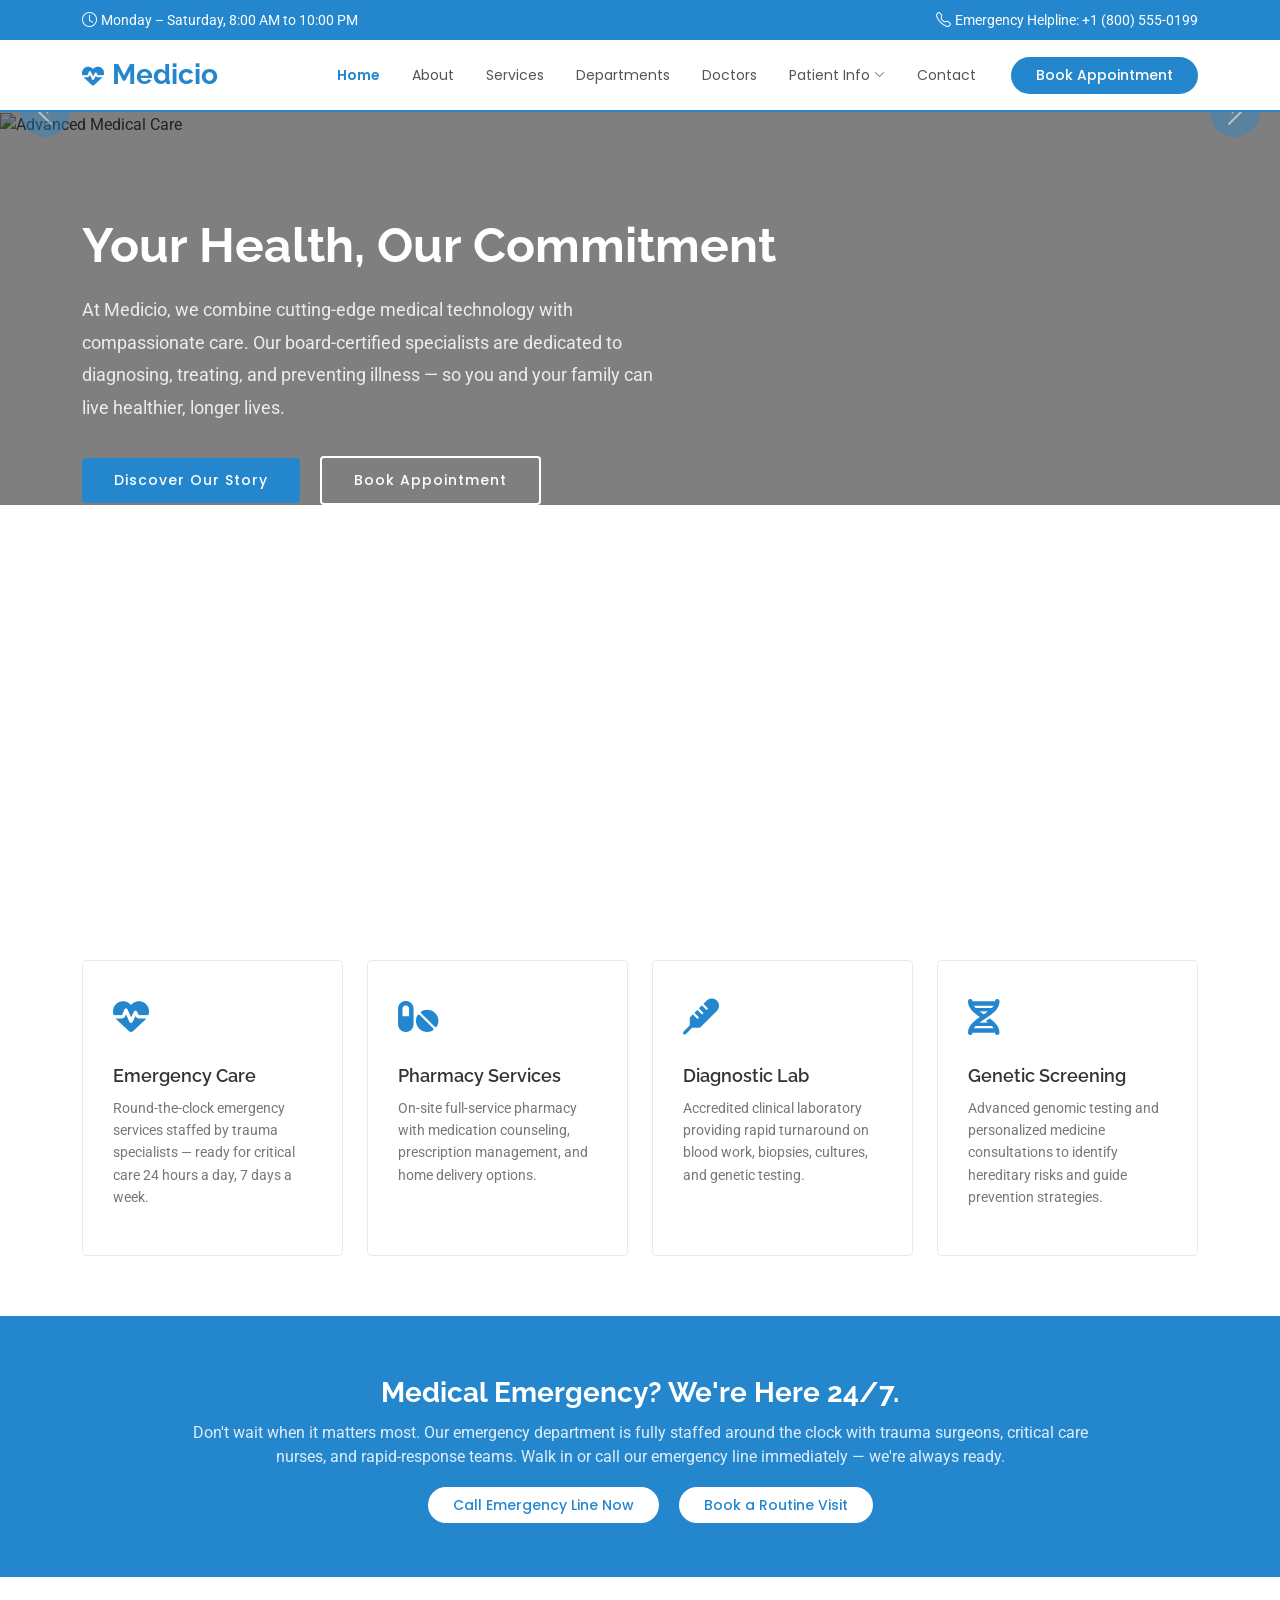
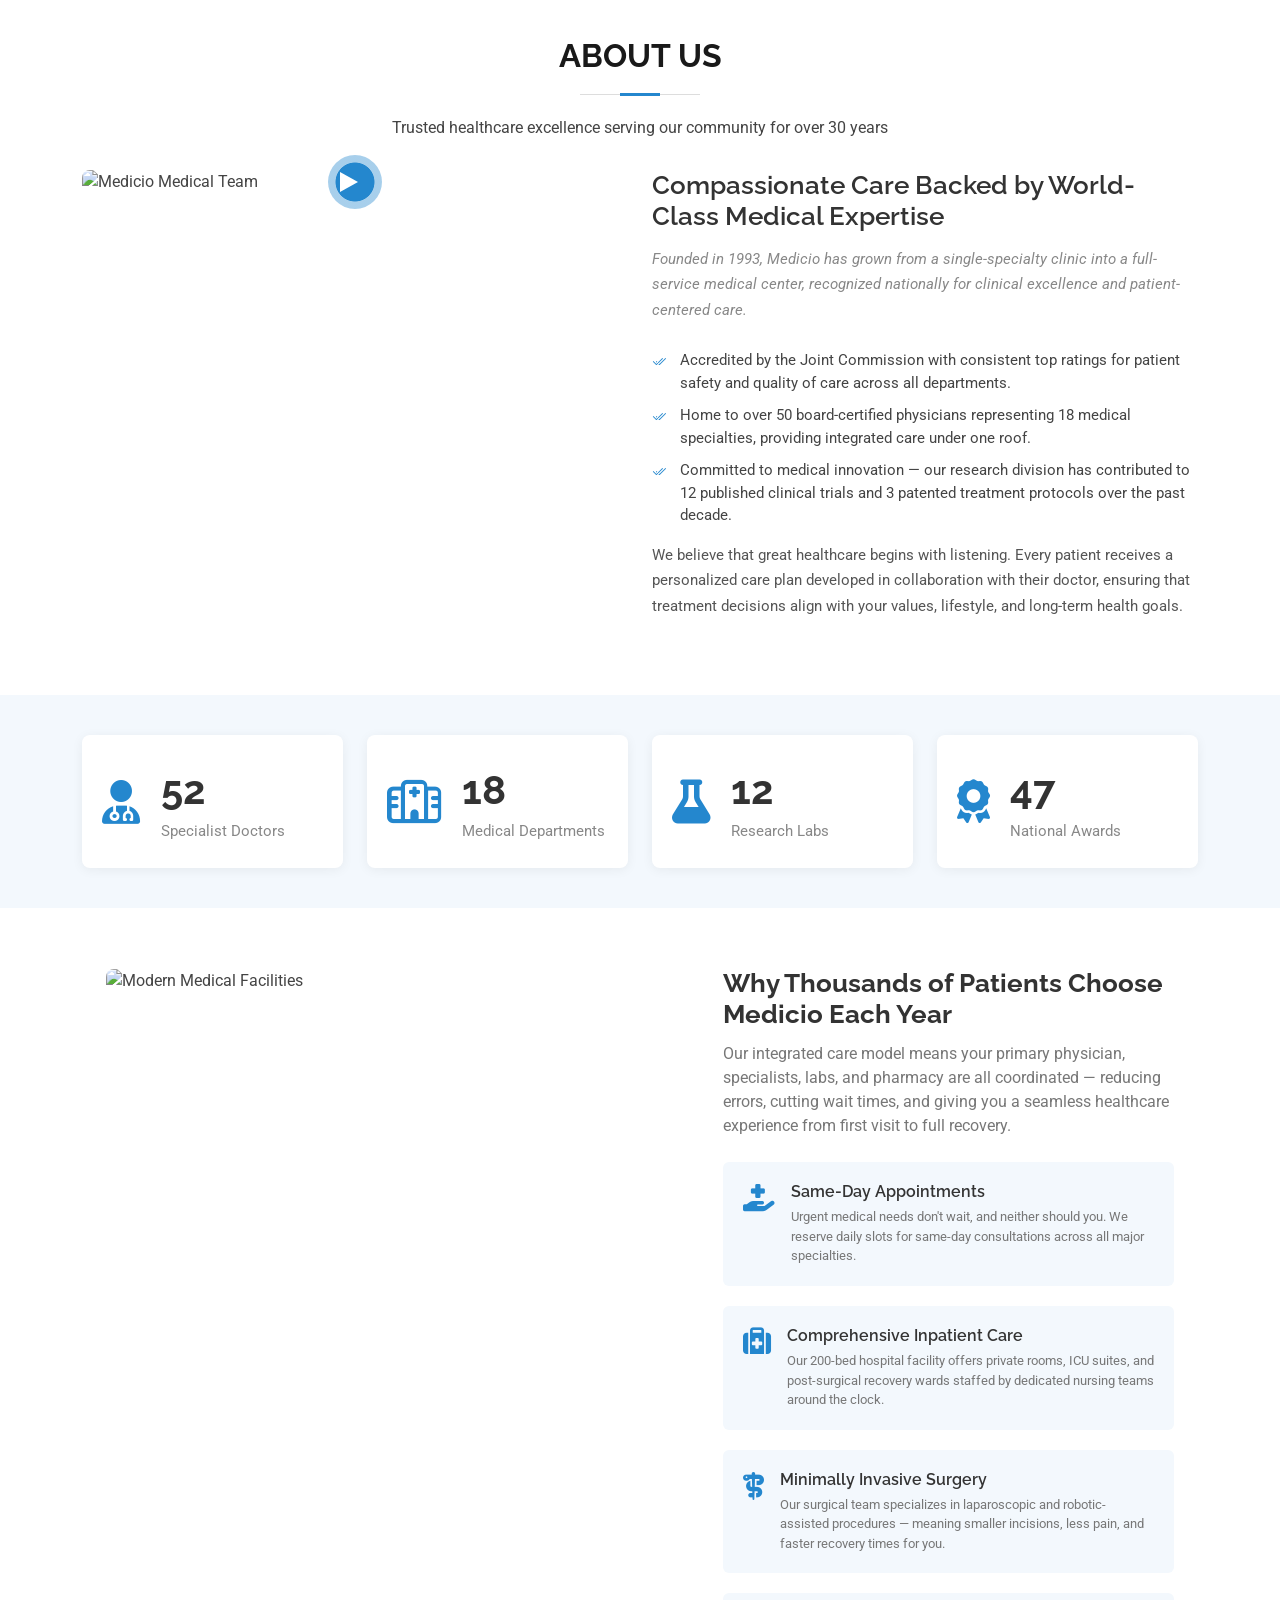
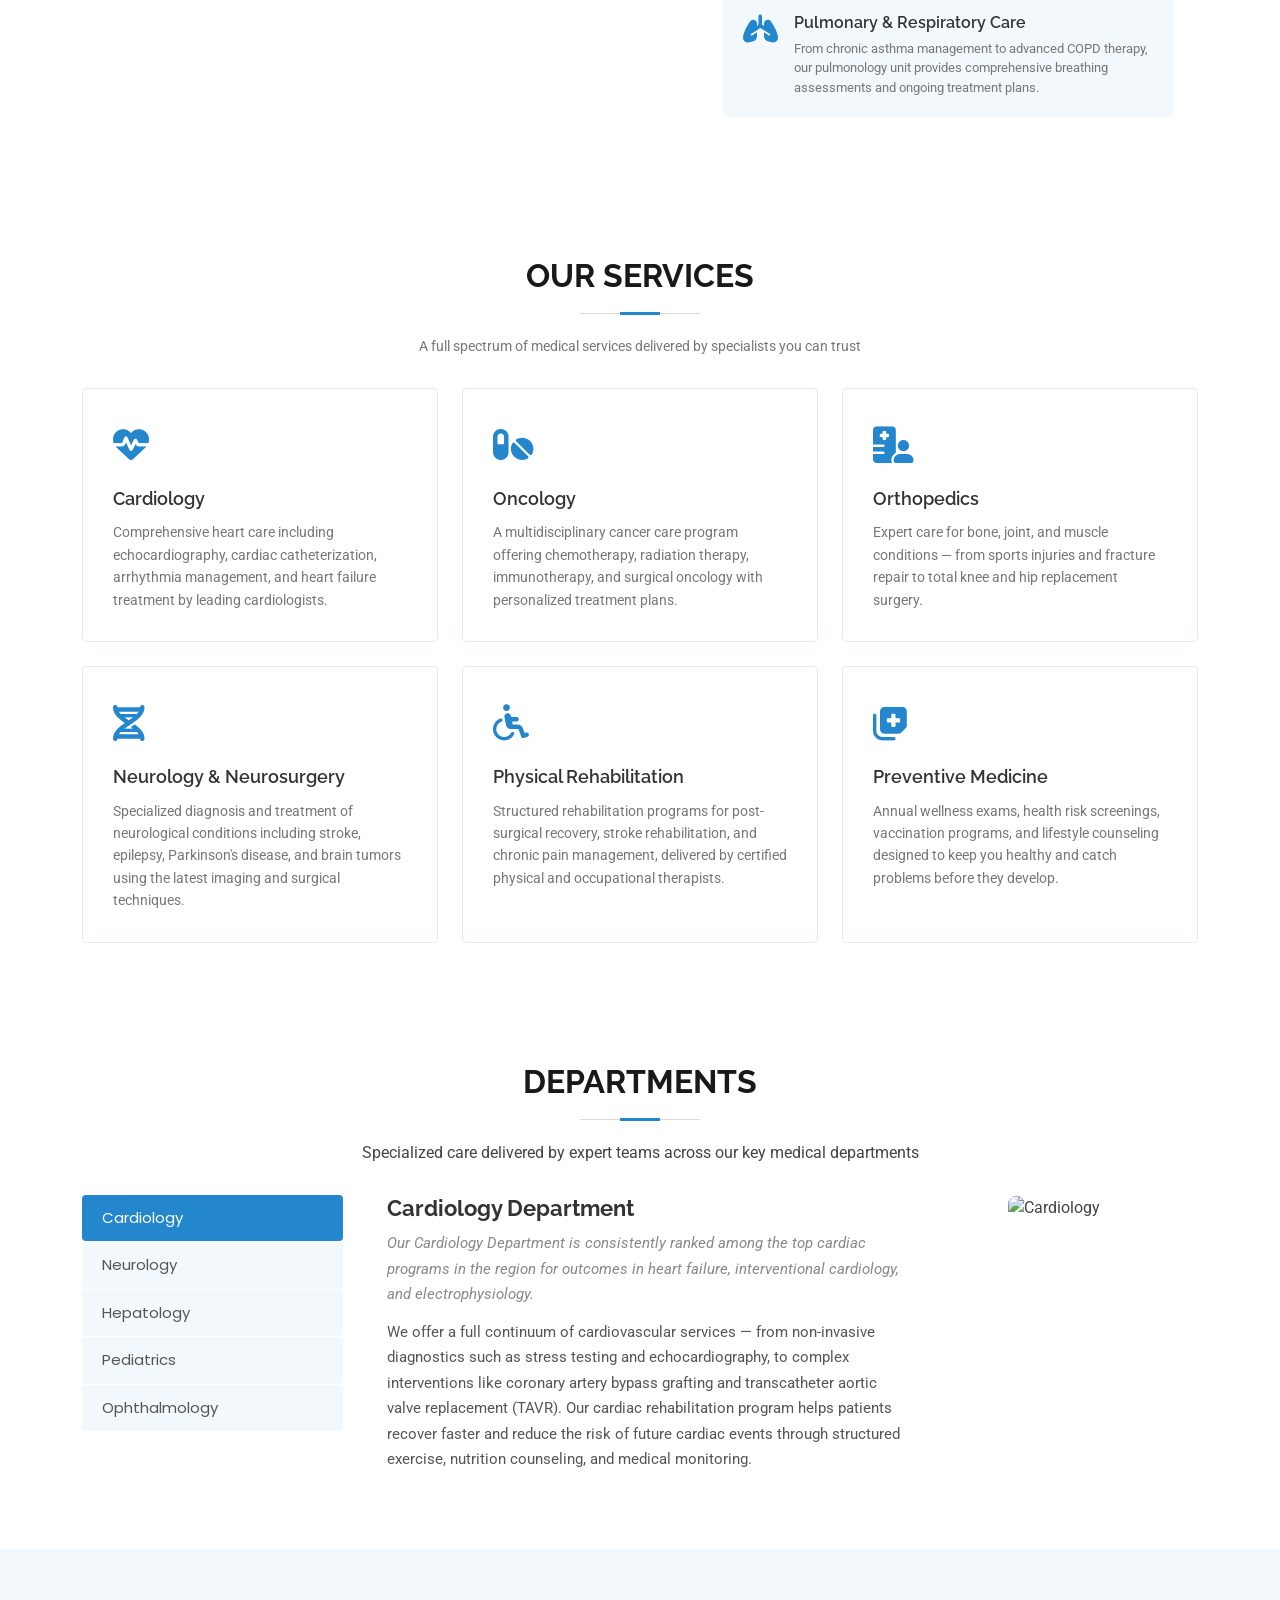
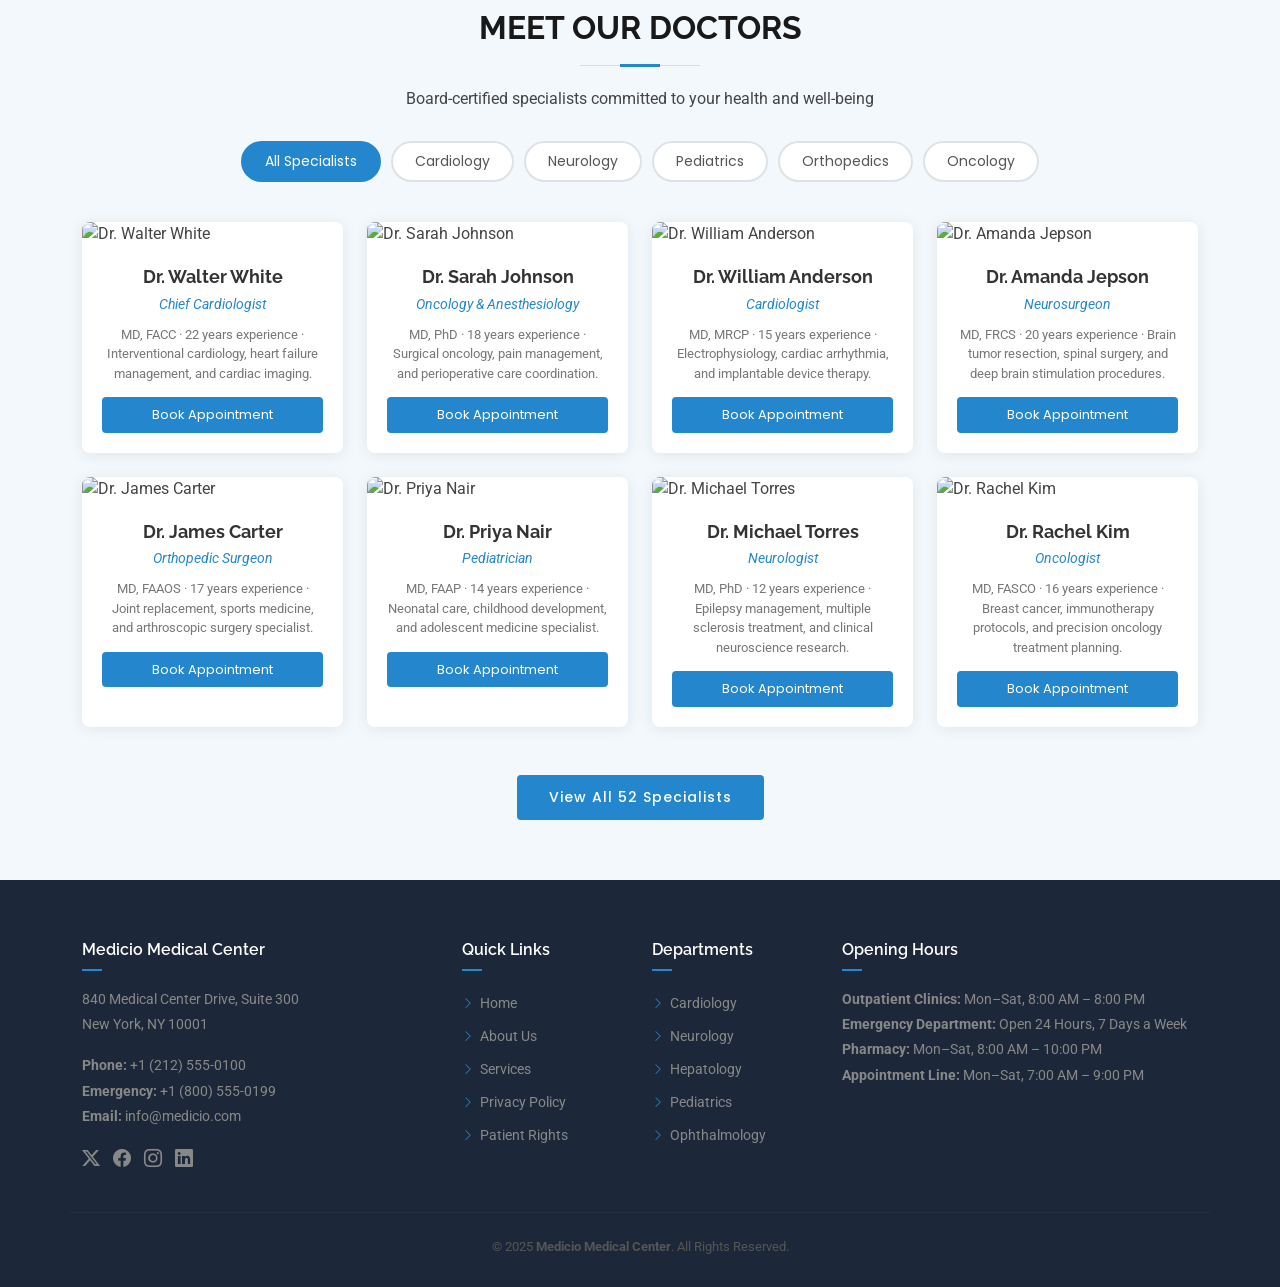
==== index .html @ 5a31c4e4 "Add files via upload" ====
<!DOCTYPE html>
<html lang="en">
<head>
  <meta charset="utf-8">
  <meta content="width=device-width, initial-scale=1.0" name="viewport">
  <title>Medicio - Advanced Healthcare & Medical Services</title>
  <meta name="description" content="Medicio provides world-class healthcare with expert doctors across Cardiology, Neurology, Pediatrics, and more. Book your appointment today.">

  <!-- Fonts -->
  <link href="https://fonts.googleapis.com/css2?family=Roboto:wght@300;400;500;700&family=Poppins:wght@300;400;500;600;700&family=Raleway:wght@400;500;600;700;800&display=swap" rel="stylesheet">

  <!-- Vendor CSS -->
  <link href="https://cdn.jsdelivr.net/npm/bootstrap@5.3.3/dist/css/bootstrap.min.css" rel="stylesheet">
  <link href="https://cdn.jsdelivr.net/npm/bootstrap-icons@1.11.3/font/bootstrap-icons.css" rel="stylesheet">
  <link href="https://cdn.jsdelivr.net/npm/aos@2.3.4/dist/aos.css" rel="stylesheet">
  <link href="https://cdn.jsdelivr.net/npm/swiper@11/swiper-bundle.min.css" rel="stylesheet">
  <link href="https://cdnjs.cloudflare.com/ajax/libs/glightbox/3.3.0/css/glightbox.min.css" rel="stylesheet">
  <link href="https://cdnjs.cloudflare.com/ajax/libs/font-awesome/6.5.0/css/all.min.css" rel="stylesheet">

  <!-- Main CSS -->
  <link href="style.css" rel="stylesheet">
</head>
<body class="index-page">

<!-- ===== HEADER ===== -->
<header id="header" class="header sticky-top">
  <div class="topbar d-flex align-items-center">
    <div class="container d-flex justify-content-center justify-content-md-between">
      <div class="d-none d-md-flex align-items-center">
        <i class="bi bi-clock me-1"></i> Monday – Saturday, 8:00 AM to 10:00 PM
      </div>
      <div class="d-flex align-items-center">
        <i class="bi bi-telephone me-1"></i> Emergency Helpline: +1 (800) 555-0199
      </div>
    </div>
  </div>

  <div class="branding d-flex align-items-center">
    <div class="container position-relative d-flex align-items-center justify-content-end">
      <a href="index.html" class="logo d-flex align-items-center me-auto">
        <h1 class="sitename" style="font-size:28px;font-weight:700;color:#2487ce;font-family:'Raleway',sans-serif;margin:0;">
          <i class="fas fa-heartbeat me-2" style="font-size:22px;"></i>Medicio
        </h1>
      </a>

      <nav id="navmenu" class="navmenu">
        <ul>
          <li><a href="#hero" class="active">Home</a></li>
          <li><a href="#about">About</a></li>
          <li><a href="#services">Services</a></li>
          <li><a href="#tabs">Departments</a></li>
          <li><a href="#doctors">Doctors</a></li>
          <li class="dropdown">
            <a href="#"><span>Patient Info</span> <i class="bi bi-chevron-down toggle-dropdown"></i></a>
            <ul>
              <li><a href="#">Insurance & Billing</a></li>
              <li class="dropdown">
                <a href="#"><span>Resources</span> <i class="bi bi-chevron-down toggle-dropdown"></i></a>
                <ul>
                  <li><a href="#">Patient Portal</a></li>
                  <li><a href="#">Medical Records</a></li>
                  <li><a href="#">Lab Results</a></li>
                  <li><a href="#">Prescription Refills</a></li>
                  <li><a href="#">Health Library</a></li>
                </ul>
              </li>
              <li><a href="#">Visiting Hours</a></li>
              <li><a href="#">Parking & Directions</a></li>
              <li><a href="#">FAQs</a></li>
            </ul>
          </li>
          <li><a href="#contact">Contact</a></li>
        </ul>
        <i class="mobile-nav-toggle d-xl-none bi bi-list"></i>
      </nav>

      <a class="cta-btn" href="#appointment">Book Appointment</a>
    </div>
  </div>
</header>

<main class="main">

  <!-- ===== HERO ===== -->
  <section id="hero" class="hero section">
    <div id="hero-carousel" class="carousel slide carousel-fade" data-bs-ride="carousel" data-bs-interval="5500">

      <div class="carousel-item active">
        <img src="https://images.unsplash.com/photo-1587351021759-3e566b6af7cc?w=1600&q=80&auto=format&fit=crop" alt="Advanced Medical Care">
        <div class="container">
          <h2>Your Health, Our Commitment</h2>
          <p>At Medicio, we combine cutting-edge medical technology with compassionate care. Our board-certified specialists are dedicated to diagnosing, treating, and preventing illness — so you and your family can live healthier, longer lives.</p>
          <a href="#about" class="btn-get-started">Discover Our Story</a>
          <a href="#appointment" class="btn-get-started ms-3" style="background:transparent;border:2px solid #fff;">Book Appointment</a>
        </div>
      </div>

      <div class="carousel-item">
        <img src="https://images.unsplash.com/photo-1551076805-e1869033e561?w=1600&q=80&auto=format&fit=crop" alt="Expert Specialist Team">
        <div class="container">
          <h2>Expert Specialists, Exceptional Results</h2>
          <p>From cardiology to neurosurgery, our multidisciplinary team of over 50 specialists brings decades of experience to every patient interaction. We use evidence-based protocols to deliver the highest standard of medical care available.</p>
          <a href="#doctors" class="btn-get-started">Meet Our Doctors</a>
        </div>
      </div>

      <div class="carousel-item">
        <img src="https://images.unsplash.com/photo-1519494026892-80bbd2d6fd0d?w=1600&q=80&auto=format&fit=crop" alt="State-of-the-Art Facilities">
        <div class="container">
          <h2>State-of-the-Art Medical Facilities</h2>
          <p>Our hospital features the latest diagnostic imaging, robotic-assisted surgery suites, and a fully equipped intensive care unit — all designed to give you the best possible outcome from the moment you arrive through your full recovery.</p>
          <a href="#services" class="btn-get-started">Explore Our Services</a>
        </div>
      </div>

      <a class="carousel-control-prev" href="#hero-carousel" role="button" data-bs-slide="prev">
        <span class="carousel-control-prev-icon bi bi-chevron-left" aria-hidden="true"></span>
      </a>
      <a class="carousel-control-next" href="#hero-carousel" role="button" data-bs-slide="next">
        <span class="carousel-control-next-icon bi bi-chevron-right" aria-hidden="true"></span>
      </a>
      <ol class="carousel-indicators"></ol>
    </div>
  </section>

  <!-- ===== FEATURED SERVICES ===== -->
  <section id="featured-services" class="featured-services section">
    <div class="container">
      <div class="row gy-4">

        <div class="col-xl-3 col-md-6 d-flex" data-aos="fade-up" data-aos-delay="100">
          <div class="service-item position-relative">
            <div class="icon"><i class="fas fa-heartbeat icon"></i></div>
            <h4><a href="#services" class="stretched-link">Emergency Care</a></h4>
            <p>Round-the-clock emergency services staffed by trauma specialists — ready for critical care 24 hours a day, 7 days a week.</p>
          </div>
        </div>

        <div class="col-xl-3 col-md-6 d-flex" data-aos="fade-up" data-aos-delay="200">
          <div class="service-item position-relative">
            <div class="icon"><i class="fas fa-pills icon"></i></div>
            <h4><a href="#services" class="stretched-link">Pharmacy Services</a></h4>
            <p>On-site full-service pharmacy with medication counseling, prescription management, and home delivery options.</p>
          </div>
        </div>

        <div class="col-xl-3 col-md-6 d-flex" data-aos="fade-up" data-aos-delay="300">
          <div class="service-item position-relative">
            <div class="icon"><i class="fas fa-thermometer icon"></i></div>
            <h4><a href="#services" class="stretched-link">Diagnostic Lab</a></h4>
            <p>Accredited clinical laboratory providing rapid turnaround on blood work, biopsies, cultures, and genetic testing.</p>
          </div>
        </div>

        <div class="col-xl-3 col-md-6 d-flex" data-aos="fade-up" data-aos-delay="400">
          <div class="service-item position-relative">
            <div class="icon"><i class="fas fa-dna icon"></i></div>
            <h4><a href="#services" class="stretched-link">Genetic Screening</a></h4>
            <p>Advanced genomic testing and personalized medicine consultations to identify hereditary risks and guide prevention strategies.</p>
          </div>
        </div>

      </div>
    </div>
  </section>

  <!-- ===== CALL TO ACTION ===== -->
  <section id="call-to-action" class="call-to-action section accent-background">
    <div class="container">
      <div class="row justify-content-center" data-aos="zoom-in" data-aos-delay="100">
        <div class="col-xl-10">
          <div class="text-center">
            <h3>Medical Emergency? We're Here 24/7.</h3>
            <p>Don't wait when it matters most. Our emergency department is fully staffed around the clock with trauma surgeons, critical care nurses, and rapid-response teams. Walk in or call our emergency line immediately — we're always ready.</p>
            <a class="cta-btn" href="tel:+18005550199">Call Emergency Line Now</a>
            <a class="cta-btn ms-3" href="#appointment" style="background:#fff;color:#2487ce;">Book a Routine Visit</a>
          </div>
        </div>
      </div>
    </div>
  </section>

  <!-- ===== ABOUT ===== -->
  <section id="about" class="about section">
    <div class="container section-title" data-aos="fade-up">
      <h2>About Us</h2>
      <p>Trusted healthcare excellence serving our community for over 30 years</p>
    </div>

    <div class="container">
      <div class="row gy-4">
        <div class="col-lg-6 position-relative align-self-start" data-aos="fade-up" data-aos-delay="100">
          <img src="https://images.unsplash.com/photo-1612349317150-e413f6a5b16d?w=800&q=80&auto=format&fit=crop" class="img-fluid" alt="Medicio Medical Team" style="border-radius:8px;width:100%;">
          <a href="https://www.youtube.com/watch?v=Y7f98aduVJ8" class="glightbox pulsating-play-btn"></a>
        </div>
        <div class="col-lg-6 content" data-aos="fade-up" data-aos-delay="200">
          <h3>Compassionate Care Backed by World-Class Medical Expertise</h3>
          <p class="fst-italic">Founded in 1993, Medicio has grown from a single-specialty clinic into a full-service medical center, recognized nationally for clinical excellence and patient-centered care.</p>
          <ul>
            <li><i class="bi bi-check2-all"></i> <span>Accredited by the Joint Commission with consistent top ratings for patient safety and quality of care across all departments.</span></li>
            <li><i class="bi bi-check2-all"></i> <span>Home to over 50 board-certified physicians representing 18 medical specialties, providing integrated care under one roof.</span></li>
            <li><i class="bi bi-check2-all"></i> <span>Committed to medical innovation — our research division has contributed to 12 published clinical trials and 3 patented treatment protocols over the past decade.</span></li>
          </ul>
          <p>We believe that great healthcare begins with listening. Every patient receives a personalized care plan developed in collaboration with their doctor, ensuring that treatment decisions align with your values, lifestyle, and long-term health goals.</p>
        </div>
      </div>
    </div>
  </section>

  <!-- ===== STATS ===== -->
  <section id="stats" class="stats section">
    <div class="container" data-aos="fade-up" data-aos-delay="100">
      <div class="row gy-4">

        <div class="col-lg-3 col-md-6">
          <div class="stats-item d-flex align-items-center w-100 h-100">
            <i class="fas fa-user-md flex-shrink-0"></i>
            <div>
              <span data-purecounter-start="0" data-purecounter-end="52" data-purecounter-duration="1" class="purecounter">52</span>
              <p>Specialist Doctors</p>
            </div>
          </div>
        </div>

        <div class="col-lg-3 col-md-6">
          <div class="stats-item d-flex align-items-center w-100 h-100">
            <i class="far fa-hospital flex-shrink-0"></i>
            <div>
              <span data-purecounter-start="0" data-purecounter-end="18" data-purecounter-duration="1" class="purecounter">18</span>
              <p>Medical Departments</p>
            </div>
          </div>
        </div>

        <div class="col-lg-3 col-md-6">
          <div class="stats-item d-flex align-items-center w-100 h-100">
            <i class="fas fa-flask flex-shrink-0"></i>
            <div>
              <span data-purecounter-start="0" data-purecounter-end="12" data-purecounter-duration="1" class="purecounter">12</span>
              <p>Research Labs</p>
            </div>
          </div>
        </div>

        <div class="col-lg-3 col-md-6">
          <div class="stats-item d-flex align-items-center w-100 h-100">
            <i class="fas fa-award flex-shrink-0"></i>
            <div>
              <span data-purecounter-start="0" data-purecounter-end="47" data-purecounter-duration="1" class="purecounter">47</span>
              <p>National Awards</p>
            </div>
          </div>
        </div>

      </div>
    </div>
  </section>

  <!-- ===== FEATURES ===== -->
  <section id="features" class="features section">
    <div class="container">
      <div class="row justify-content-around gy-4">
        <div class="features-image col-lg-6" data-aos="fade-up" data-aos-delay="100">
          <img src="https://images.unsplash.com/photo-1516549655169-df83a0774514?w=800&q=80&auto=format&fit=crop" alt="Modern Medical Facilities" style="border-radius:8px;width:100%;max-height:500px;object-fit:cover;">
        </div>
        <div class="col-lg-5 d-flex flex-column justify-content-center" data-aos="fade-up" data-aos-delay="200">
          <h3>Why Thousands of Patients Choose Medicio Each Year</h3>
          <p>Our integrated care model means your primary physician, specialists, labs, and pharmacy are all coordinated — reducing errors, cutting wait times, and giving you a seamless healthcare experience from first visit to full recovery.</p>

          <div class="icon-box d-flex position-relative" data-aos="fade-up" data-aos-delay="300">
            <i class="fa-solid fa-hand-holding-medical flex-shrink-0"></i>
            <div>
              <h4><a href="#appointment" class="stretched-link">Same-Day Appointments</a></h4>
              <p>Urgent medical needs don't wait, and neither should you. We reserve daily slots for same-day consultations across all major specialties.</p>
            </div>
          </div>

          <div class="icon-box d-flex position-relative" data-aos="fade-up" data-aos-delay="400">
            <i class="fa-solid fa-suitcase-medical flex-shrink-0"></i>
            <div>
              <h4><a href="#services" class="stretched-link">Comprehensive Inpatient Care</a></h4>
              <p>Our 200-bed hospital facility offers private rooms, ICU suites, and post-surgical recovery wards staffed by dedicated nursing teams around the clock.</p>
            </div>
          </div>

          <div class="icon-box d-flex position-relative" data-aos="fade-up" data-aos-delay="500">
            <i class="fa-solid fa-staff-snake flex-shrink-0"></i>
            <div>
              <h4><a href="#services" class="stretched-link">Minimally Invasive Surgery</a></h4>
              <p>Our surgical team specializes in laparoscopic and robotic-assisted procedures — meaning smaller incisions, less pain, and faster recovery times for you.</p>
            </div>
          </div>

          <div class="icon-box d-flex position-relative" data-aos="fade-up" data-aos-delay="600">
            <i class="fa-solid fa-lungs flex-shrink-0"></i>
            <div>
              <h4><a href="#services" class="stretched-link">Pulmonary & Respiratory Care</a></h4>
              <p>From chronic asthma management to advanced COPD therapy, our pulmonology unit provides comprehensive breathing assessments and ongoing treatment plans.</p>
            </div>
          </div>

        </div>
      </div>
    </div>
  </section>

  <!-- ===== SERVICES ===== -->
  <section id="services" class="services section">
    <div class="container section-title" data-aos="fade-up">
      <h2>Our Services</h2>
      <p>A full spectrum of medical services delivered by specialists you can trust</p>
    </div>

    <div class="container">
      <div class="row gy-4">

        <div class="col-lg-4 col-md-6" data-aos="fade-up" data-aos-delay="100">
          <div class="service-item position-relative">
            <div class="icon"><i class="fas fa-heartbeat"></i></div>
            <a href="#" class="stretched-link"><h3>Cardiology</h3></a>
            <p>Comprehensive heart care including echocardiography, cardiac catheterization, arrhythmia management, and heart failure treatment by leading cardiologists.</p>
          </div>
        </div>

        <div class="col-lg-4 col-md-6" data-aos="fade-up" data-aos-delay="200">
          <div class="service-item position-relative">
            <div class="icon"><i class="fas fa-pills"></i></div>
            <a href="#" class="stretched-link"><h3>Oncology</h3></a>
            <p>A multidisciplinary cancer care program offering chemotherapy, radiation therapy, immunotherapy, and surgical oncology with personalized treatment plans.</p>
          </div>
        </div>

        <div class="col-lg-4 col-md-6" data-aos="fade-up" data-aos-delay="300">
          <div class="service-item position-relative">
            <div class="icon"><i class="fas fa-hospital-user"></i></div>
            <a href="#" class="stretched-link"><h3>Orthopedics</h3></a>
            <p>Expert care for bone, joint, and muscle conditions — from sports injuries and fracture repair to total knee and hip replacement surgery.</p>
          </div>
        </div>

        <div class="col-lg-4 col-md-6" data-aos="fade-up" data-aos-delay="400">
          <div class="service-item position-relative">
            <div class="icon"><i class="fas fa-dna"></i></div>
            <a href="#" class="stretched-link"><h3>Neurology & Neurosurgery</h3></a>
            <p>Specialized diagnosis and treatment of neurological conditions including stroke, epilepsy, Parkinson's disease, and brain tumors using the latest imaging and surgical techniques.</p>
          </div>
        </div>

        <div class="col-lg-4 col-md-6" data-aos="fade-up" data-aos-delay="500">
          <div class="service-item position-relative">
            <div class="icon"><i class="fas fa-wheelchair"></i></div>
            <a href="#" class="stretched-link"><h3>Physical Rehabilitation</h3></a>
            <p>Structured rehabilitation programs for post-surgical recovery, stroke rehabilitation, and chronic pain management, delivered by certified physical and occupational therapists.</p>
          </div>
        </div>

        <div class="col-lg-4 col-md-6" data-aos="fade-up" data-aos-delay="600">
          <div class="service-item position-relative">
            <div class="icon"><i class="fas fa-notes-medical"></i></div>
            <a href="#" class="stretched-link"><h3>Preventive Medicine</h3></a>
            <p>Annual wellness exams, health risk screenings, vaccination programs, and lifestyle counseling designed to keep you healthy and catch problems before they develop.</p>
          </div>
        </div>

      </div>
    </div>
  </section>

  <!-- ===== APPOINTMENT ===== -->
  <!-- <section id="appointment" class="appointment section light-background">
    <div class="container section-title" data-aos="fade-up">
      <h2>Book an Appointment</h2>
      <p>Schedule a visit with one of our specialists — we'll confirm your appointment within 2 hours</p>
    </div>

    <div class="container" data-aos="fade-up" data-aos-delay="100">
      <form id="appointmentForm" role="form" class="php-email-form">
        <div class="row">
          <div class="col-md-4 form-group">
            <input type="text" name="name" class="form-control" placeholder="Full Name" required>
          </div>
          <div class="col-md-4 form-group mt-3 mt-md-0">
            <input type="email" class="form-control" name="email" placeholder="Email Address" required>
          </div>
          <div class="col-md-4 form-group mt-3 mt-md-0">
            <input type="tel" class="form-control" name="phone" placeholder="Phone Number" required>
          </div>
        </div>
        <div class="row mt-3">
          <div class="col-md-4 form-group">
            <input type="datetime-local" name="date" class="form-control" required>
          </div>
          <div class="col-md-4 form-group mt-3 mt-md-0">
            <select name="department" class="form-select" required>
              <option value="">Select Department</option>
              <option>Cardiology</option>
              <option>Neurology & Neurosurgery</option>
              <option>Hepatology & Gastroenterology</option>
              <option>Pediatrics</option>
              <option>Ophthalmology</option>
              <option>Orthopedics</option>
              <option>Oncology</option>
              <option>Physical Rehabilitation</option>
            </select>
          </div>
          <div class="col-md-4 form-group mt-3 mt-md-0">
            <select name="doctor" class="form-select">
              <option value="">Select Doctor (Optional)</option>
              <option>Dr. Walter White – Cardiology</option>
              <option>Dr. Sarah Johnson – Anesthesiology</option>
              <option>Dr. William Anderson – Cardiology</option>
              <option>Dr. Amanda Jepson – Neurosurgery</option>
              <option>Dr. James Carter – Orthopedics</option>
              <option>Dr. Priya Nair – Pediatrics</option>
            </select>
          </div>
        </div>
        <div class="form-group mt-3">
          <textarea class="form-control" name="message" rows="5" placeholder="Briefly describe your symptoms or reason for visit (optional)"></textarea>
        </div>
        <div class="mt-3 text-center">
          <div class="sent-message" style="display:none;color:#2487ce;font-weight:500;margin-bottom:10px;">Your appointment request has been received. Our team will contact you within 2 hours to confirm. Thank you!</div>
          <button type="submit">Confirm Appointment</button>
        </div>
      </form>
    </div>
  </section> -->

  <!-- ===== DEPARTMENTS (TABS) ===== -->
  <section id="tabs" class="tabs section">
    <div class="container section-title" data-aos="fade-up">
      <h2>Departments</h2>
      <p>Specialized care delivered by expert teams across our key medical departments</p>
    </div>

    <div class="container" data-aos="fade-up" data-aos-delay="100">
      <div class="row">
        <div class="col-lg-3">
          <ul class="nav nav-tabs flex-column">
            <li class="nav-item"><a class="nav-link active show" data-bs-toggle="tab" href="#tabs-tab-1">Cardiology</a></li>
            <li class="nav-item"><a class="nav-link" data-bs-toggle="tab" href="#tabs-tab-2">Neurology</a></li>
            <li class="nav-item"><a class="nav-link" data-bs-toggle="tab" href="#tabs-tab-3">Hepatology</a></li>
            <li class="nav-item"><a class="nav-link" data-bs-toggle="tab" href="#tabs-tab-4">Pediatrics</a></li>
            <li class="nav-item"><a class="nav-link" data-bs-toggle="tab" href="#tabs-tab-5">Ophthalmology</a></li>
          </ul>
        </div>
        <div class="col-lg-9 mt-4 mt-lg-0">
          <div class="tab-content">

            <div class="tab-pane active show" id="tabs-tab-1">
              <div class="row">
                <div class="col-lg-8 details order-2 order-lg-1">
                  <h3>Cardiology Department</h3>
                  <p class="fst-italic">Our Cardiology Department is consistently ranked among the top cardiac programs in the region for outcomes in heart failure, interventional cardiology, and electrophysiology.</p>
                  <p>We offer a full continuum of cardiovascular services — from non-invasive diagnostics such as stress testing and echocardiography, to complex interventions like coronary artery bypass grafting and transcatheter aortic valve replacement (TAVR). Our cardiac rehabilitation program helps patients recover faster and reduce the risk of future cardiac events through structured exercise, nutrition counseling, and medical monitoring.</p>
                </div>
                <div class="col-lg-4 text-center order-1 order-lg-2">
                  <img src="https://images.unsplash.com/photo-1628348068343-c6a848d2b6dd?w=400&q=80&auto=format&fit=crop" alt="Cardiology" class="img-fluid" style="border-radius:8px;">
                </div>
              </div>
            </div>

            <div class="tab-pane" id="tabs-tab-2">
              <div class="row">
                <div class="col-lg-8 details order-2 order-lg-1">
                  <h3>Neurology Department</h3>
                  <p class="fst-italic">Our neurology team specializes in the diagnosis and management of disorders affecting the brain, spinal cord, and peripheral nervous system.</p>
                  <p>Conditions treated include stroke, multiple sclerosis, epilepsy, Parkinson's disease, dementia, and neuropathies. We operate a 24/7 stroke response protocol with a dedicated stroke unit, ensuring rapid intervention to minimize neurological damage. Our neurosurgery division handles brain tumors, spinal disc herniation, and deep brain stimulation procedures using state-of-the-art intraoperative imaging and neuronavigation systems.</p>
                </div>
                <div class="col-lg-4 text-center order-1 order-lg-2">
                  <img src="https://images.unsplash.com/photo-1559757148-5c350d0d3c56?w=400&q=80&auto=format&fit=crop" alt="Neurology" class="img-fluid" style="border-radius:8px;">
                </div>
              </div>
            </div>

            <div class="tab-pane" id="tabs-tab-3">
              <div class="row">
                <div class="col-lg-8 details order-2 order-lg-1">
                  <h3>Hepatology & Gastroenterology</h3>
                  <p class="fst-italic">Our hepatology and gastroenterology unit provides expert care for liver disease, digestive disorders, and gastrointestinal cancers.</p>
                  <p>Services include advanced endoscopy, colonoscopy, liver biopsy, ERCP, and management of conditions such as cirrhosis, hepatitis B and C, inflammatory bowel disease, and pancreatic disorders. Our liver transplant coordination team works closely with regional transplant centers to evaluate and manage patients awaiting or recovering from liver transplantation, providing continuous specialist support throughout the process.</p>
                </div>
                <div class="col-lg-4 text-center order-1 order-lg-2">
                  <img src="https://images.unsplash.com/photo-1576091160550-2173dba999ef?w=400&q=80&auto=format&fit=crop" alt="Hepatology" class="img-fluid" style="border-radius:8px;">
                </div>
              </div>
            </div>

            <div class="tab-pane" id="tabs-tab-4">
              <div class="row">
                <div class="col-lg-8 details order-2 order-lg-1">
                  <h3>Pediatrics Department</h3>
                  <p class="fst-italic">Our child-friendly Pediatrics Department provides compassionate, family-centered care for infants, children, and adolescents from birth through age 18.</p>
                  <p>Our team of board-certified pediatricians and pediatric subspecialists covers general pediatric medicine, neonatology, pediatric cardiology, developmental pediatrics, and adolescent medicine. The department features a dedicated pediatric ward designed to be welcoming and non-intimidating for young patients, with play areas, colorful decor, and family accommodations — because we know a calm child heals faster.</p>
                </div>
                <div class="col-lg-4 text-center order-1 order-lg-2">
                  <img src="https://images.unsplash.com/photo-1576765608535-5f04d1e3f289?w=400&q=80&auto=format&fit=crop" alt="Pediatrics" class="img-fluid" style="border-radius:8px;">
                </div>
              </div>
            </div>

            <div class="tab-pane" id="tabs-tab-5">
              <div class="row">
                <div class="col-lg-8 details order-2 order-lg-1">
                  <h3>Ophthalmology Department</h3>
                  <p class="fst-italic">Our ophthalmology team delivers comprehensive eye care — from routine vision testing to complex surgical interventions — using the most advanced ophthalmic technology available.</p>
                  <p>We offer cataract surgery, LASIK and LASEK refractive procedures, glaucoma management, retinal laser therapy, and treatment for conditions including macular degeneration, diabetic retinopathy, and corneal disease. Our optical center provides prescription lenses and contact fittings, and our low vision clinic supports patients with significant vision impairment through assistive devices and lifestyle adaptation programs.</p>
                </div>
                <div class="col-lg-4 text-center order-1 order-lg-2">
                  <img src="https://images.unsplash.com/photo-1518085250887-2f903c200fee?w=400&q=80&auto=format&fit=crop" alt="Ophthalmology" class="img-fluid" style="border-radius:8px;">
                </div>
              </div>
            </div>

          </div>
        </div>
      </div>
    </div>
  </section>

  <!-- ===== TESTIMONIALS ===== -->
  <!-- <section id="testimonials" class="testimonials section">
    <div class="container section-title" data-aos="fade-up">
      <h2>Patient Testimonials</h2>
      <p>Hear what our patients say about their experience at Medicio</p>
    </div>

    <div class="container" data-aos="fade-up" data-aos-delay="100">
      <div class="swiper init-swiper">
        <script type="application/json" class="swiper-config">
        {
          "loop": true,
          "speed": 600,
          "autoplay": { "delay": 5000 },
          "slidesPerView": "auto",
          "pagination": { "el": ".swiper-pagination", "type": "bullets", "clickable": true },
          "breakpoints": {
            "320": { "slidesPerView": 1, "spaceBetween": 40 },
            "1200": { "slidesPerView": 3, "spaceBetween": 20 }
          }
        }
        </script>
        <div class="swiper-wrapper">

          <div class="swiper-slide">
            <div class="testimonial-item">
              <p><i class="bi bi-quote quote-icon-left"></i><span>Dr. White and his cardiology team were absolutely exceptional. After my stent procedure, the care and follow-up I received was second to none. I felt informed and supported every step of the way.</span><i class="bi bi-quote quote-icon-right"></i></p>
              <img src="https://i.pravatar.cc/60?img=11" class="testimonial-img" alt="">
              <h3>Robert Daniels</h3>
              <h4>Cardiac Patient</h4>
            </div>
          </div>

          <div class="swiper-slide">
            <div class="testimonial-item">
              <p><i class="bi bi-quote quote-icon-left"></i><span>Bringing my daughter here for her pediatric check-ups has been a wonderful experience. The staff are warm, patient, and genuinely love what they do. She actually looks forward to her visits now!</span><i class="bi bi-quote quote-icon-right"></i></p>
              <img src="https://i.pravatar.cc/60?img=5" class="testimonial-img" alt="">
              <h3>Melissa Torres</h3>
              <h4>Parent of Patient</h4>
            </div>
          </div>

          <div class="swiper-slide">
            <div class="testimonial-item">
              <p><i class="bi bi-quote quote-icon-left"></i><span>I had my knee replacement done here and the orthopedic team was brilliant. The physiotherapy follow-up was structured and effective — I was walking without assistance in just 6 weeks.</span><i class="bi bi-quote quote-icon-right"></i></p>
              <img src="https://i.pravatar.cc/60?img=9" class="testimonial-img" alt="">
              <h3>David Kim</h3>
              <h4>Orthopedic Surgery Patient</h4>
            </div>
          </div>

          <div class="swiper-slide">
            <div class="testimonial-item">
              <p><i class="bi bi-quote quote-icon-left"></i><span>The neurology department here diagnosed my condition after months of uncertainty elsewhere. Dr. Jepson took time to truly understand my symptoms. I finally have answers and a clear treatment plan.</span><i class="bi bi-quote quote-icon-right"></i></p>
              <img src="https://i.pravatar.cc/60?img=15" class="testimonial-img" alt="">
              <h3>Angela Reeves</h3>
              <h4>Neurology Patient</h4>
            </div>
          </div>

          <div class="swiper-slide">
            <div class="testimonial-item">
              <p><i class="bi bi-quote quote-icon-left"></i><span>From check-in to discharge, every single staff member made me feel like a priority. The facility is spotless, modern, and the online appointment booking made everything so convenient.</span><i class="bi bi-quote quote-icon-right"></i></p>
              <img src="https://i.pravatar.cc/60?img=22" class="testimonial-img" alt="">
              <h3>Thomas Nguyen</h3>
              <h4>General Patient</h4>
            </div>
          </div>

        </div>
        <div class="swiper-pagination"></div>
      </div>
    </div>
  </section> -->

  <!-- ===== DOCTORS ===== -->
  <section id="doctors" class="doctors section light-background">
    <div class="container section-title" data-aos="fade-up">
      <h2>Meet Our Doctors</h2>
      <p>Board-certified specialists committed to your health and well-being</p>
    </div>

    <!-- Department Filter -->
    <div class="container mb-4" data-aos="fade-up" data-aos-delay="50">
      <div class="doctors-filter text-center">
        <button class="active" data-filter="all">All Specialists</button>
        <button data-filter="cardiology">Cardiology</button>
        <button data-filter="neurology">Neurology</button>
        <button data-filter="pediatrics">Pediatrics</button>
        <button data-filter="orthopedics">Orthopedics</button>
        <button data-filter="oncology">Oncology</button>
      </div>
    </div>

    <div class="container">
      <div class="row gy-4">

        <!-- Doctor 1 -->
        <div class="col-lg-3 col-md-6 d-flex align-items-stretch" data-aos="fade-up" data-aos-delay="100" data-dept="cardiology">
          <div class="team-member w-100">
            <div class="member-img">
              <img src="https://images.unsplash.com/photo-1537368910025-700350fe46c7?w=400&h=400&q=80&auto=format&fit=crop&crop=face" class="img-fluid" alt="Dr. Walter White">
              <div class="social">
                <a href="#" aria-label="Twitter"><i class="bi bi-twitter-x"></i></a>
                <a href="#" aria-label="Facebook"><i class="bi bi-facebook"></i></a>
                <a href="#" aria-label="Instagram"><i class="bi bi-instagram"></i></a>
                <a href="#" aria-label="LinkedIn"><i class="bi bi-linkedin"></i></a>
              </div>
            </div>
            <div class="member-info">
              <h4>Dr. Walter White</h4>
              <span>Chief Cardiologist</span>
              <p class="doctor-bio">MD, FACC · 22 years experience · Interventional cardiology, heart failure management, and cardiac imaging.</p>
              <a href="#appointment" class="doctor-book-btn">Book Appointment</a>
            </div>
          </div>
        </div>

        <!-- Doctor 2 -->
        <div class="col-lg-3 col-md-6 d-flex align-items-stretch" data-aos="fade-up" data-aos-delay="200" data-dept="oncology">
          <div class="team-member w-100">
            <div class="member-img">
              <img src="https://images.unsplash.com/photo-1559839734-2b71ea197ec2?w=400&h=400&q=80&auto=format&fit=crop&crop=face" class="img-fluid" alt="Dr. Sarah Johnson">
              <div class="social">
                <a href="#" aria-label="Twitter"><i class="bi bi-twitter-x"></i></a>
                <a href="#" aria-label="Facebook"><i class="bi bi-facebook"></i></a>
                <a href="#" aria-label="Instagram"><i class="bi bi-instagram"></i></a>
                <a href="#" aria-label="LinkedIn"><i class="bi bi-linkedin"></i></a>
              </div>
            </div>
            <div class="member-info">
              <h4>Dr. Sarah Johnson</h4>
              <span>Oncology & Anesthesiology</span>
              <p class="doctor-bio">MD, PhD · 18 years experience · Surgical oncology, pain management, and perioperative care coordination.</p>
              <a href="#appointment" class="doctor-book-btn">Book Appointment</a>
            </div>
          </div>
        </div>

        <!-- Doctor 3 -->
        <div class="col-lg-3 col-md-6 d-flex align-items-stretch" data-aos="fade-up" data-aos-delay="300" data-dept="cardiology">
          <div class="team-member w-100">
            <div class="member-img">
              <img src="https://images.unsplash.com/photo-1612349317150-e413f6a5b16d?w=400&h=400&q=80&auto=format&fit=crop&crop=face" class="img-fluid" alt="Dr. William Anderson">
              <div class="social">
                <a href="#" aria-label="Twitter"><i class="bi bi-twitter-x"></i></a>
                <a href="#" aria-label="Facebook"><i class="bi bi-facebook"></i></a>
                <a href="#" aria-label="Instagram"><i class="bi bi-instagram"></i></a>
                <a href="#" aria-label="LinkedIn"><i class="bi bi-linkedin"></i></a>
              </div>
            </div>
            <div class="member-info">
              <h4>Dr. William Anderson</h4>
              <span>Cardiologist</span>
              <p class="doctor-bio">MD, MRCP · 15 years experience · Electrophysiology, cardiac arrhythmia, and implantable device therapy.</p>
              <a href="#appointment" class="doctor-book-btn">Book Appointment</a>
            </div>
          </div>
        </div>

        <!-- Doctor 4 -->
        <div class="col-lg-3 col-md-6 d-flex align-items-stretch" data-aos="fade-up" data-aos-delay="400" data-dept="neurology">
          <div class="team-member w-100">
            <div class="member-img">
              <img src="https://images.unsplash.com/photo-1594824476967-48c8b964273f?w=400&h=400&q=80&auto=format&fit=crop&crop=face" class="img-fluid" alt="Dr. Amanda Jepson">
              <div class="social">
                <a href="#" aria-label="Twitter"><i class="bi bi-twitter-x"></i></a>
                <a href="#" aria-label="Facebook"><i class="bi bi-facebook"></i></a>
                <a href="#" aria-label="Instagram"><i class="bi bi-instagram"></i></a>
                <a href="#" aria-label="LinkedIn"><i class="bi bi-linkedin"></i></a>
              </div>
            </div>
            <div class="member-info">
              <h4>Dr. Amanda Jepson</h4>
              <span>Neurosurgeon</span>
              <p class="doctor-bio">MD, FRCS · 20 years experience · Brain tumor resection, spinal surgery, and deep brain stimulation procedures.</p>
              <a href="#appointment" class="doctor-book-btn">Book Appointment</a>
            </div>
          </div>
        </div>

        <!-- Doctor 5 -->
        <div class="col-lg-3 col-md-6 d-flex align-items-stretch" data-aos="fade-up" data-aos-delay="100" data-dept="orthopedics">
          <div class="team-member w-100">
            <div class="member-img">
              <img src="https://images.unsplash.com/photo-1622253692010-333f2da6031d?w=400&h=400&q=80&auto=format&fit=crop&crop=face" class="img-fluid" alt="Dr. James Carter">
              <div class="social">
                <a href="#" aria-label="Twitter"><i class="bi bi-twitter-x"></i></a>
                <a href="#" aria-label="Facebook"><i class="bi bi-facebook"></i></a>
                <a href="#" aria-label="Instagram"><i class="bi bi-instagram"></i></a>
                <a href="#" aria-label="LinkedIn"><i class="bi bi-linkedin"></i></a>
              </div>
            </div>
            <div class="member-info">
              <h4>Dr. James Carter</h4>
              <span>Orthopedic Surgeon</span>
              <p class="doctor-bio">MD, FAAOS · 17 years experience · Joint replacement, sports medicine, and arthroscopic surgery specialist.</p>
              <a href="#appointment" class="doctor-book-btn">Book Appointment</a>
            </div>
          </div>
        </div>

        <!-- Doctor 6 -->
        <div class="col-lg-3 col-md-6 d-flex align-items-stretch" data-aos="fade-up" data-aos-delay="200" data-dept="pediatrics">
          <div class="team-member w-100">
            <div class="member-img">
              <img src="https://images.unsplash.com/photo-1651008376811-b90baee60c1f?w=400&h=400&q=80&auto=format&fit=crop&crop=face" class="img-fluid" alt="Dr. Priya Nair">
              <div class="social">
                <a href="#" aria-label="Twitter"><i class="bi bi-twitter-x"></i></a>
                <a href="#" aria-label="Facebook"><i class="bi bi-facebook"></i></a>
                <a href="#" aria-label="Instagram"><i class="bi bi-instagram"></i></a>
                <a href="#" aria-label="LinkedIn"><i class="bi bi-linkedin"></i></a>
              </div>
            </div>
            <div class="member-info">
              <h4>Dr. Priya Nair</h4>
              <span>Pediatrician</span>
              <p class="doctor-bio">MD, FAAP · 14 years experience · Neonatal care, childhood development, and adolescent medicine specialist.</p>
              <a href="#appointment" class="doctor-book-btn">Book Appointment</a>
            </div>
          </div>
        </div>

        <!-- Doctor 7 -->
        <div class="col-lg-3 col-md-6 d-flex align-items-stretch" data-aos="fade-up" data-aos-delay="300" data-dept="neurology">
          <div class="team-member w-100">
            <div class="member-img">
              <img src="https://images.unsplash.com/photo-1582750433449-648ed127bb54?w=400&h=400&q=80&auto=format&fit=crop&crop=face" class="img-fluid" alt="Dr. Michael Torres">
              <div class="social">
                <a href="#" aria-label="Twitter"><i class="bi bi-twitter-x"></i></a>
                <a href="#" aria-label="Facebook"><i class="bi bi-facebook"></i></a>
                <a href="#" aria-label="Instagram"><i class="bi bi-instagram"></i></a>
                <a href="#" aria-label="LinkedIn"><i class="bi bi-linkedin"></i></a>
              </div>
            </div>
            <div class="member-info">
              <h4>Dr. Michael Torres</h4>
              <span>Neurologist</span>
              <p class="doctor-bio">MD, PhD · 12 years experience · Epilepsy management, multiple sclerosis treatment, and clinical neuroscience research.</p>
              <a href="#appointment" class="doctor-book-btn">Book Appointment</a>
            </div>
          </div>
        </div>

        <!-- Doctor 8 -->
        <div class="col-lg-3 col-md-6 d-flex align-items-stretch" data-aos="fade-up" data-aos-delay="400" data-dept="oncology">
          <div class="team-member w-100">
            <div class="member-img">
              <img src="https://images.unsplash.com/photo-1559757175-5700dde675bc?w=400&h=400&q=80&auto=format&fit=crop&crop=face" class="img-fluid" alt="Dr. Rachel Kim">
              <div class="social">
                <a href="#" aria-label="Twitter"><i class="bi bi-twitter-x"></i></a>
                <a href="#" aria-label="Facebook"><i class="bi bi-facebook"></i></a>
                <a href="#" aria-label="Instagram"><i class="bi bi-instagram"></i></a>
                <a href="#" aria-label="LinkedIn"><i class="bi bi-linkedin"></i></a>
              </div>
            </div>
            <div class="member-info">
              <h4>Dr. Rachel Kim</h4>
              <span>Oncologist</span>
              <p class="doctor-bio">MD, FASCO · 16 years experience · Breast cancer, immunotherapy protocols, and precision oncology treatment planning.</p>
              <a href="#appointment" class="doctor-book-btn">Book Appointment</a>
            </div>
          </div>
        </div>

      </div>

      <div class="text-center mt-5">
        <a href="doctors.html" class="btn-get-started">View All 52 Specialists</a>
      </div>
    </div>
  </section>

  <!-- ===== CONTACT ===== -->
  <!-- <section id="contact" class="contact section">
    <div class="container section-title" data-aos="fade-up">
      <h2>Contact Us</h2>
      <p>Our patient services team is available Monday through Saturday, 8 AM – 10 PM</p>
    </div>

    <div class="container" data-aos="fade-up" data-aos-delay="100">
      <div class="row gy-4">

        <div class="col-lg-4">
          <div class="contact-info">
            <h3>Get in Touch</h3>
            <div class="info-item">
              <i class="bi bi-geo-alt"></i>
              <div><h4>Address</h4><p>840 Medical Center Drive, Suite 300<br>New York, NY 10001</p></div>
            </div>
            <div class="info-item">
              <i class="bi bi-telephone"></i>
              <div><h4>Call Us</h4><p>Main: +1 (212) 555-0100<br>Emergency: +1 (800) 555-0199</p></div>
            </div>
            <div class="info-item">
              <i class="bi bi-envelope"></i>
              <div><h4>Email Us</h4><p>appointments@medicio.com<br>info@medicio.com</p></div>
            </div>
          </div>
        </div>

        <div class="col-lg-8">
          <form id="contactForm" class="php-email-form">
            <div class="row gy-4">
              <div class="col-md-6"><input type="text" name="name" class="form-control" placeholder="Your Name" required></div>
              <div class="col-md-6"><input type="email" name="email" class="form-control" placeholder="Your Email" required></div>
              <div class="col-12"><input type="text" name="subject" class="form-control" placeholder="Subject" required></div>
              <div class="col-12"><textarea name="message" class="form-control" rows="6" placeholder="How can we help you?" required></textarea></div>
              <div class="col-12 text-center">
                <div class="sent-message" style="display:none;color:#2487ce;font-weight:500;margin-bottom:10px;">Thank you for reaching out! A member of our patient services team will respond within one business day.</div>
                <button type="submit">Send Message</button>
              </div>
            </div>
          </form>
        </div>

      </div>
    </div>
  </section>

</main> -->

<!-- ===== FOOTER ===== -->
<footer id="footer">
  <div class="container footer-top">
    <div class="row gy-4">

      <div class="col-lg-4 col-md-6">
        <h4>Medicio Medical Center</h4>
        <p>840 Medical Center Drive, Suite 300<br>New York, NY 10001</p>
        <p><strong>Phone:</strong> +1 (212) 555-0100<br><strong>Emergency:</strong> +1 (800) 555-0199<br><strong>Email:</strong> info@medicio.com</p>
        <div class="social-links mt-3">
          <a href="#" aria-label="Twitter"><i class="bi bi-twitter-x"></i></a>
          <a href="#" aria-label="Facebook"><i class="bi bi-facebook"></i></a>
          <a href="#" aria-label="Instagram"><i class="bi bi-instagram"></i></a>
          <a href="#" aria-label="LinkedIn"><i class="bi bi-linkedin"></i></a>
        </div>
      </div>

      <div class="col-lg-2 col-md-3 footer-links">
        <h4>Quick Links</h4>
        <ul>
          <li><i class="bi bi-chevron-right"></i><a href="#hero">Home</a></li>
          <li><i class="bi bi-chevron-right"></i><a href="#about">About Us</a></li>
          <li><i class="bi bi-chevron-right"></i><a href="#services">Services</a></li>
          <li><i class="bi bi-chevron-right"></i><a href="#">Privacy Policy</a></li>
          <li><i class="bi bi-chevron-right"></i><a href="#">Patient Rights</a></li>
        </ul>
      </div>

      <div class="col-lg-2 col-md-3 footer-links">
        <h4>Departments</h4>
        <ul>
          <li><i class="bi bi-chevron-right"></i><a href="#tabs">Cardiology</a></li>
          <li><i class="bi bi-chevron-right"></i><a href="#tabs">Neurology</a></li>
          <li><i class="bi bi-chevron-right"></i><a href="#tabs">Hepatology</a></li>
          <li><i class="bi bi-chevron-right"></i><a href="#tabs">Pediatrics</a></li>
          <li><i class="bi bi-chevron-right"></i><a href="#tabs">Ophthalmology</a></li>
        </ul>
      </div>

      <div class="col-lg-4 col-md-12">
        <h4>Opening Hours</h4>
        <p>
          <strong>Outpatient Clinics:</strong> Mon–Sat, 8:00 AM – 8:00 PM<br>
          <strong>Emergency Department:</strong> Open 24 Hours, 7 Days a Week<br>
          <strong>Pharmacy:</strong> Mon–Sat, 8:00 AM – 10:00 PM<br>
          <strong>Appointment Line:</strong> Mon–Sat, 7:00 AM – 9:00 PM
        </p>
      </div>

    </div>
  </div>

  <div class="container">
    <div class="credits">
      &copy; 2025 <strong>Medicio Medical Center</strong>. All Rights Reserved.
    </div>
  </div>
</footer>

<!-- Vendor JS -->
<script src="https://cdn.jsdelivr.net/npm/bootstrap@5.3.3/dist/js/bootstrap.bundle.min.js"></script>
<script src="https://cdn.jsdelivr.net/npm/aos@2.3.4/dist/aos.js"></script>
<script src="https://cdn.jsdelivr.net/npm/swiper@11/swiper-bundle.min.js"></script>
<script src="https://cdnjs.cloudflare.com/ajax/libs/glightbox/3.3.0/js/glightbox.min.js"></script>
<script src="https://cdn.jsdelivr.net/npm/@srexi/purecounterjs/dist/purecounter_vanilla.js"></script>
<script src="main.js"></script>
</body>
</html>
---- style.css ----
:root {
  --color-default: #364d59;
  --color-primary: #2487ce;
  --color-secondary: #0d6efd;
  --font-default: "Open Sans", system-ui, -apple-system, sans-serif;
  --font-primary: "Raleway", sans-serif;
  --font-secondary: "Poppins", sans-serif;
}

/* General */
body { font-family: "Roboto", sans-serif; color: #444444; }
a { color: var(--color-primary); text-decoration: none; }
a:hover { color: #1a6fa8; text-decoration: none; }
h1,h2,h3,h4,h5,h6 { font-family: "Raleway", sans-serif; }

/* Section Titles */
.section-title { text-align: center; padding-bottom: 30px; }
.section-title h2 { font-size: 32px; font-weight: bold; text-transform: uppercase; margin-bottom: 20px; padding-bottom: 20px; position: relative; color: #191919; }
.section-title h2::before { content: ""; position: absolute; display: block; width: 120px; height: 1px; background: #ddd; bottom: 1px; left: calc(50% - 60px); }
.section-title h2::after { content: ""; position: absolute; display: block; width: 40px; height: 3px; background: var(--color-primary); bottom: 0; left: calc(50% - 20px); }
.section-title p { margin-bottom: 0; }

/* Light background sections */
.light-background { background-color: #f3f8fd; }
.accent-background { background-color: var(--color-primary); }

/* ---- TOPBAR ---- */
#header .topbar {
  background: #2487ce;
  height: 40px;
  font-size: 14px;
  color: #fff;
}
#header .topbar .bi { font-size: 15px; }

/* ---- HEADER / BRANDING ---- */
#header .branding {
  background: #fff;
  height: 72px;
  border-bottom: 2px solid #2487ce;
}
#header .logo img { max-height: 40px; }
#header .logo h1 { font-size: 28px; font-weight: 700; color: #2487ce; font-family: "Raleway", sans-serif; margin: 0; }

/* ---- NAVMENU ---- */
.navmenu { padding: 0; }
.navmenu ul { margin: 0; padding: 0; list-style: none; display: flex; align-items: center; gap: 2px; }
.navmenu a { display: flex; align-items: center; padding: 8px 15px; font-family: "Poppins", sans-serif; font-size: 14px; font-weight: 400; color: #555; white-space: nowrap; transition: 0.3s; border-radius: 4px; }
.navmenu a:hover, .navmenu .active { color: #2487ce; }
.navmenu .active { font-weight: 600; }

/* Dropdown */
.navmenu .dropdown ul { position: absolute; top: 100%; left: 0; background: #fff; box-shadow: 0 4px 20px rgba(0,0,0,0.1); border-radius: 4px; padding: 8px 0; min-width: 180px; display: none; flex-direction: column; z-index: 999; }
.navmenu .dropdown:hover > ul { display: flex; }
.navmenu .dropdown ul li a { padding: 8px 20px; font-size: 13px; color: #333; }
.navmenu .dropdown ul li a:hover { color: #2487ce; background: #f3f8fd; }
.navmenu .dropdown > a .bi { margin-left: 4px; font-size: 11px; }
.navmenu .dropdown .dropdown ul { top: 0; left: 100%; }

/* CTA Button */
.cta-btn {
  background: #2487ce;
  color: #fff;
  border-radius: 50px;
  padding: 8px 25px;
  margin-left: 20px;
  font-family: "Poppins", sans-serif;
  font-size: 14px;
  font-weight: 500;
  transition: 0.3s;
  white-space: nowrap;
}
.cta-btn:hover { background: #1a6fa8; color: #fff; }

/* Mobile nav toggle */
.mobile-nav-toggle {
  color: #2487ce;
  font-size: 28px;
  cursor: pointer;
  display: none;
  line-height: 0;
  transition: 0.5s;
  margin-right: 10px;
}
@media (max-width: 1199px) {
  .mobile-nav-toggle { display: block; }
  .navmenu ul { display: none; flex-direction: column; position: absolute; top: 100%; left: 0; right: 0; background: #fff; border-top: 1px solid #eee; padding: 16px; gap: 0; box-shadow: 0 4px 12px rgba(0,0,0,0.1); }
  .navmenu ul.mobile-open { display: flex; }
  .navmenu a { padding: 10px 15px; border-bottom: 1px solid #f0f0f0; width: 100%; }
  .navmenu .dropdown ul { position: static; box-shadow: none; padding-left: 16px; display: none; }
  .navmenu .dropdown ul.open { display: flex; }
  .cta-btn { display: none; }
}

/* ---- HERO SECTION ---- */
.hero { width: 100%; min-height: calc(100vh - 112px); position: relative; }
.hero .carousel-item img { width: 100%; height: calc(100vh - 112px); object-fit: cover; }
.hero .carousel-item::before {
  content: "";
  background: rgba(0,0,0,0.5);
  position: absolute; inset: 0;
}
.hero .carousel-item .container { position: relative; z-index: 2; text-align: left; padding-top: 80px; }
.hero h2 { color: #fff; margin-bottom: 20px; font-size: 48px; font-weight: 700; font-family: "Raleway", sans-serif; }
.hero p { color: rgba(255,255,255,0.85); font-size: 18px; max-width: 600px; margin-bottom: 32px; line-height: 1.8; }
.btn-get-started {
  font-family: "Poppins", sans-serif;
  font-weight: 500;
  font-size: 14px;
  letter-spacing: 1px;
  display: inline-block;
  padding: 12px 32px;
  border-radius: 4px;
  transition: 0.5s;
  color: #fff;
  background: #2487ce;
}
.btn-get-started:hover { background: #1a6fa8; color: #fff; }
.hero .carousel-control-prev, .hero .carousel-control-next {
  width: 50px; height: 50px;
  background: rgba(36,135,206,0.8);
  border-radius: 50%;
  top: 50%; transform: translateY(-50%);
  margin: 0 20px;
}
.hero .carousel-control-prev:hover, .hero .carousel-control-next:hover { background: #2487ce; }
.hero .carousel-indicators { bottom: 20px; }
.hero .carousel-indicators li,
.hero .carousel-indicators button {
  width: 12px; height: 12px;
  border-radius: 50%;
  background: rgba(255,255,255,0.5);
  border: none;
  cursor: pointer;
  margin: 0 4px;
}
.hero .carousel-indicators .active,
.hero .carousel-indicators button.active { background: #2487ce; }

/* ---- FEATURED SERVICES ---- */
.featured-services { padding: 60px 0; }
.featured-services .service-item {
  padding: 30px;
  background: #fff;
  border: 1px solid #e3ecf4;
  border-radius: 4px;
  transition: 0.3s;
  width: 100%;
}
.featured-services .service-item:hover { box-shadow: 0 5px 30px rgba(36,135,206,0.15); transform: translateY(-5px); }
.featured-services .icon { font-size: 36px; color: #2487ce; margin-bottom: 15px; }
.featured-services h4 { font-size: 18px; font-weight: 600; margin-bottom: 10px; }
.featured-services h4 a { color: #333; transition: 0.3s; }
.featured-services h4 a:hover { color: #2487ce; }
.featured-services p { color: #777; font-size: 14px; line-height: 1.6; }

/* ---- CALL TO ACTION ---- */
.call-to-action { padding: 60px 0; }
.call-to-action h3 { color: #fff; font-size: 28px; font-weight: 700; margin-bottom: 12px; }
.call-to-action p { color: rgba(255,255,255,0.85); margin-bottom: 24px; }
.call-to-action .cta-btn { background: #fff; color: #2487ce; }
.call-to-action .cta-btn:hover { background: #f0f0f0; }

/* ---- ABOUT ---- */
.about { padding: 60px 0; }
.about img { border-radius: 8px; }
.about .content h3 { font-size: 26px; font-weight: 600; color: #333; margin-bottom: 15px; }
.about .content .fst-italic { color: #888; }
.about .content ul { list-style: none; padding: 0; }
.about .content ul li { padding: 10px 0 0 28px; position: relative; font-size: 15px; }
.about .content ul li .bi { position: absolute; left: 0; top: 13px; color: #2487ce; font-size: 14px; }
.about .content p { font-size: 15px; line-height: 1.7; color: #555; }

/* Play button */
.pulsating-play-btn {
  position: absolute;
  left: calc(50% - 27px);
  top: calc(50% - 27px);
  width: 54px; height: 54px;
  background: radial-gradient(#2487ce 50%, rgba(36,135,206,0.4) 52%);
  border-radius: 50%;
  display: flex; align-items: center; justify-content: center;
  box-shadow: 0 0 0 0 rgba(36,135,206,0.6);
  animation: pulsate 2s ease-out infinite;
}
.pulsating-play-btn::before {
  content: "";
  border: solid transparent;
  border-width: 10px 18px;
  border-left-color: #fff;
  margin-left: 5px;
}
@keyframes pulsate {
  0% { box-shadow: 0 0 0 0 rgba(36,135,206,0.5); }
  100% { box-shadow: 0 0 0 40px transparent; }
}

/* ---- STATS ---- */
.stats { padding: 40px 0; background: #f3f8fd; }
.stats-item { background: #fff; border-radius: 8px; padding: 25px 20px; gap: 20px; box-shadow: 0 2px 12px rgba(0,0,0,0.06); }
.stats-item i { font-size: 44px; color: #2487ce; }
.stats-item span { font-size: 40px; font-weight: 700; color: #333; font-family: "Raleway", sans-serif; display: block; }
.stats-item p { margin: 0; color: #888; font-size: 15px; }

/* ---- FEATURES ---- */
.features { padding: 60px 0; }
.features .features-image img { border-radius: 8px; width: 100%; height: 100%; object-fit: cover; max-height: 500px; }
.features h3 { font-size: 26px; font-weight: 700; color: #333; margin-bottom: 12px; }
.features > .container > .row > div > p { color: #777; margin-bottom: 24px; }
.features .icon-box { padding: 20px; background: #f3f8fd; border-radius: 6px; gap: 16px; margin-bottom: 20px; }
.features .icon-box i { font-size: 28px; color: #2487ce; flex-shrink: 0; margin-top: 2px; }
.features .icon-box h4 { font-size: 16px; font-weight: 600; margin-bottom: 6px; }
.features .icon-box h4 a { color: #333; }
.features .icon-box h4 a:hover { color: #2487ce; }
.features .icon-box p { font-size: 13px; color: #777; margin: 0; }

/* ---- SERVICES ---- */
.services { padding: 60px 0; }
.services .service-item { padding: 30px; background: #fff; border: 1px solid #e3ecf4; border-radius: 4px; height: 100%; transition: 0.3s; }
.services .service-item:hover { box-shadow: 0 5px 30px rgba(36,135,206,0.15); transform: translateY(-3px); }
.services .icon { font-size: 36px; color: #2487ce; margin-bottom: 15px; }
.services h3 { font-size: 18px; font-weight: 600; color: #333; margin-bottom: 12px; }
.services .stretched-link { color: #333; transition: 0.3s; }
.services .stretched-link:hover { color: #2487ce; }
.services p { color: #777; font-size: 14px; line-height: 1.6; margin: 0; }

/* ---- APPOINTMENT ---- */
.appointment { padding: 60px 0; }
.php-email-form input, .php-email-form select, .php-email-form textarea {
  border-radius: 4px;
  box-shadow: none;
  font-size: 14px;
  border: 1px solid #ced4da;
  padding: 10px 16px;
  width: 100%;
  transition: border-color 0.3s;
}
.php-email-form input:focus, .php-email-form select:focus, .php-email-form textarea:focus { border-color: #2487ce; box-shadow: 0 0 0 3px rgba(36,135,206,0.1); outline: none; }
.php-email-form button[type="submit"] {
  background: #2487ce;
  border: 0;
  padding: 12px 40px;
  color: #fff;
  font-size: 15px;
  border-radius: 50px;
  cursor: pointer;
  transition: 0.4s;
  font-family: "Poppins", sans-serif;
}
.php-email-form button[type="submit"]:hover { background: #1a6fa8; }
.php-email-form .loading, .php-email-form .error-message, .php-email-form .sent-message { display: none; }

/* ---- TABS / DEPARTMENTS ---- */
.tabs { padding: 60px 0; }
.tabs .nav-tabs { border: none; flex-direction: column; gap: 2px; }
.tabs .nav-tabs .nav-link {
  border: none;
  padding: 12px 20px;
  color: #555;
  font-family: "Poppins", sans-serif;
  font-size: 15px;
  border-radius: 4px;
  cursor: pointer;
  transition: 0.3s;
  background: #f3f8fd;
}
.tabs .nav-tabs .nav-link.active, .tabs .nav-tabs .nav-link:hover { background: #2487ce; color: #fff; }
.tabs .tab-content { padding: 0 20px; }
.tabs .tab-pane h3 { font-size: 22px; font-weight: 700; color: #333; margin-bottom: 10px; }
.tabs .tab-pane .fst-italic { color: #888; font-size: 15px; margin-bottom: 12px; }
.tabs .tab-pane p { color: #555; font-size: 15px; line-height: 1.7; }
.tabs .tab-pane img { border-radius: 8px; width: 100%; }

/* ---- TESTIMONIALS ---- */
.testimonials { padding: 60px 0; }
.testimonial-item {
  background: #fff;
  border: 1px solid #e3ecf4;
  padding: 30px;
  border-radius: 8px;
  margin: 10px;
}
.testimonial-item p { font-style: italic; color: #555; margin-bottom: 20px; font-size: 15px; line-height: 1.8; }
.testimonial-item .testimonial-img { width: 60px; height: 60px; border-radius: 50%; border: 3px solid #2487ce; object-fit: cover; margin-right: 14px; float: left; }
.testimonial-item h3 { font-size: 18px; font-weight: bold; color: #111; margin: 0 0 4px 80px; }
.testimonial-item h4 { font-size: 14px; color: #2487ce; margin: 0 0 0 80px; font-style: italic; }
.testimonial-item::after { content: ""; display: block; clear: both; }
.bi-quote { color: #2487ce; font-size: 26px; opacity: 0.4; }
.quote-icon-left { margin-right: 6px; }
.quote-icon-right { margin-left: 6px; }

/* ---- DOCTORS ---- */
.doctors { padding: 60px 0; }
.team-member { background: #fff; border-radius: 8px; overflow: hidden; box-shadow: 0 2px 15px rgba(0,0,0,0.08); transition: 0.3s; height: 100%; }
.team-member:hover { transform: translateY(-5px); box-shadow: 0 8px 30px rgba(36,135,206,0.2); }
.team-member .member-img { position: relative; overflow: hidden; }
.team-member .member-img img { width: 100%; display: block; }
.team-member .social {
  position: absolute; bottom: -60px; left: 0; right: 0;
  display: flex; justify-content: center; gap: 10px;
  background: rgba(36,135,206,0.85);
  padding: 12px;
  transition: 0.4s;
}
.team-member:hover .social { bottom: 0; }
.team-member .social a { color: #fff; font-size: 18px; transition: 0.3s; width: 36px; height: 36px; border-radius: 50%; background: rgba(255,255,255,0.2); display: flex; align-items: center; justify-content: center; }
.team-member .social a:hover { background: #fff; color: #2487ce; }
.team-member .member-info { padding: 20px; text-align: center; }
.team-member h4 { font-size: 18px; font-weight: 700; color: #333; margin-bottom: 6px; }
.team-member span { font-size: 14px; color: #2487ce; font-style: italic; display: block; margin-bottom: 10px; }
.team-member .doctor-bio { font-size: 13px; color: #777; line-height: 1.5; margin-bottom: 14px; }
.team-member .doctor-book-btn {
  display: block;
  text-align: center;
  background: #2487ce;
  color: #fff;
  padding: 8px 0;
  border-radius: 4px;
  font-size: 13px;
  font-family: "Poppins", sans-serif;
  transition: 0.3s;
}
.team-member .doctor-book-btn:hover { background: #1a6fa8; color: #fff; }

/* ---- GALLERY ---- */
.gallery { padding: 60px 0; }
.gallery .swiper-slide a img { border-radius: 6px; }

/* ---- PRICING ---- */
.pricing { padding: 60px 0; }
.pricing-item {
  background: #fff;
  border: 2px solid #e3ecf4;
  border-radius: 8px;
  padding: 30px 25px;
  height: 100%;
  position: relative;
  transition: 0.3s;
}
.pricing-item:hover { border-color: #2487ce; box-shadow: 0 5px 30px rgba(36,135,206,0.1); }
.pricing-item.featured { border-color: #2487ce; box-shadow: 0 5px 30px rgba(36,135,206,0.15); }
.pricing-item h3 { font-size: 22px; font-weight: 700; color: #333; margin-bottom: 8px; }
.pricing-item h4 { font-size: 40px; font-weight: 700; color: #2487ce; margin-bottom: 20px; }
.pricing-item h4 sup { font-size: 22px; top: -12px; position: relative; }
.pricing-item h4 span { font-size: 16px; font-weight: 400; color: #888; }
.pricing-item ul { list-style: none; padding: 0; margin-bottom: 24px; }
.pricing-item ul li { padding: 8px 0; border-bottom: 1px solid #f0f0f0; font-size: 15px; color: #555; }
.pricing-item ul li.na { color: #ccc; text-decoration: line-through; }
.btn-buy { display: block; text-align: center; background: #2487ce; color: #fff; padding: 10px; border-radius: 50px; font-family: "Poppins", sans-serif; font-size: 14px; transition: 0.3s; }
.btn-buy:hover { background: #1a6fa8; color: #fff; }
.pricing-item .advanced { position: absolute; top: -14px; right: 20px; background: #2487ce; color: #fff; padding: 4px 14px; border-radius: 50px; font-size: 13px; }

/* ---- FAQ ---- */
.faq { padding: 60px 0; }
.faq-container { max-width: 800px; margin: 0 auto; }
.faq-item { background: #fff; border: 1px solid #e3ecf4; border-radius: 8px; padding: 20px 24px; margin-bottom: 12px; position: relative; cursor: pointer; transition: 0.3s; }
.faq-item:hover, .faq-item.faq-active { border-color: #2487ce; box-shadow: 0 3px 15px rgba(36,135,206,0.1); }
.faq-item h3 { font-size: 16px; font-weight: 600; color: #333; padding-right: 30px; margin: 0; }
.faq-item.faq-active h3 { color: #2487ce; }
.faq-content { display: none; padding-top: 12px; }
.faq-content p { font-size: 14px; color: #666; line-height: 1.7; margin: 0; }
.faq-item.faq-active .faq-content { display: block; }
.faq-toggle { position: absolute; right: 20px; top: 20px; color: #aaa; font-size: 16px; transition: 0.3s; }
.faq-item.faq-active .faq-toggle { color: #2487ce; transform: rotate(90deg); }

/* ---- CONTACT ---- */
.contact { padding: 60px 0; }
.contact-info { padding: 30px; background: #f3f8fd; border-radius: 8px; }
.contact-info h3 { font-size: 22px; font-weight: 700; color: #333; margin-bottom: 20px; }
.contact-info .info-item { display: flex; gap: 14px; margin-bottom: 20px; align-items: flex-start; }
.contact-info .info-item i { font-size: 20px; color: #2487ce; flex-shrink: 0; margin-top: 2px; }
.contact-info .info-item h4 { font-size: 14px; font-weight: 600; color: #555; margin: 0 0 4px; }
.contact-info .info-item p { font-size: 14px; color: #888; margin: 0; }
.contact iframe { width: 100%; height: 300px; border: none; border-radius: 8px; }
.php-email-form .form-control { margin-bottom: 0; }

/* ---- FOOTER ---- */
#footer { background: #1c2839; padding: 60px 0 30px; color: #bbb; font-size: 14px; }
#footer .footer-top { padding-bottom: 40px; border-bottom: 1px solid #262f3e; }
#footer h4 { font-size: 16px; font-weight: 600; color: #fff; position: relative; padding-bottom: 12px; margin-bottom: 16px; }
#footer h4::after { content: ""; position: absolute; display: block; width: 20px; height: 2px; background: #2487ce; bottom: 0; left: 0; }
#footer p { color: #888; line-height: 1.8; }
#footer .footer-links ul { list-style: none; padding: 0; }
#footer .footer-links ul li { padding: 6px 0; display: flex; align-items: center; gap: 6px; }
#footer .footer-links ul li a { color: #888; transition: 0.3s; }
#footer .footer-links ul li a:hover { color: #2487ce; }
#footer .footer-links ul li i { color: #2487ce; font-size: 12px; }
#footer .social-links a { font-size: 18px; color: #888; margin-right: 10px; transition: 0.3s; }
#footer .social-links a:hover { color: #2487ce; }
#footer .credits { text-align: center; color: #555; padding-top: 24px; font-size: 13px; }
#footer .credits a { color: #2487ce; }

/* ---- Doctors Page ---- */
.page-hero-section { background: linear-gradient(135deg, #1c4966, #2487ce); padding: 70px 0 50px; color: #fff; }
.page-hero-section h1 { font-size: 40px; font-weight: 700; margin-bottom: 10px; }
.page-hero-section p { opacity: 0.85; font-size: 16px; margin-bottom: 16px; }
.breadcrumb-custom { display: flex; align-items: center; gap: 8px; font-size: 14px; color: rgba(255,255,255,0.7); }
.breadcrumb-custom a { color: rgba(255,255,255,0.9); }
.breadcrumb-custom a:hover { color: #fff; }
.doctors-filter { display: flex; gap: 10px; flex-wrap: wrap; justify-content: center; margin-bottom: 40px; }
.doctors-filter button { padding: 8px 22px; border-radius: 50px; border: 2px solid #dee2e6; background: #fff; color: #555; font-size: 14px; cursor: pointer; transition: 0.3s; font-family: "Poppins", sans-serif; }
.doctors-filter button.active, .doctors-filter button:hover { border-color: #2487ce; background: #2487ce; color: #fff; }
.doctor-card-full { background: #fff; border-radius: 8px; overflow: hidden; box-shadow: 0 2px 15px rgba(0,0,0,0.08); transition: 0.3s; }
.doctor-card-full:hover { transform: translateY(-5px); box-shadow: 0 8px 30px rgba(36,135,206,0.2); }
.doctor-card-full .member-img { position: relative; overflow: hidden; }
.doctor-card-full .member-img .doctor-placeholder { width: 100%; aspect-ratio: 3/4; background: linear-gradient(135deg, #deeef8, #c0dff3); display: flex; align-items: center; justify-content: center; font-size: 90px; }
.doctor-card-full .social { position: absolute; bottom: -60px; left: 0; right: 0; display: flex; justify-content: center; gap: 10px; background: rgba(36,135,206,0.85); padding: 12px; transition: 0.4s; }
.doctor-card-full:hover .social { bottom: 0; }
.doctor-card-full .social a { color: #fff; font-size: 18px; width: 36px; height: 36px; border-radius: 50%; background: rgba(255,255,255,0.2); display: flex; align-items: center; justify-content: center; transition: 0.3s; }
.doctor-card-full .social a:hover { background: #fff; color: #2487ce; }
.doctor-card-full .member-info { padding: 20px; text-align: center; }
.doctor-card-full h4 { font-size: 18px; font-weight: 700; color: #333; margin-bottom: 6px; }
.doctor-card-full .specialty { font-size: 14px; color: #2487ce; font-style: italic; display: block; margin-bottom: 8px; }
.doctor-card-full .exp-badge { font-size: 12px; background: #f3f8fd; color: #666; padding: 3px 12px; border-radius: 50px; display: inline-block; margin-bottom: 10px; }
.doctor-card-full .stars { color: #f4c542; font-size: 13px; margin-bottom: 10px; }
.doctor-card-full .btn-book { background: #2487ce; color: #fff; border: none; padding: 8px 0; width: 100%; border-radius: 4px; font-size: 13px; cursor: pointer; font-family: "Poppins", sans-serif; transition: 0.3s; }
.doctor-card-full .btn-book:hover { background: #1a6fa8; }

/* Responsive tweaks */
@media (max-width: 768px) {
  .hero h2 { font-size: 30px; }
  .hero p { font-size: 15px; }
  .hero .carousel-item img { height: 60vh; }
  .hero .carousel-item .container { padding-top: 40px; }
  .tabs .nav-tabs { flex-direction: row; flex-wrap: wrap; }
  .tabs .nav-tabs .nav-link { flex: 1 1 auto; text-align: center; font-size: 13px; }
}
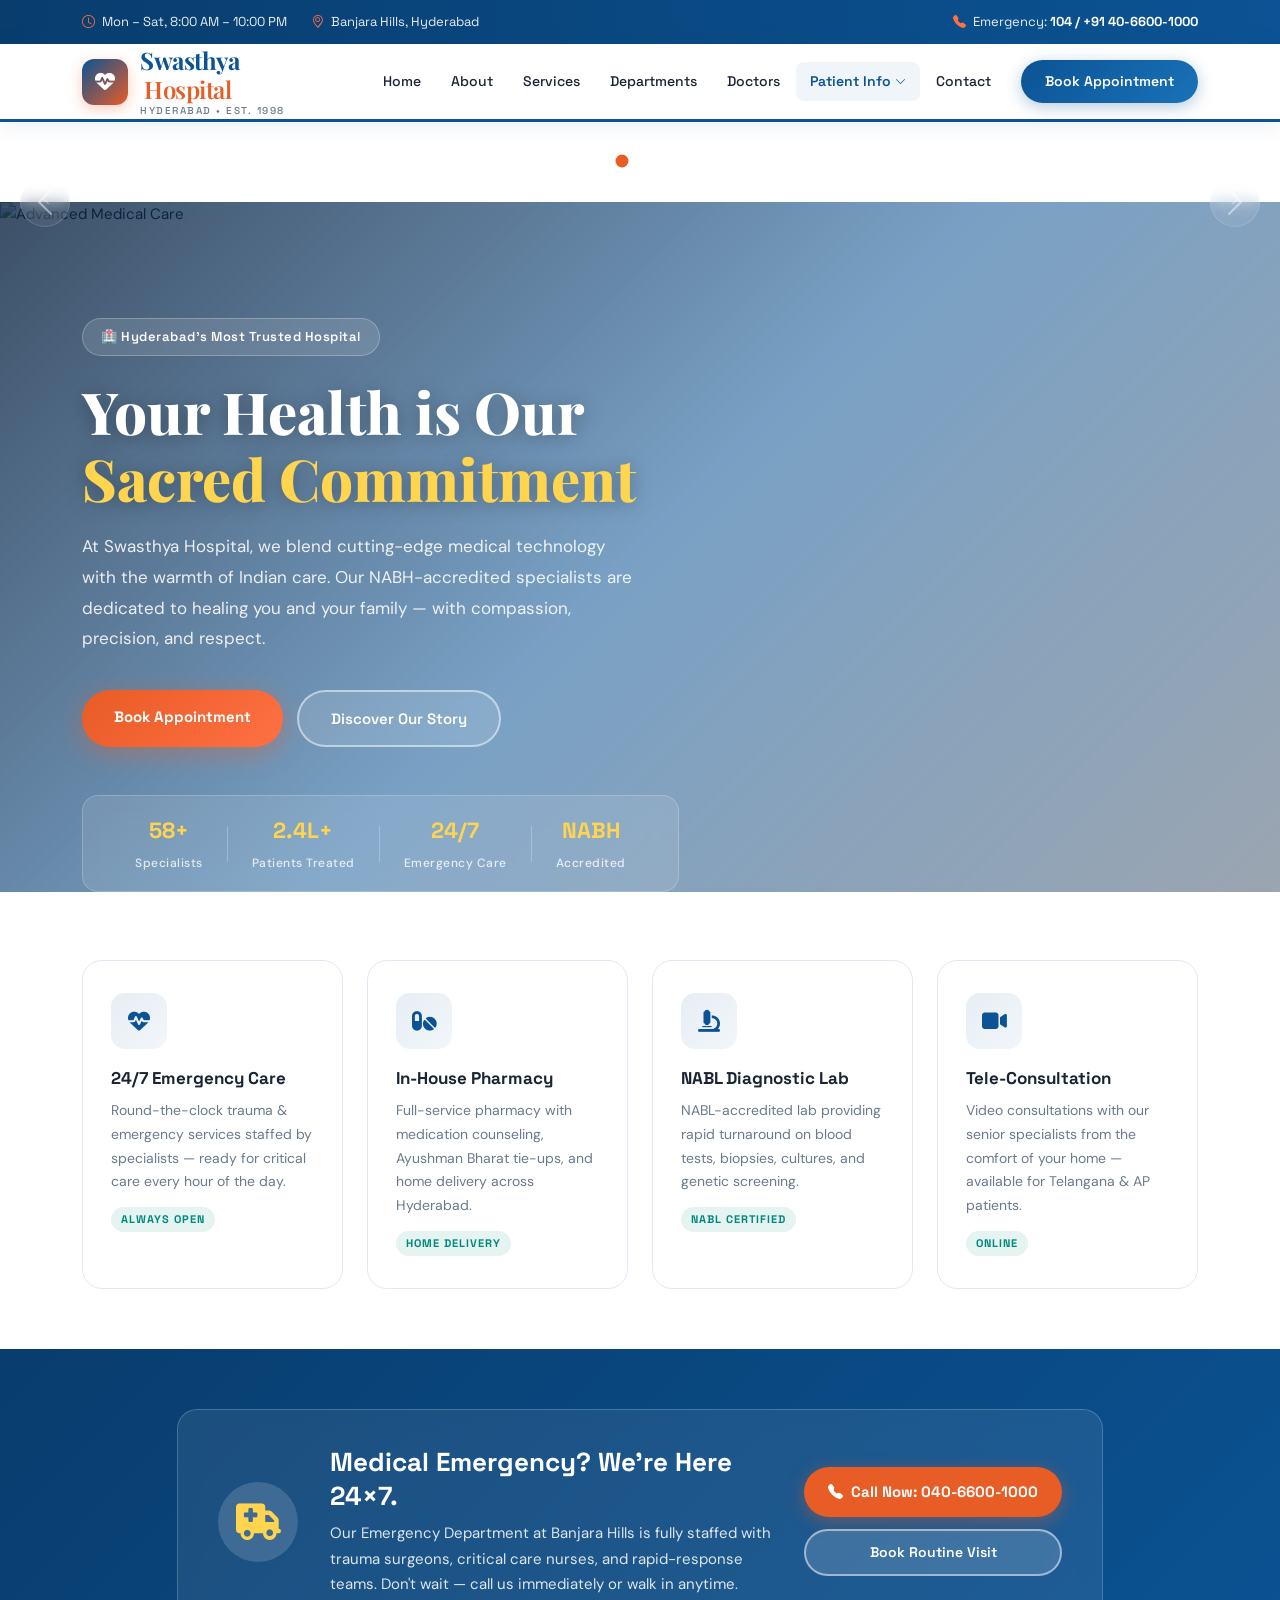
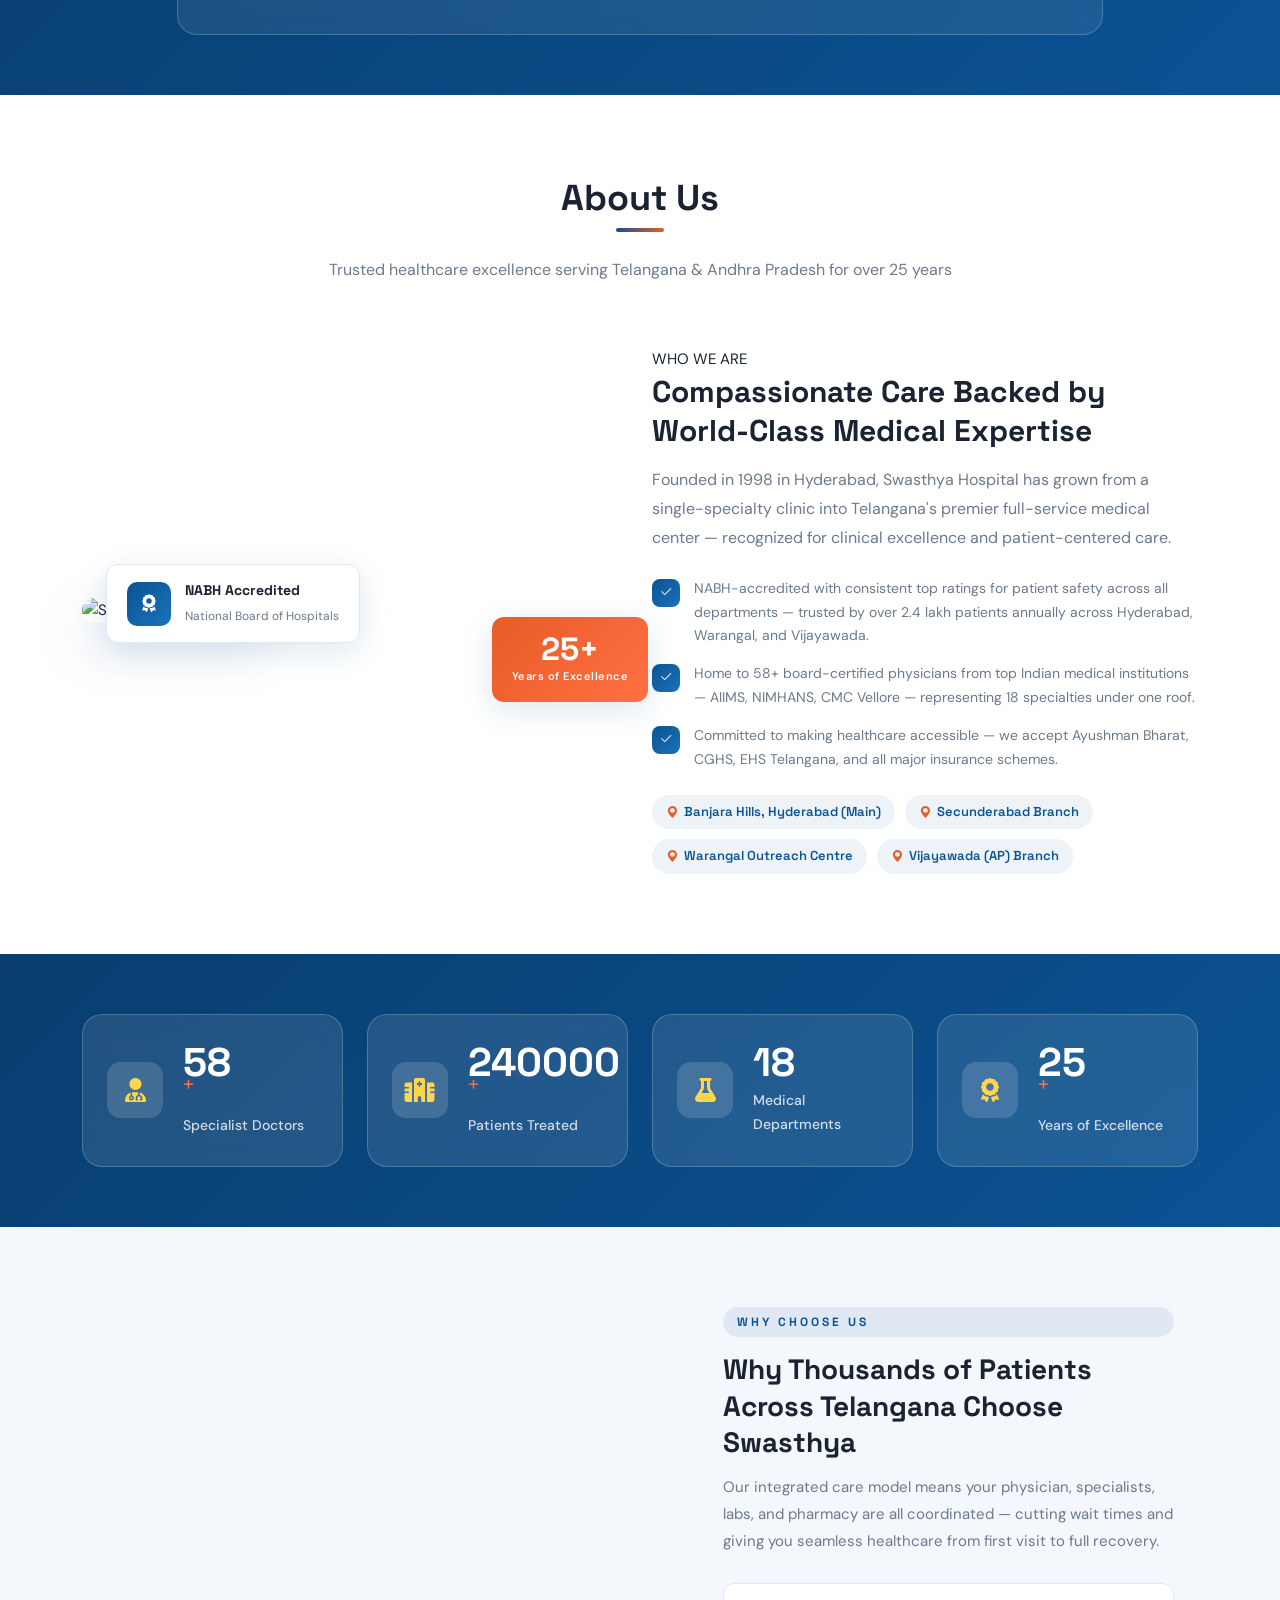
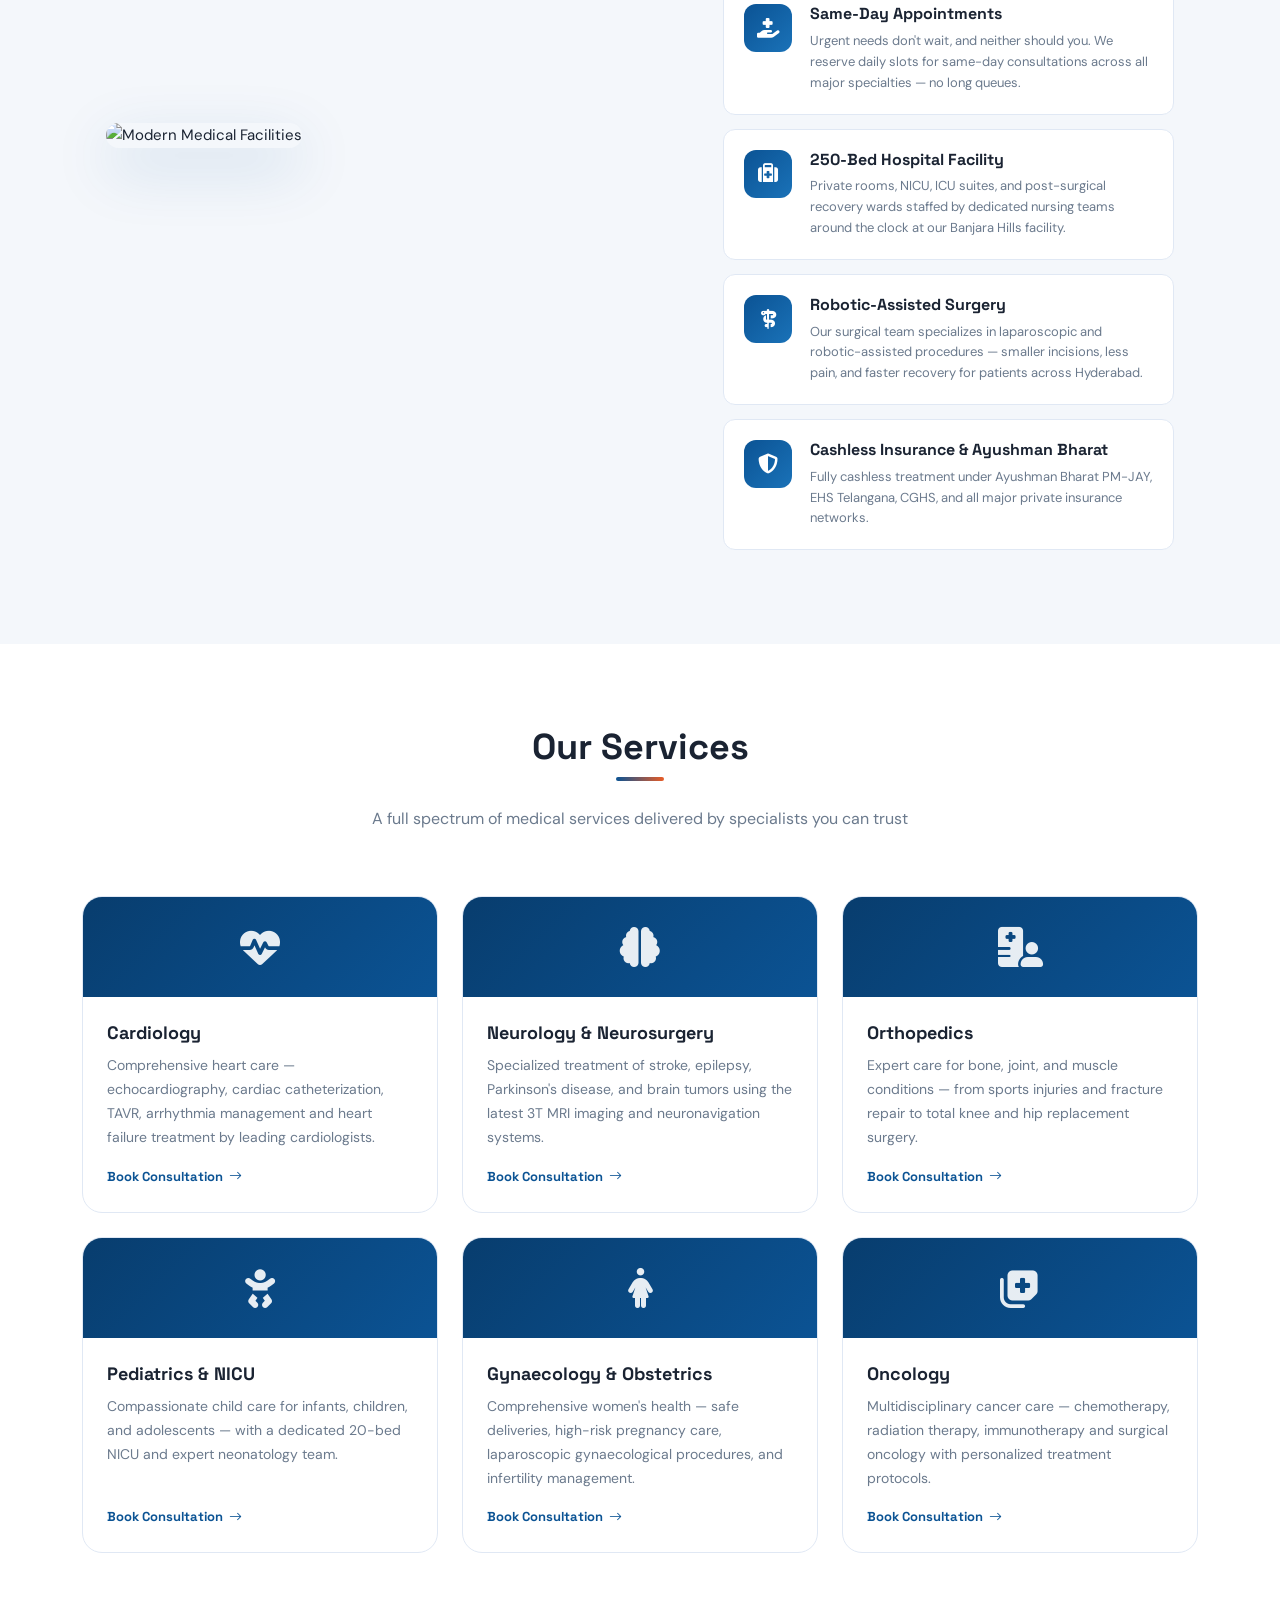
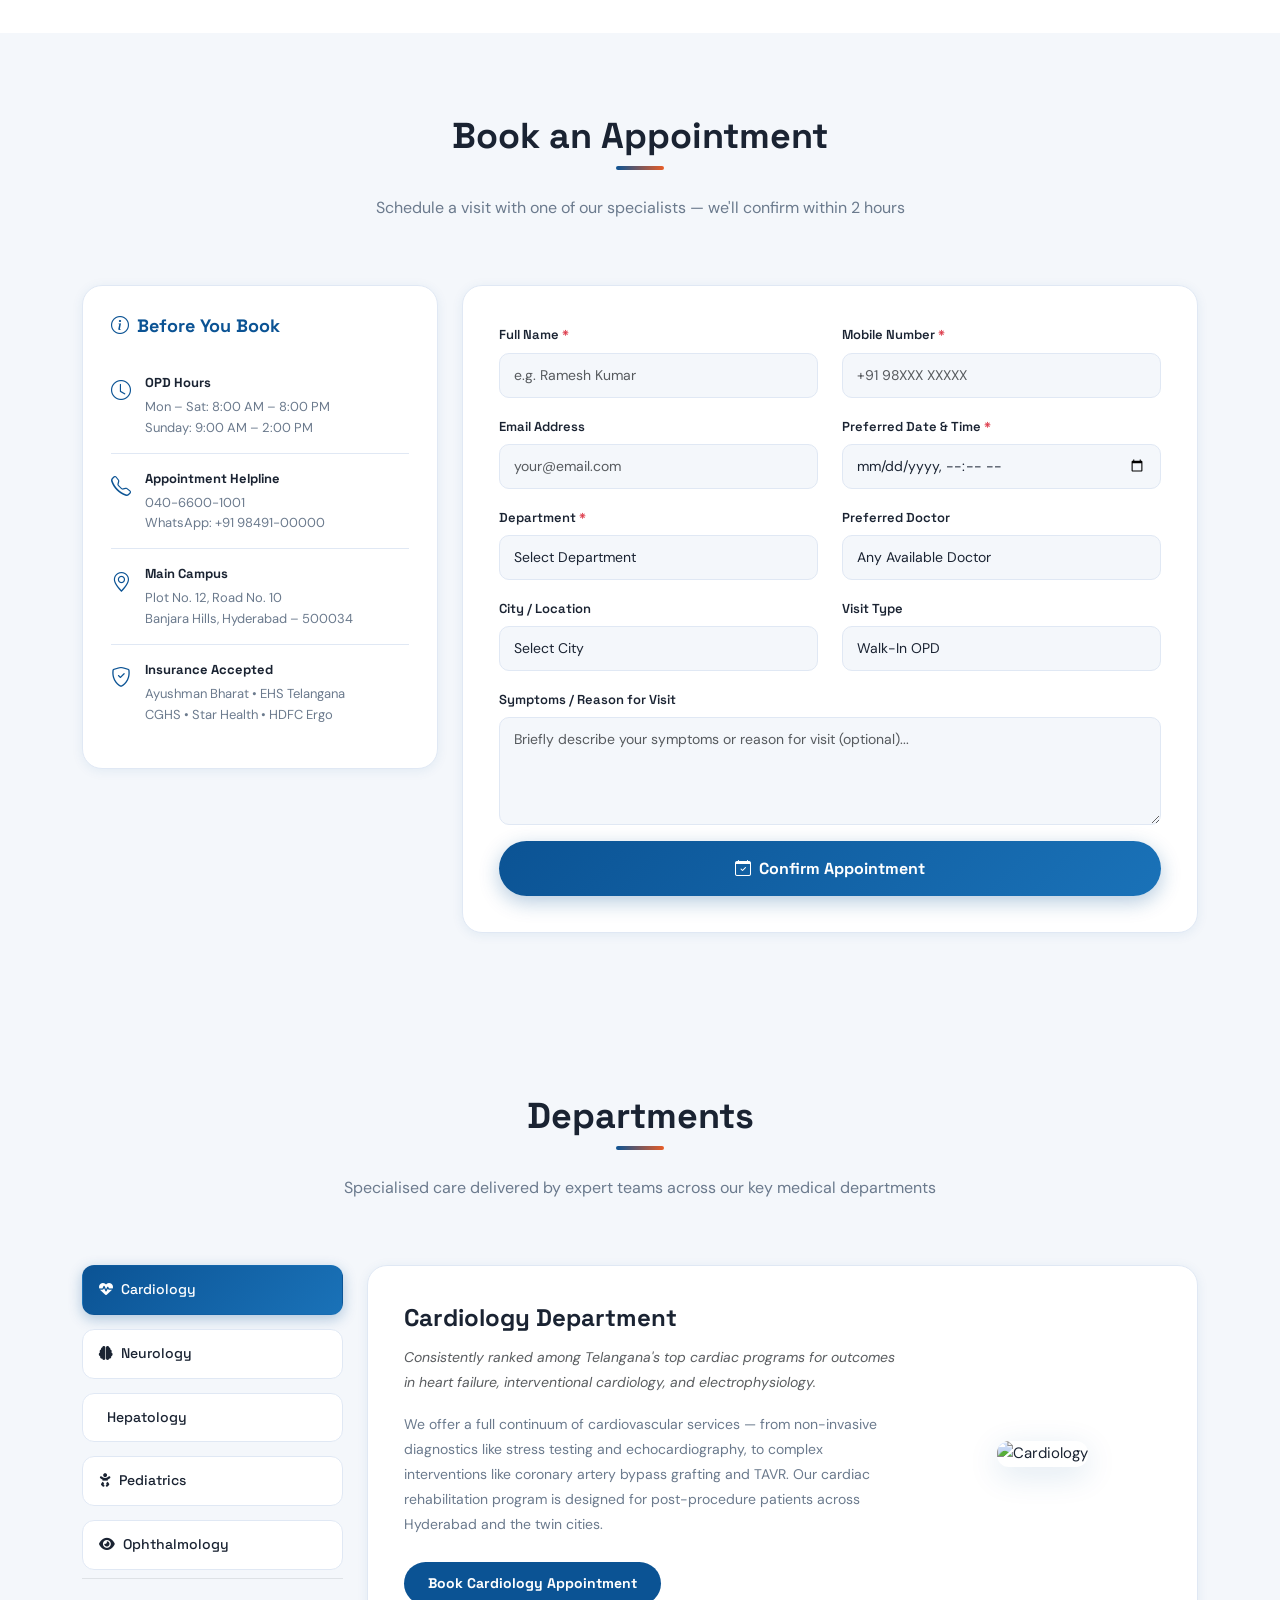
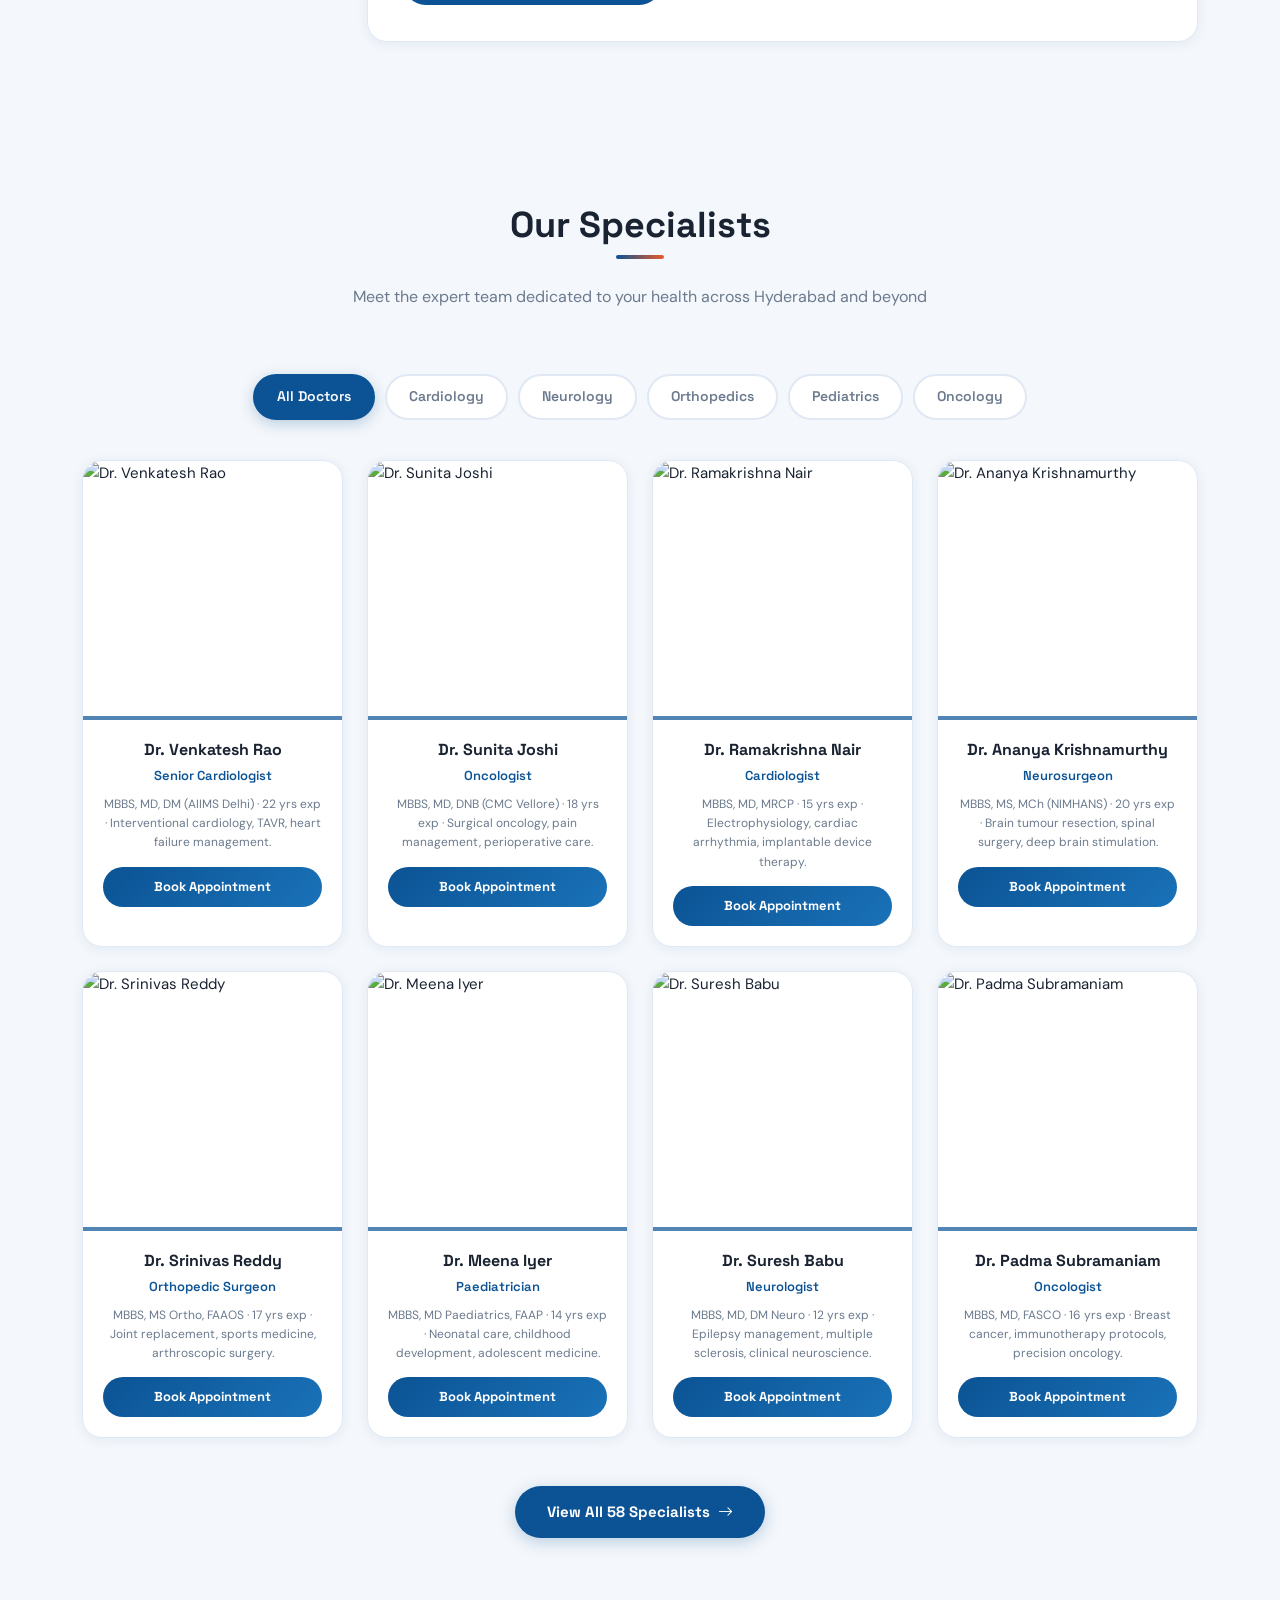
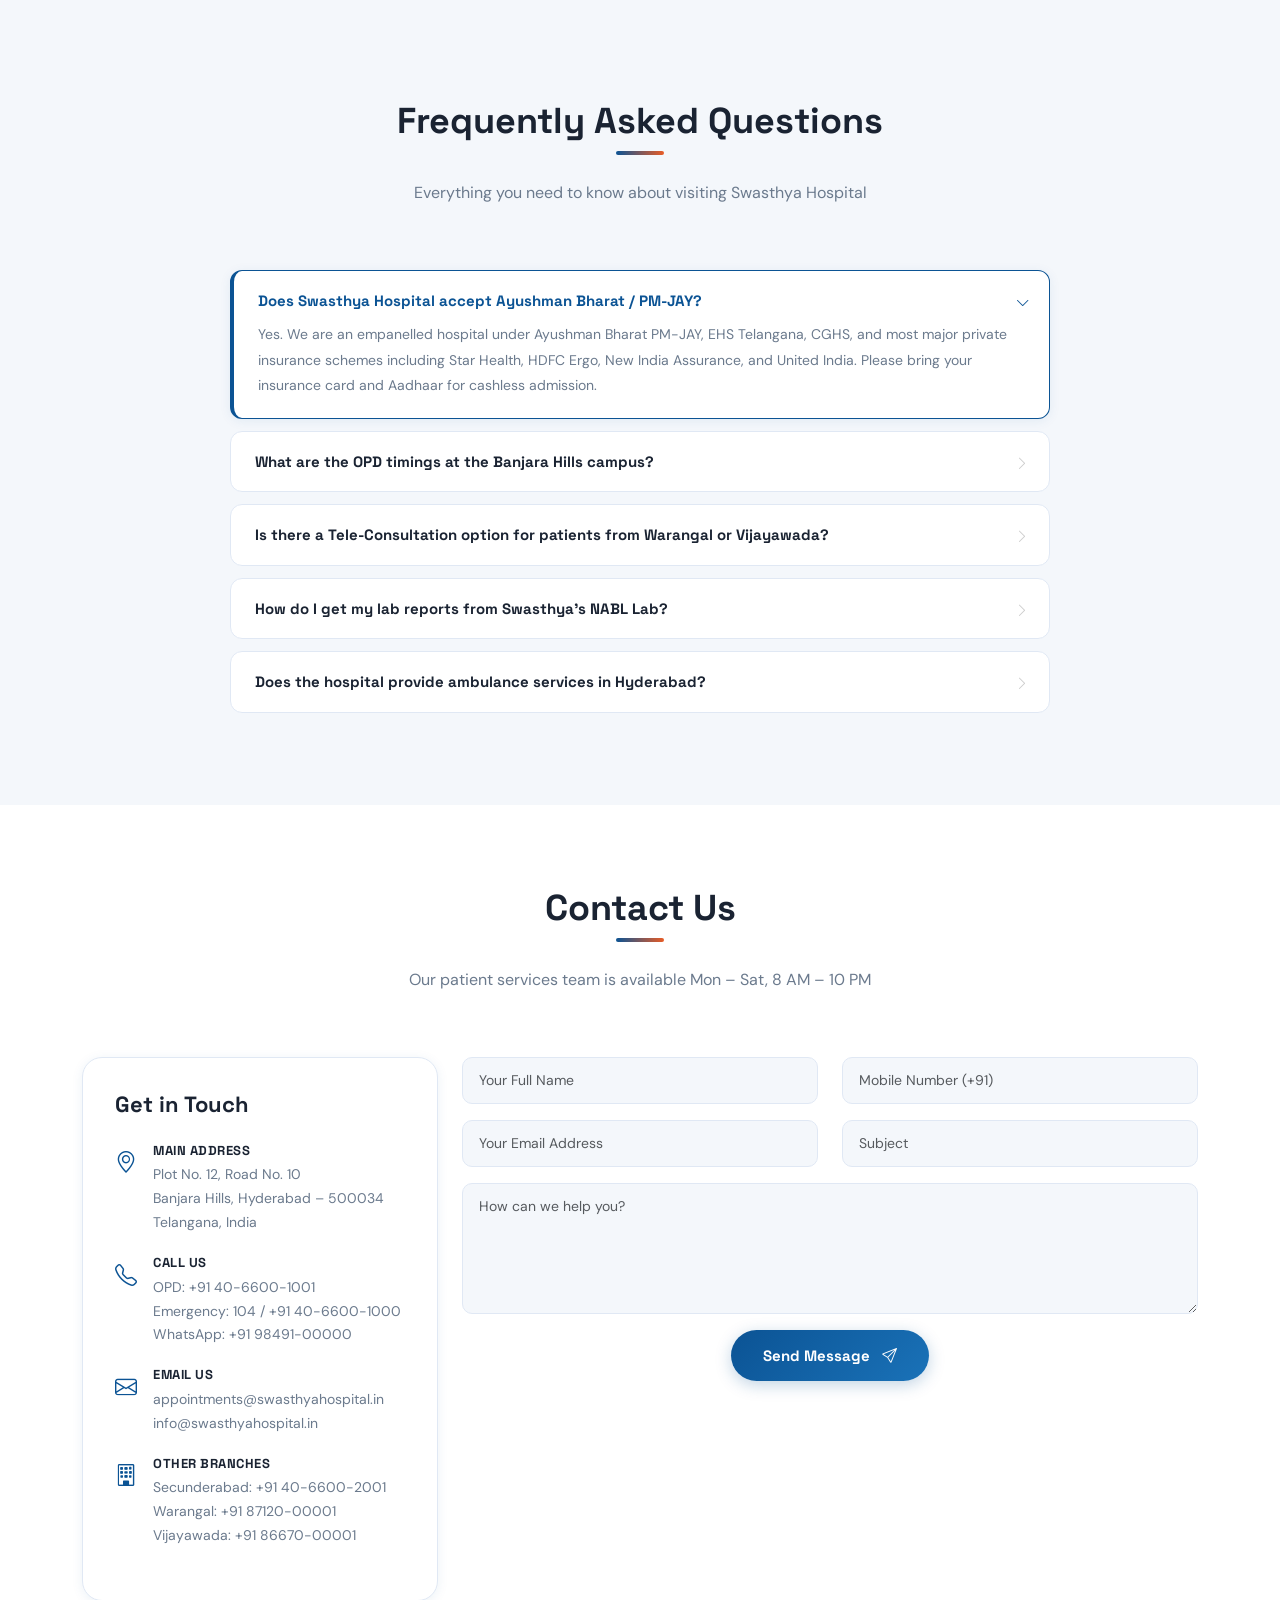
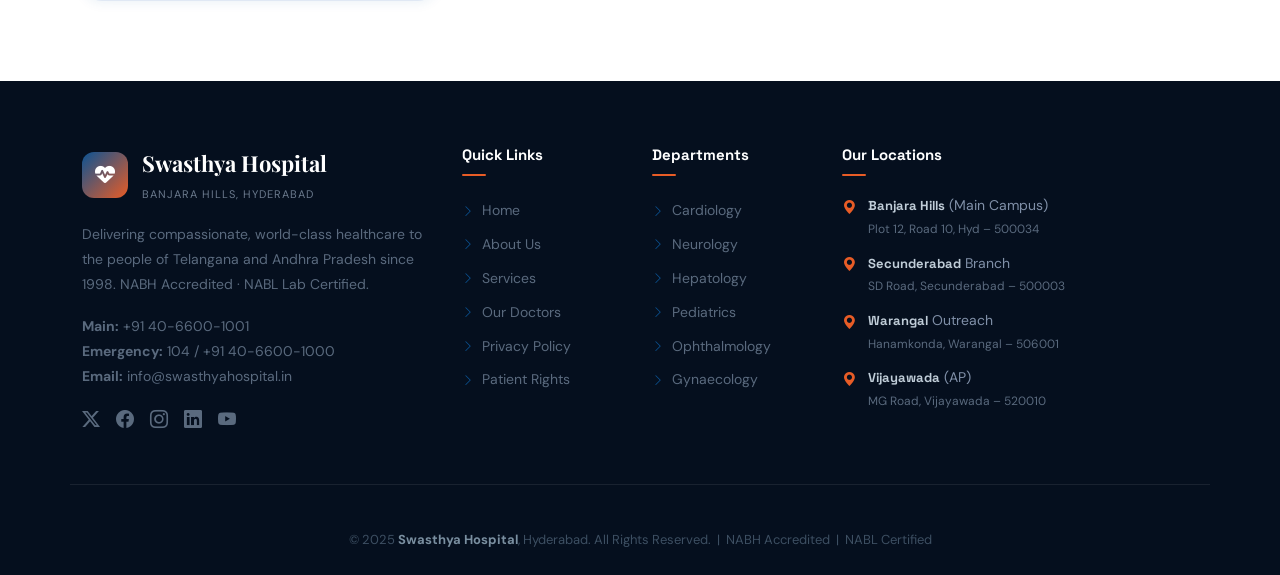
==== commit d9755691: "Initial commit" ====
--- a/index .html
+++ b/index .html
@@ -1,910 +1,1057 @@
-<!DOCTYPE html>
-<html lang="en">
-<head>
-  <meta charset="utf-8">
-  <meta content="width=device-width, initial-scale=1.0" name="viewport">
-  <title>Medicio - Advanced Healthcare & Medical Services</title>
-  <meta name="description" content="Medicio provides world-class healthcare with expert doctors across Cardiology, Neurology, Pediatrics, and more. Book your appointment today.">
-
-  <!-- Fonts -->
-  <link href="https://fonts.googleapis.com/css2?family=Roboto:wght@300;400;500;700&family=Poppins:wght@300;400;500;600;700&family=Raleway:wght@400;500;600;700;800&display=swap" rel="stylesheet">
-
-  <!-- Vendor CSS -->
-  <link href="https://cdn.jsdelivr.net/npm/bootstrap@5.3.3/dist/css/bootstrap.min.css" rel="stylesheet">
-  <link href="https://cdn.jsdelivr.net/npm/bootstrap-icons@1.11.3/font/bootstrap-icons.css" rel="stylesheet">
-  <link href="https://cdn.jsdelivr.net/npm/aos@2.3.4/dist/aos.css" rel="stylesheet">
-  <link href="https://cdn.jsdelivr.net/npm/swiper@11/swiper-bundle.min.css" rel="stylesheet">
-  <link href="https://cdnjs.cloudflare.com/ajax/libs/glightbox/3.3.0/css/glightbox.min.css" rel="stylesheet">
-  <link href="https://cdnjs.cloudflare.com/ajax/libs/font-awesome/6.5.0/css/all.min.css" rel="stylesheet">
-
-  <!-- Main CSS -->
-  <link href="style.css" rel="stylesheet">
-</head>
-<body class="index-page">
-
-<!-- ===== HEADER ===== -->
-<header id="header" class="header sticky-top">
-  <div class="topbar d-flex align-items-center">
-    <div class="container d-flex justify-content-center justify-content-md-between">
-      <div class="d-none d-md-flex align-items-center">
-        <i class="bi bi-clock me-1"></i> Monday – Saturday, 8:00 AM to 10:00 PM
-      </div>
-      <div class="d-flex align-items-center">
-        <i class="bi bi-telephone me-1"></i> Emergency Helpline: +1 (800) 555-0199
-      </div>
-    </div>
-  </div>
-
-  <div class="branding d-flex align-items-center">
-    <div class="container position-relative d-flex align-items-center justify-content-end">
-      <a href="index.html" class="logo d-flex align-items-center me-auto">
-        <h1 class="sitename" style="font-size:28px;font-weight:700;color:#2487ce;font-family:'Raleway',sans-serif;margin:0;">
-          <i class="fas fa-heartbeat me-2" style="font-size:22px;"></i>Medicio
-        </h1>
-      </a>
-
-      <nav id="navmenu" class="navmenu">
-        <ul>
-          <li><a href="#hero" class="active">Home</a></li>
-          <li><a href="#about">About</a></li>
-          <li><a href="#services">Services</a></li>
-          <li><a href="#tabs">Departments</a></li>
-          <li><a href="#doctors">Doctors</a></li>
-          <li class="dropdown">
-            <a href="#"><span>Patient Info</span> <i class="bi bi-chevron-down toggle-dropdown"></i></a>
-            <ul>
-              <li><a href="#">Insurance & Billing</a></li>
-              <li class="dropdown">
-                <a href="#"><span>Resources</span> <i class="bi bi-chevron-down toggle-dropdown"></i></a>
-                <ul>
-                  <li><a href="#">Patient Portal</a></li>
-                  <li><a href="#">Medical Records</a></li>
-                  <li><a href="#">Lab Results</a></li>
-                  <li><a href="#">Prescription Refills</a></li>
-                  <li><a href="#">Health Library</a></li>
-                </ul>
-              </li>
-              <li><a href="#">Visiting Hours</a></li>
-              <li><a href="#">Parking & Directions</a></li>
-              <li><a href="#">FAQs</a></li>
-            </ul>
-          </li>
-          <li><a href="#contact">Contact</a></li>
-        </ul>
-        <i class="mobile-nav-toggle d-xl-none bi bi-list"></i>
-      </nav>
-
-      <a class="cta-btn" href="#appointment">Book Appointment</a>
-    </div>
-  </div>
-</header>
-
-<main class="main">
-
-  <!-- ===== HERO ===== -->
-  <section id="hero" class="hero section">
-    <div id="hero-carousel" class="carousel slide carousel-fade" data-bs-ride="carousel" data-bs-interval="5500">
-
-      <div class="carousel-item active">
-        <img src="https://images.unsplash.com/photo-1587351021759-3e566b6af7cc?w=1600&q=80&auto=format&fit=crop" alt="Advanced Medical Care">
-        <div class="container">
-          <h2>Your Health, Our Commitment</h2>
-          <p>At Medicio, we combine cutting-edge medical technology with compassionate care. Our board-certified specialists are dedicated to diagnosing, treating, and preventing illness — so you and your family can live healthier, longer lives.</p>
-          <a href="#about" class="btn-get-started">Discover Our Story</a>
-          <a href="#appointment" class="btn-get-started ms-3" style="background:transparent;border:2px solid #fff;">Book Appointment</a>
-        </div>
-      </div>
-
-      <div class="carousel-item">
-        <img src="https://images.unsplash.com/photo-1551076805-e1869033e561?w=1600&q=80&auto=format&fit=crop" alt="Expert Specialist Team">
-        <div class="container">
-          <h2>Expert Specialists, Exceptional Results</h2>
-          <p>From cardiology to neurosurgery, our multidisciplinary team of over 50 specialists brings decades of experience to every patient interaction. We use evidence-based protocols to deliver the highest standard of medical care available.</p>
-          <a href="#doctors" class="btn-get-started">Meet Our Doctors</a>
-        </div>
-      </div>
-
-      <div class="carousel-item">
-        <img src="https://images.unsplash.com/photo-1519494026892-80bbd2d6fd0d?w=1600&q=80&auto=format&fit=crop" alt="State-of-the-Art Facilities">
-        <div class="container">
-          <h2>State-of-the-Art Medical Facilities</h2>
-          <p>Our hospital features the latest diagnostic imaging, robotic-assisted surgery suites, and a fully equipped intensive care unit — all designed to give you the best possible outcome from the moment you arrive through your full recovery.</p>
-          <a href="#services" class="btn-get-started">Explore Our Services</a>
-        </div>
-      </div>
-
-      <a class="carousel-control-prev" href="#hero-carousel" role="button" data-bs-slide="prev">
-        <span class="carousel-control-prev-icon bi bi-chevron-left" aria-hidden="true"></span>
-      </a>
-      <a class="carousel-control-next" href="#hero-carousel" role="button" data-bs-slide="next">
-        <span class="carousel-control-next-icon bi bi-chevron-right" aria-hidden="true"></span>
-      </a>
-      <ol class="carousel-indicators"></ol>
-    </div>
-  </section>
-
-  <!-- ===== FEATURED SERVICES ===== -->
-  <section id="featured-services" class="featured-services section">
-    <div class="container">
-      <div class="row gy-4">
-
-        <div class="col-xl-3 col-md-6 d-flex" data-aos="fade-up" data-aos-delay="100">
-          <div class="service-item position-relative">
-            <div class="icon"><i class="fas fa-heartbeat icon"></i></div>
-            <h4><a href="#services" class="stretched-link">Emergency Care</a></h4>
-            <p>Round-the-clock emergency services staffed by trauma specialists — ready for critical care 24 hours a day, 7 days a week.</p>
-          </div>
-        </div>
-
-        <div class="col-xl-3 col-md-6 d-flex" data-aos="fade-up" data-aos-delay="200">
-          <div class="service-item position-relative">
-            <div class="icon"><i class="fas fa-pills icon"></i></div>
-            <h4><a href="#services" class="stretched-link">Pharmacy Services</a></h4>
-            <p>On-site full-service pharmacy with medication counseling, prescription management, and home delivery options.</p>
-          </div>
-        </div>
-
-        <div class="col-xl-3 col-md-6 d-flex" data-aos="fade-up" data-aos-delay="300">
-          <div class="service-item position-relative">
-            <div class="icon"><i class="fas fa-thermometer icon"></i></div>
-            <h4><a href="#services" class="stretched-link">Diagnostic Lab</a></h4>
-            <p>Accredited clinical laboratory providing rapid turnaround on blood work, biopsies, cultures, and genetic testing.</p>
-          </div>
-        </div>
-
-        <div class="col-xl-3 col-md-6 d-flex" data-aos="fade-up" data-aos-delay="400">
-          <div class="service-item position-relative">
-            <div class="icon"><i class="fas fa-dna icon"></i></div>
-            <h4><a href="#services" class="stretched-link">Genetic Screening</a></h4>
-            <p>Advanced genomic testing and personalized medicine consultations to identify hereditary risks and guide prevention strategies.</p>
-          </div>
-        </div>
-
-      </div>
-    </div>
-  </section>
-
-  <!-- ===== CALL TO ACTION ===== -->
-  <section id="call-to-action" class="call-to-action section accent-background">
-    <div class="container">
-      <div class="row justify-content-center" data-aos="zoom-in" data-aos-delay="100">
-        <div class="col-xl-10">
-          <div class="text-center">
-            <h3>Medical Emergency? We're Here 24/7.</h3>
-            <p>Don't wait when it matters most. Our emergency department is fully staffed around the clock with trauma surgeons, critical care nurses, and rapid-response teams. Walk in or call our emergency line immediately — we're always ready.</p>
-            <a class="cta-btn" href="tel:+18005550199">Call Emergency Line Now</a>
-            <a class="cta-btn ms-3" href="#appointment" style="background:#fff;color:#2487ce;">Book a Routine Visit</a>
-          </div>
-        </div>
-      </div>
-    </div>
-  </section>
-
-  <!-- ===== ABOUT ===== -->
-  <section id="about" class="about section">
-    <div class="container section-title" data-aos="fade-up">
-      <h2>About Us</h2>
-      <p>Trusted healthcare excellence serving our community for over 30 years</p>
-    </div>
-
-    <div class="container">
-      <div class="row gy-4">
-        <div class="col-lg-6 position-relative align-self-start" data-aos="fade-up" data-aos-delay="100">
-          <img src="https://images.unsplash.com/photo-1612349317150-e413f6a5b16d?w=800&q=80&auto=format&fit=crop" class="img-fluid" alt="Medicio Medical Team" style="border-radius:8px;width:100%;">
-          <a href="https://www.youtube.com/watch?v=Y7f98aduVJ8" class="glightbox pulsating-play-btn"></a>
-        </div>
-        <div class="col-lg-6 content" data-aos="fade-up" data-aos-delay="200">
-          <h3>Compassionate Care Backed by World-Class Medical Expertise</h3>
-          <p class="fst-italic">Founded in 1993, Medicio has grown from a single-specialty clinic into a full-service medical center, recognized nationally for clinical excellence and patient-centered care.</p>
-          <ul>
-            <li><i class="bi bi-check2-all"></i> <span>Accredited by the Joint Commission with consistent top ratings for patient safety and quality of care across all departments.</span></li>
-            <li><i class="bi bi-check2-all"></i> <span>Home to over 50 board-certified physicians representing 18 medical specialties, providing integrated care under one roof.</span></li>
-            <li><i class="bi bi-check2-all"></i> <span>Committed to medical innovation — our research division has contributed to 12 published clinical trials and 3 patented treatment protocols over the past decade.</span></li>
-          </ul>
-          <p>We believe that great healthcare begins with listening. Every patient receives a personalized care plan developed in collaboration with their doctor, ensuring that treatment decisions align with your values, lifestyle, and long-term health goals.</p>
-        </div>
-      </div>
-    </div>
-  </section>
-
-  <!-- ===== STATS ===== -->
-  <section id="stats" class="stats section">
-    <div class="container" data-aos="fade-up" data-aos-delay="100">
-      <div class="row gy-4">
-
-        <div class="col-lg-3 col-md-6">
-          <div class="stats-item d-flex align-items-center w-100 h-100">
-            <i class="fas fa-user-md flex-shrink-0"></i>
-            <div>
-              <span data-purecounter-start="0" data-purecounter-end="52" data-purecounter-duration="1" class="purecounter">52</span>
-              <p>Specialist Doctors</p>
-            </div>
-          </div>
-        </div>
-
-        <div class="col-lg-3 col-md-6">
-          <div class="stats-item d-flex align-items-center w-100 h-100">
-            <i class="far fa-hospital flex-shrink-0"></i>
-            <div>
-              <span data-purecounter-start="0" data-purecounter-end="18" data-purecounter-duration="1" class="purecounter">18</span>
-              <p>Medical Departments</p>
-            </div>
-          </div>
-        </div>
-
-        <div class="col-lg-3 col-md-6">
-          <div class="stats-item d-flex align-items-center w-100 h-100">
-            <i class="fas fa-flask flex-shrink-0"></i>
-            <div>
-              <span data-purecounter-start="0" data-purecounter-end="12" data-purecounter-duration="1" class="purecounter">12</span>
-              <p>Research Labs</p>
-            </div>
-          </div>
-        </div>
-
-        <div class="col-lg-3 col-md-6">
-          <div class="stats-item d-flex align-items-center w-100 h-100">
-            <i class="fas fa-award flex-shrink-0"></i>
-            <div>
-              <span data-purecounter-start="0" data-purecounter-end="47" data-purecounter-duration="1" class="purecounter">47</span>
-              <p>National Awards</p>
-            </div>
-          </div>
-        </div>
-
-      </div>
-    </div>
-  </section>
-
-  <!-- ===== FEATURES ===== -->
-  <section id="features" class="features section">
-    <div class="container">
-      <div class="row justify-content-around gy-4">
-        <div class="features-image col-lg-6" data-aos="fade-up" data-aos-delay="100">
-          <img src="https://images.unsplash.com/photo-1516549655169-df83a0774514?w=800&q=80&auto=format&fit=crop" alt="Modern Medical Facilities" style="border-radius:8px;width:100%;max-height:500px;object-fit:cover;">
-        </div>
-        <div class="col-lg-5 d-flex flex-column justify-content-center" data-aos="fade-up" data-aos-delay="200">
-          <h3>Why Thousands of Patients Choose Medicio Each Year</h3>
-          <p>Our integrated care model means your primary physician, specialists, labs, and pharmacy are all coordinated — reducing errors, cutting wait times, and giving you a seamless healthcare experience from first visit to full recovery.</p>
-
-          <div class="icon-box d-flex position-relative" data-aos="fade-up" data-aos-delay="300">
-            <i class="fa-solid fa-hand-holding-medical flex-shrink-0"></i>
-            <div>
-              <h4><a href="#appointment" class="stretched-link">Same-Day Appointments</a></h4>
-              <p>Urgent medical needs don't wait, and neither should you. We reserve daily slots for same-day consultations across all major specialties.</p>
-            </div>
-          </div>
-
-          <div class="icon-box d-flex position-relative" data-aos="fade-up" data-aos-delay="400">
-            <i class="fa-solid fa-suitcase-medical flex-shrink-0"></i>
-            <div>
-              <h4><a href="#services" class="stretched-link">Comprehensive Inpatient Care</a></h4>
-              <p>Our 200-bed hospital facility offers private rooms, ICU suites, and post-surgical recovery wards staffed by dedicated nursing teams around the clock.</p>
-            </div>
-          </div>
-
-          <div class="icon-box d-flex position-relative" data-aos="fade-up" data-aos-delay="500">
-            <i class="fa-solid fa-staff-snake flex-shrink-0"></i>
-            <div>
-              <h4><a href="#services" class="stretched-link">Minimally Invasive Surgery</a></h4>
-              <p>Our surgical team specializes in laparoscopic and robotic-assisted procedures — meaning smaller incisions, less pain, and faster recovery times for you.</p>
-            </div>
-          </div>
-
-          <div class="icon-box d-flex position-relative" data-aos="fade-up" data-aos-delay="600">
-            <i class="fa-solid fa-lungs flex-shrink-0"></i>
-            <div>
-              <h4><a href="#services" class="stretched-link">Pulmonary & Respiratory Care</a></h4>
-              <p>From chronic asthma management to advanced COPD therapy, our pulmonology unit provides comprehensive breathing assessments and ongoing treatment plans.</p>
-            </div>
-          </div>
-
-        </div>
-      </div>
-    </div>
-  </section>
-
-  <!-- ===== SERVICES ===== -->
-  <section id="services" class="services section">
-    <div class="container section-title" data-aos="fade-up">
-      <h2>Our Services</h2>
-      <p>A full spectrum of medical services delivered by specialists you can trust</p>
-    </div>
-
-    <div class="container">
-      <div class="row gy-4">
-
-        <div class="col-lg-4 col-md-6" data-aos="fade-up" data-aos-delay="100">
-          <div class="service-item position-relative">
-            <div class="icon"><i class="fas fa-heartbeat"></i></div>
-            <a href="#" class="stretched-link"><h3>Cardiology</h3></a>
-            <p>Comprehensive heart care including echocardiography, cardiac catheterization, arrhythmia management, and heart failure treatment by leading cardiologists.</p>
-          </div>
-        </div>
-
-        <div class="col-lg-4 col-md-6" data-aos="fade-up" data-aos-delay="200">
-          <div class="service-item position-relative">
-            <div class="icon"><i class="fas fa-pills"></i></div>
-            <a href="#" class="stretched-link"><h3>Oncology</h3></a>
-            <p>A multidisciplinary cancer care program offering chemotherapy, radiation therapy, immunotherapy, and surgical oncology with personalized treatment plans.</p>
-          </div>
-        </div>
-
-        <div class="col-lg-4 col-md-6" data-aos="fade-up" data-aos-delay="300">
-          <div class="service-item position-relative">
-            <div class="icon"><i class="fas fa-hospital-user"></i></div>
-            <a href="#" class="stretched-link"><h3>Orthopedics</h3></a>
-            <p>Expert care for bone, joint, and muscle conditions — from sports injuries and fracture repair to total knee and hip replacement surgery.</p>
-          </div>
-        </div>
-
-        <div class="col-lg-4 col-md-6" data-aos="fade-up" data-aos-delay="400">
-          <div class="service-item position-relative">
-            <div class="icon"><i class="fas fa-dna"></i></div>
-            <a href="#" class="stretched-link"><h3>Neurology & Neurosurgery</h3></a>
-            <p>Specialized diagnosis and treatment of neurological conditions including stroke, epilepsy, Parkinson's disease, and brain tumors using the latest imaging and surgical techniques.</p>
-          </div>
-        </div>
-
-        <div class="col-lg-4 col-md-6" data-aos="fade-up" data-aos-delay="500">
-          <div class="service-item position-relative">
-            <div class="icon"><i class="fas fa-wheelchair"></i></div>
-            <a href="#" class="stretched-link"><h3>Physical Rehabilitation</h3></a>
-            <p>Structured rehabilitation programs for post-surgical recovery, stroke rehabilitation, and chronic pain management, delivered by certified physical and occupational therapists.</p>
-          </div>
-        </div>
-
-        <div class="col-lg-4 col-md-6" data-aos="fade-up" data-aos-delay="600">
-          <div class="service-item position-relative">
-            <div class="icon"><i class="fas fa-notes-medical"></i></div>
-            <a href="#" class="stretched-link"><h3>Preventive Medicine</h3></a>
-            <p>Annual wellness exams, health risk screenings, vaccination programs, and lifestyle counseling designed to keep you healthy and catch problems before they develop.</p>
-          </div>
-        </div>
-
-      </div>
-    </div>
-  </section>
-
-  <!-- ===== APPOINTMENT ===== -->
-  <!-- <section id="appointment" class="appointment section light-background">
-    <div class="container section-title" data-aos="fade-up">
-      <h2>Book an Appointment</h2>
-      <p>Schedule a visit with one of our specialists — we'll confirm your appointment within 2 hours</p>
-    </div>
-
-    <div class="container" data-aos="fade-up" data-aos-delay="100">
-      <form id="appointmentForm" role="form" class="php-email-form">
-        <div class="row">
-          <div class="col-md-4 form-group">
-            <input type="text" name="name" class="form-control" placeholder="Full Name" required>
-          </div>
-          <div class="col-md-4 form-group mt-3 mt-md-0">
-            <input type="email" class="form-control" name="email" placeholder="Email Address" required>
-          </div>
-          <div class="col-md-4 form-group mt-3 mt-md-0">
-            <input type="tel" class="form-control" name="phone" placeholder="Phone Number" required>
-          </div>
-        </div>
-        <div class="row mt-3">
-          <div class="col-md-4 form-group">
-            <input type="datetime-local" name="date" class="form-control" required>
-          </div>
-          <div class="col-md-4 form-group mt-3 mt-md-0">
-            <select name="department" class="form-select" required>
-              <option value="">Select Department</option>
-              <option>Cardiology</option>
-              <option>Neurology & Neurosurgery</option>
-              <option>Hepatology & Gastroenterology</option>
-              <option>Pediatrics</option>
-              <option>Ophthalmology</option>
-              <option>Orthopedics</option>
-              <option>Oncology</option>
-              <option>Physical Rehabilitation</option>
-            </select>
-          </div>
-          <div class="col-md-4 form-group mt-3 mt-md-0">
-            <select name="doctor" class="form-select">
-              <option value="">Select Doctor (Optional)</option>
-              <option>Dr. Walter White – Cardiology</option>
-              <option>Dr. Sarah Johnson – Anesthesiology</option>
-              <option>Dr. William Anderson – Cardiology</option>
-              <option>Dr. Amanda Jepson – Neurosurgery</option>
-              <option>Dr. James Carter – Orthopedics</option>
-              <option>Dr. Priya Nair – Pediatrics</option>
-            </select>
-          </div>
-        </div>
-        <div class="form-group mt-3">
-          <textarea class="form-control" name="message" rows="5" placeholder="Briefly describe your symptoms or reason for visit (optional)"></textarea>
-        </div>
-        <div class="mt-3 text-center">
-          <div class="sent-message" style="display:none;color:#2487ce;font-weight:500;margin-bottom:10px;">Your appointment request has been received. Our team will contact you within 2 hours to confirm. Thank you!</div>
-          <button type="submit">Confirm Appointment</button>
-        </div>
-      </form>
-    </div>
-  </section> -->
-
-  <!-- ===== DEPARTMENTS (TABS) ===== -->
-  <section id="tabs" class="tabs section">
-    <div class="container section-title" data-aos="fade-up">
-      <h2>Departments</h2>
-      <p>Specialized care delivered by expert teams across our key medical departments</p>
-    </div>
-
-    <div class="container" data-aos="fade-up" data-aos-delay="100">
-      <div class="row">
-        <div class="col-lg-3">
-          <ul class="nav nav-tabs flex-column">
-            <li class="nav-item"><a class="nav-link active show" data-bs-toggle="tab" href="#tabs-tab-1">Cardiology</a></li>
-            <li class="nav-item"><a class="nav-link" data-bs-toggle="tab" href="#tabs-tab-2">Neurology</a></li>
-            <li class="nav-item"><a class="nav-link" data-bs-toggle="tab" href="#tabs-tab-3">Hepatology</a></li>
-            <li class="nav-item"><a class="nav-link" data-bs-toggle="tab" href="#tabs-tab-4">Pediatrics</a></li>
-            <li class="nav-item"><a class="nav-link" data-bs-toggle="tab" href="#tabs-tab-5">Ophthalmology</a></li>
-          </ul>
-        </div>
-        <div class="col-lg-9 mt-4 mt-lg-0">
-          <div class="tab-content">
-
-            <div class="tab-pane active show" id="tabs-tab-1">
-              <div class="row">
-                <div class="col-lg-8 details order-2 order-lg-1">
-                  <h3>Cardiology Department</h3>
-                  <p class="fst-italic">Our Cardiology Department is consistently ranked among the top cardiac programs in the region for outcomes in heart failure, interventional cardiology, and electrophysiology.</p>
-                  <p>We offer a full continuum of cardiovascular services — from non-invasive diagnostics such as stress testing and echocardiography, to complex interventions like coronary artery bypass grafting and transcatheter aortic valve replacement (TAVR). Our cardiac rehabilitation program helps patients recover faster and reduce the risk of future cardiac events through structured exercise, nutrition counseling, and medical monitoring.</p>
-                </div>
-                <div class="col-lg-4 text-center order-1 order-lg-2">
-                  <img src="https://images.unsplash.com/photo-1628348068343-c6a848d2b6dd?w=400&q=80&auto=format&fit=crop" alt="Cardiology" class="img-fluid" style="border-radius:8px;">
-                </div>
-              </div>
-            </div>
-
-            <div class="tab-pane" id="tabs-tab-2">
-              <div class="row">
-                <div class="col-lg-8 details order-2 order-lg-1">
-                  <h3>Neurology Department</h3>
-                  <p class="fst-italic">Our neurology team specializes in the diagnosis and management of disorders affecting the brain, spinal cord, and peripheral nervous system.</p>
-                  <p>Conditions treated include stroke, multiple sclerosis, epilepsy, Parkinson's disease, dementia, and neuropathies. We operate a 24/7 stroke response protocol with a dedicated stroke unit, ensuring rapid intervention to minimize neurological damage. Our neurosurgery division handles brain tumors, spinal disc herniation, and deep brain stimulation procedures using state-of-the-art intraoperative imaging and neuronavigation systems.</p>
-                </div>
-                <div class="col-lg-4 text-center order-1 order-lg-2">
-                  <img src="https://images.unsplash.com/photo-1559757148-5c350d0d3c56?w=400&q=80&auto=format&fit=crop" alt="Neurology" class="img-fluid" style="border-radius:8px;">
-                </div>
-              </div>
-            </div>
-
-            <div class="tab-pane" id="tabs-tab-3">
-              <div class="row">
-                <div class="col-lg-8 details order-2 order-lg-1">
-                  <h3>Hepatology & Gastroenterology</h3>
-                  <p class="fst-italic">Our hepatology and gastroenterology unit provides expert care for liver disease, digestive disorders, and gastrointestinal cancers.</p>
-                  <p>Services include advanced endoscopy, colonoscopy, liver biopsy, ERCP, and management of conditions such as cirrhosis, hepatitis B and C, inflammatory bowel disease, and pancreatic disorders. Our liver transplant coordination team works closely with regional transplant centers to evaluate and manage patients awaiting or recovering from liver transplantation, providing continuous specialist support throughout the process.</p>
-                </div>
-                <div class="col-lg-4 text-center order-1 order-lg-2">
-                  <img src="https://images.unsplash.com/photo-1576091160550-2173dba999ef?w=400&q=80&auto=format&fit=crop" alt="Hepatology" class="img-fluid" style="border-radius:8px;">
-                </div>
-              </div>
-            </div>
-
-            <div class="tab-pane" id="tabs-tab-4">
-              <div class="row">
-                <div class="col-lg-8 details order-2 order-lg-1">
-                  <h3>Pediatrics Department</h3>
-                  <p class="fst-italic">Our child-friendly Pediatrics Department provides compassionate, family-centered care for infants, children, and adolescents from birth through age 18.</p>
-                  <p>Our team of board-certified pediatricians and pediatric subspecialists covers general pediatric medicine, neonatology, pediatric cardiology, developmental pediatrics, and adolescent medicine. The department features a dedicated pediatric ward designed to be welcoming and non-intimidating for young patients, with play areas, colorful decor, and family accommodations — because we know a calm child heals faster.</p>
-                </div>
-                <div class="col-lg-4 text-center order-1 order-lg-2">
-                  <img src="https://images.unsplash.com/photo-1576765608535-5f04d1e3f289?w=400&q=80&auto=format&fit=crop" alt="Pediatrics" class="img-fluid" style="border-radius:8px;">
-                </div>
-              </div>
-            </div>
-
-            <div class="tab-pane" id="tabs-tab-5">
-              <div class="row">
-                <div class="col-lg-8 details order-2 order-lg-1">
-                  <h3>Ophthalmology Department</h3>
-                  <p class="fst-italic">Our ophthalmology team delivers comprehensive eye care — from routine vision testing to complex surgical interventions — using the most advanced ophthalmic technology available.</p>
-                  <p>We offer cataract surgery, LASIK and LASEK refractive procedures, glaucoma management, retinal laser therapy, and treatment for conditions including macular degeneration, diabetic retinopathy, and corneal disease. Our optical center provides prescription lenses and contact fittings, and our low vision clinic supports patients with significant vision impairment through assistive devices and lifestyle adaptation programs.</p>
-                </div>
-                <div class="col-lg-4 text-center order-1 order-lg-2">
-                  <img src="https://images.unsplash.com/photo-1518085250887-2f903c200fee?w=400&q=80&auto=format&fit=crop" alt="Ophthalmology" class="img-fluid" style="border-radius:8px;">
-                </div>
-              </div>
-            </div>
-
-          </div>
-        </div>
-      </div>
-    </div>
-  </section>
-
-  <!-- ===== TESTIMONIALS ===== -->
-  <!-- <section id="testimonials" class="testimonials section">
-    <div class="container section-title" data-aos="fade-up">
-      <h2>Patient Testimonials</h2>
-      <p>Hear what our patients say about their experience at Medicio</p>
-    </div>
-
-    <div class="container" data-aos="fade-up" data-aos-delay="100">
-      <div class="swiper init-swiper">
-        <script type="application/json" class="swiper-config">
-        {
-          "loop": true,
-          "speed": 600,
-          "autoplay": { "delay": 5000 },
-          "slidesPerView": "auto",
-          "pagination": { "el": ".swiper-pagination", "type": "bullets", "clickable": true },
-          "breakpoints": {
-            "320": { "slidesPerView": 1, "spaceBetween": 40 },
-            "1200": { "slidesPerView": 3, "spaceBetween": 20 }
-          }
-        }
-        </script>
-        <div class="swiper-wrapper">
-
-          <div class="swiper-slide">
-            <div class="testimonial-item">
-              <p><i class="bi bi-quote quote-icon-left"></i><span>Dr. White and his cardiology team were absolutely exceptional. After my stent procedure, the care and follow-up I received was second to none. I felt informed and supported every step of the way.</span><i class="bi bi-quote quote-icon-right"></i></p>
-              <img src="https://i.pravatar.cc/60?img=11" class="testimonial-img" alt="">
-              <h3>Robert Daniels</h3>
-              <h4>Cardiac Patient</h4>
-            </div>
-          </div>
-
-          <div class="swiper-slide">
-            <div class="testimonial-item">
-              <p><i class="bi bi-quote quote-icon-left"></i><span>Bringing my daughter here for her pediatric check-ups has been a wonderful experience. The staff are warm, patient, and genuinely love what they do. She actually looks forward to her visits now!</span><i class="bi bi-quote quote-icon-right"></i></p>
-              <img src="https://i.pravatar.cc/60?img=5" class="testimonial-img" alt="">
-              <h3>Melissa Torres</h3>
-              <h4>Parent of Patient</h4>
-            </div>
-          </div>
-
-          <div class="swiper-slide">
-            <div class="testimonial-item">
-              <p><i class="bi bi-quote quote-icon-left"></i><span>I had my knee replacement done here and the orthopedic team was brilliant. The physiotherapy follow-up was structured and effective — I was walking without assistance in just 6 weeks.</span><i class="bi bi-quote quote-icon-right"></i></p>
-              <img src="https://i.pravatar.cc/60?img=9" class="testimonial-img" alt="">
-              <h3>David Kim</h3>
-              <h4>Orthopedic Surgery Patient</h4>
-            </div>
-          </div>
-
-          <div class="swiper-slide">
-            <div class="testimonial-item">
-              <p><i class="bi bi-quote quote-icon-left"></i><span>The neurology department here diagnosed my condition after months of uncertainty elsewhere. Dr. Jepson took time to truly understand my symptoms. I finally have answers and a clear treatment plan.</span><i class="bi bi-quote quote-icon-right"></i></p>
-              <img src="https://i.pravatar.cc/60?img=15" class="testimonial-img" alt="">
-              <h3>Angela Reeves</h3>
-              <h4>Neurology Patient</h4>
-            </div>
-          </div>
-
-          <div class="swiper-slide">
-            <div class="testimonial-item">
-              <p><i class="bi bi-quote quote-icon-left"></i><span>From check-in to discharge, every single staff member made me feel like a priority. The facility is spotless, modern, and the online appointment booking made everything so convenient.</span><i class="bi bi-quote quote-icon-right"></i></p>
-              <img src="https://i.pravatar.cc/60?img=22" class="testimonial-img" alt="">
-              <h3>Thomas Nguyen</h3>
-              <h4>General Patient</h4>
-            </div>
-          </div>
-
-        </div>
-        <div class="swiper-pagination"></div>
-      </div>
-    </div>
-  </section> -->
-
-  <!-- ===== DOCTORS ===== -->
-  <section id="doctors" class="doctors section light-background">
-    <div class="container section-title" data-aos="fade-up">
-      <h2>Meet Our Doctors</h2>
-      <p>Board-certified specialists committed to your health and well-being</p>
-    </div>
-
-    <!-- Department Filter -->
-    <div class="container mb-4" data-aos="fade-up" data-aos-delay="50">
-      <div class="doctors-filter text-center">
-        <button class="active" data-filter="all">All Specialists</button>
-        <button data-filter="cardiology">Cardiology</button>
-        <button data-filter="neurology">Neurology</button>
-        <button data-filter="pediatrics">Pediatrics</button>
-        <button data-filter="orthopedics">Orthopedics</button>
-        <button data-filter="oncology">Oncology</button>
-      </div>
-    </div>
-
-    <div class="container">
-      <div class="row gy-4">
-
-        <!-- Doctor 1 -->
-        <div class="col-lg-3 col-md-6 d-flex align-items-stretch" data-aos="fade-up" data-aos-delay="100" data-dept="cardiology">
-          <div class="team-member w-100">
-            <div class="member-img">
-              <img src="https://images.unsplash.com/photo-1537368910025-700350fe46c7?w=400&h=400&q=80&auto=format&fit=crop&crop=face" class="img-fluid" alt="Dr. Walter White">
-              <div class="social">
-                <a href="#" aria-label="Twitter"><i class="bi bi-twitter-x"></i></a>
-                <a href="#" aria-label="Facebook"><i class="bi bi-facebook"></i></a>
-                <a href="#" aria-label="Instagram"><i class="bi bi-instagram"></i></a>
-                <a href="#" aria-label="LinkedIn"><i class="bi bi-linkedin"></i></a>
-              </div>
-            </div>
-            <div class="member-info">
-              <h4>Dr. Walter White</h4>
-              <span>Chief Cardiologist</span>
-              <p class="doctor-bio">MD, FACC · 22 years experience · Interventional cardiology, heart failure management, and cardiac imaging.</p>
-              <a href="#appointment" class="doctor-book-btn">Book Appointment</a>
-            </div>
-          </div>
-        </div>
-
-        <!-- Doctor 2 -->
-        <div class="col-lg-3 col-md-6 d-flex align-items-stretch" data-aos="fade-up" data-aos-delay="200" data-dept="oncology">
-          <div class="team-member w-100">
-            <div class="member-img">
-              <img src="https://images.unsplash.com/photo-1559839734-2b71ea197ec2?w=400&h=400&q=80&auto=format&fit=crop&crop=face" class="img-fluid" alt="Dr. Sarah Johnson">
-              <div class="social">
-                <a href="#" aria-label="Twitter"><i class="bi bi-twitter-x"></i></a>
-                <a href="#" aria-label="Facebook"><i class="bi bi-facebook"></i></a>
-                <a href="#" aria-label="Instagram"><i class="bi bi-instagram"></i></a>
-                <a href="#" aria-label="LinkedIn"><i class="bi bi-linkedin"></i></a>
-              </div>
-            </div>
-            <div class="member-info">
-              <h4>Dr. Sarah Johnson</h4>
-              <span>Oncology & Anesthesiology</span>
-              <p class="doctor-bio">MD, PhD · 18 years experience · Surgical oncology, pain management, and perioperative care coordination.</p>
-              <a href="#appointment" class="doctor-book-btn">Book Appointment</a>
-            </div>
-          </div>
-        </div>
-
-        <!-- Doctor 3 -->
-        <div class="col-lg-3 col-md-6 d-flex align-items-stretch" data-aos="fade-up" data-aos-delay="300" data-dept="cardiology">
-          <div class="team-member w-100">
-            <div class="member-img">
-              <img src="https://images.unsplash.com/photo-1612349317150-e413f6a5b16d?w=400&h=400&q=80&auto=format&fit=crop&crop=face" class="img-fluid" alt="Dr. William Anderson">
-              <div class="social">
-                <a href="#" aria-label="Twitter"><i class="bi bi-twitter-x"></i></a>
-                <a href="#" aria-label="Facebook"><i class="bi bi-facebook"></i></a>
-                <a href="#" aria-label="Instagram"><i class="bi bi-instagram"></i></a>
-                <a href="#" aria-label="LinkedIn"><i class="bi bi-linkedin"></i></a>
-              </div>
-            </div>
-            <div class="member-info">
-              <h4>Dr. William Anderson</h4>
-              <span>Cardiologist</span>
-              <p class="doctor-bio">MD, MRCP · 15 years experience · Electrophysiology, cardiac arrhythmia, and implantable device therapy.</p>
-              <a href="#appointment" class="doctor-book-btn">Book Appointment</a>
-            </div>
-          </div>
-        </div>
-
-        <!-- Doctor 4 -->
-        <div class="col-lg-3 col-md-6 d-flex align-items-stretch" data-aos="fade-up" data-aos-delay="400" data-dept="neurology">
-          <div class="team-member w-100">
-            <div class="member-img">
-              <img src="https://images.unsplash.com/photo-1594824476967-48c8b964273f?w=400&h=400&q=80&auto=format&fit=crop&crop=face" class="img-fluid" alt="Dr. Amanda Jepson">
-              <div class="social">
-                <a href="#" aria-label="Twitter"><i class="bi bi-twitter-x"></i></a>
-                <a href="#" aria-label="Facebook"><i class="bi bi-facebook"></i></a>
-                <a href="#" aria-label="Instagram"><i class="bi bi-instagram"></i></a>
-                <a href="#" aria-label="LinkedIn"><i class="bi bi-linkedin"></i></a>
-              </div>
-            </div>
-            <div class="member-info">
-              <h4>Dr. Amanda Jepson</h4>
-              <span>Neurosurgeon</span>
-              <p class="doctor-bio">MD, FRCS · 20 years experience · Brain tumor resection, spinal surgery, and deep brain stimulation procedures.</p>
-              <a href="#appointment" class="doctor-book-btn">Book Appointment</a>
-            </div>
-          </div>
-        </div>
-
-        <!-- Doctor 5 -->
-        <div class="col-lg-3 col-md-6 d-flex align-items-stretch" data-aos="fade-up" data-aos-delay="100" data-dept="orthopedics">
-          <div class="team-member w-100">
-            <div class="member-img">
-              <img src="https://images.unsplash.com/photo-1622253692010-333f2da6031d?w=400&h=400&q=80&auto=format&fit=crop&crop=face" class="img-fluid" alt="Dr. James Carter">
-              <div class="social">
-                <a href="#" aria-label="Twitter"><i class="bi bi-twitter-x"></i></a>
-                <a href="#" aria-label="Facebook"><i class="bi bi-facebook"></i></a>
-                <a href="#" aria-label="Instagram"><i class="bi bi-instagram"></i></a>
-                <a href="#" aria-label="LinkedIn"><i class="bi bi-linkedin"></i></a>
-              </div>
-            </div>
-            <div class="member-info">
-              <h4>Dr. James Carter</h4>
-              <span>Orthopedic Surgeon</span>
-              <p class="doctor-bio">MD, FAAOS · 17 years experience · Joint replacement, sports medicine, and arthroscopic surgery specialist.</p>
-              <a href="#appointment" class="doctor-book-btn">Book Appointment</a>
-            </div>
-          </div>
-        </div>
-
-        <!-- Doctor 6 -->
-        <div class="col-lg-3 col-md-6 d-flex align-items-stretch" data-aos="fade-up" data-aos-delay="200" data-dept="pediatrics">
-          <div class="team-member w-100">
-            <div class="member-img">
-              <img src="https://images.unsplash.com/photo-1651008376811-b90baee60c1f?w=400&h=400&q=80&auto=format&fit=crop&crop=face" class="img-fluid" alt="Dr. Priya Nair">
-              <div class="social">
-                <a href="#" aria-label="Twitter"><i class="bi bi-twitter-x"></i></a>
-                <a href="#" aria-label="Facebook"><i class="bi bi-facebook"></i></a>
-                <a href="#" aria-label="Instagram"><i class="bi bi-instagram"></i></a>
-                <a href="#" aria-label="LinkedIn"><i class="bi bi-linkedin"></i></a>
-              </div>
-            </div>
-            <div class="member-info">
-              <h4>Dr. Priya Nair</h4>
-              <span>Pediatrician</span>
-              <p class="doctor-bio">MD, FAAP · 14 years experience · Neonatal care, childhood development, and adolescent medicine specialist.</p>
-              <a href="#appointment" class="doctor-book-btn">Book Appointment</a>
-            </div>
-          </div>
-        </div>
-
-        <!-- Doctor 7 -->
-        <div class="col-lg-3 col-md-6 d-flex align-items-stretch" data-aos="fade-up" data-aos-delay="300" data-dept="neurology">
-          <div class="team-member w-100">
-            <div class="member-img">
-              <img src="https://images.unsplash.com/photo-1582750433449-648ed127bb54?w=400&h=400&q=80&auto=format&fit=crop&crop=face" class="img-fluid" alt="Dr. Michael Torres">
-              <div class="social">
-                <a href="#" aria-label="Twitter"><i class="bi bi-twitter-x"></i></a>
-                <a href="#" aria-label="Facebook"><i class="bi bi-facebook"></i></a>
-                <a href="#" aria-label="Instagram"><i class="bi bi-instagram"></i></a>
-                <a href="#" aria-label="LinkedIn"><i class="bi bi-linkedin"></i></a>
-              </div>
-            </div>
-            <div class="member-info">
-              <h4>Dr. Michael Torres</h4>
-              <span>Neurologist</span>
-              <p class="doctor-bio">MD, PhD · 12 years experience · Epilepsy management, multiple sclerosis treatment, and clinical neuroscience research.</p>
-              <a href="#appointment" class="doctor-book-btn">Book Appointment</a>
-            </div>
-          </div>
-        </div>
-
-        <!-- Doctor 8 -->
-        <div class="col-lg-3 col-md-6 d-flex align-items-stretch" data-aos="fade-up" data-aos-delay="400" data-dept="oncology">
-          <div class="team-member w-100">
-            <div class="member-img">
-              <img src="https://images.unsplash.com/photo-1559757175-5700dde675bc?w=400&h=400&q=80&auto=format&fit=crop&crop=face" class="img-fluid" alt="Dr. Rachel Kim">
-              <div class="social">
-                <a href="#" aria-label="Twitter"><i class="bi bi-twitter-x"></i></a>
-                <a href="#" aria-label="Facebook"><i class="bi bi-facebook"></i></a>
-                <a href="#" aria-label="Instagram"><i class="bi bi-instagram"></i></a>
-                <a href="#" aria-label="LinkedIn"><i class="bi bi-linkedin"></i></a>
-              </div>
-            </div>
-            <div class="member-info">
-              <h4>Dr. Rachel Kim</h4>
-              <span>Oncologist</span>
-              <p class="doctor-bio">MD, FASCO · 16 years experience · Breast cancer, immunotherapy protocols, and precision oncology treatment planning.</p>
-              <a href="#appointment" class="doctor-book-btn">Book Appointment</a>
-            </div>
-          </div>
-        </div>
-
-      </div>
-
-      <div class="text-center mt-5">
-        <a href="doctors.html" class="btn-get-started">View All 52 Specialists</a>
-      </div>
-    </div>
-  </section>
-
-  <!-- ===== CONTACT ===== -->
-  <!-- <section id="contact" class="contact section">
-    <div class="container section-title" data-aos="fade-up">
-      <h2>Contact Us</h2>
-      <p>Our patient services team is available Monday through Saturday, 8 AM – 10 PM</p>
-    </div>
-
-    <div class="container" data-aos="fade-up" data-aos-delay="100">
-      <div class="row gy-4">
-
-        <div class="col-lg-4">
-          <div class="contact-info">
-            <h3>Get in Touch</h3>
-            <div class="info-item">
-              <i class="bi bi-geo-alt"></i>
-              <div><h4>Address</h4><p>840 Medical Center Drive, Suite 300<br>New York, NY 10001</p></div>
-            </div>
-            <div class="info-item">
-              <i class="bi bi-telephone"></i>
-              <div><h4>Call Us</h4><p>Main: +1 (212) 555-0100<br>Emergency: +1 (800) 555-0199</p></div>
-            </div>
-            <div class="info-item">
-              <i class="bi bi-envelope"></i>
-              <div><h4>Email Us</h4><p>appointments@medicio.com<br>info@medicio.com</p></div>
-            </div>
-          </div>
-        </div>
-
-        <div class="col-lg-8">
-          <form id="contactForm" class="php-email-form">
-            <div class="row gy-4">
-              <div class="col-md-6"><input type="text" name="name" class="form-control" placeholder="Your Name" required></div>
-              <div class="col-md-6"><input type="email" name="email" class="form-control" placeholder="Your Email" required></div>
-              <div class="col-12"><input type="text" name="subject" class="form-control" placeholder="Subject" required></div>
-              <div class="col-12"><textarea name="message" class="form-control" rows="6" placeholder="How can we help you?" required></textarea></div>
-              <div class="col-12 text-center">
-                <div class="sent-message" style="display:none;color:#2487ce;font-weight:500;margin-bottom:10px;">Thank you for reaching out! A member of our patient services team will respond within one business day.</div>
-                <button type="submit">Send Message</button>
-              </div>
-            </div>
-          </form>
-        </div>
-
-      </div>
-    </div>
-  </section>
-
-</main> -->
-
-<!-- ===== FOOTER ===== -->
-<footer id="footer">
-  <div class="container footer-top">
-    <div class="row gy-4">
-
-      <div class="col-lg-4 col-md-6">
-        <h4>Medicio Medical Center</h4>
-        <p>840 Medical Center Drive, Suite 300<br>New York, NY 10001</p>
-        <p><strong>Phone:</strong> +1 (212) 555-0100<br><strong>Emergency:</strong> +1 (800) 555-0199<br><strong>Email:</strong> info@medicio.com</p>
-        <div class="social-links mt-3">
-          <a href="#" aria-label="Twitter"><i class="bi bi-twitter-x"></i></a>
-          <a href="#" aria-label="Facebook"><i class="bi bi-facebook"></i></a>
-          <a href="#" aria-label="Instagram"><i class="bi bi-instagram"></i></a>
-          <a href="#" aria-label="LinkedIn"><i class="bi bi-linkedin"></i></a>
-        </div>
-      </div>
-
-      <div class="col-lg-2 col-md-3 footer-links">
-        <h4>Quick Links</h4>
-        <ul>
-          <li><i class="bi bi-chevron-right"></i><a href="#hero">Home</a></li>
-          <li><i class="bi bi-chevron-right"></i><a href="#about">About Us</a></li>
-          <li><i class="bi bi-chevron-right"></i><a href="#services">Services</a></li>
-          <li><i class="bi bi-chevron-right"></i><a href="#">Privacy Policy</a></li>
-          <li><i class="bi bi-chevron-right"></i><a href="#">Patient Rights</a></li>
-        </ul>
-      </div>
-
-      <div class="col-lg-2 col-md-3 footer-links">
-        <h4>Departments</h4>
-        <ul>
-          <li><i class="bi bi-chevron-right"></i><a href="#tabs">Cardiology</a></li>
-          <li><i class="bi bi-chevron-right"></i><a href="#tabs">Neurology</a></li>
-          <li><i class="bi bi-chevron-right"></i><a href="#tabs">Hepatology</a></li>
-          <li><i class="bi bi-chevron-right"></i><a href="#tabs">Pediatrics</a></li>
-          <li><i class="bi bi-chevron-right"></i><a href="#tabs">Ophthalmology</a></li>
-        </ul>
-      </div>
-
-      <div class="col-lg-4 col-md-12">
-        <h4>Opening Hours</h4>
-        <p>
-          <strong>Outpatient Clinics:</strong> Mon–Sat, 8:00 AM – 8:00 PM<br>
-          <strong>Emergency Department:</strong> Open 24 Hours, 7 Days a Week<br>
-          <strong>Pharmacy:</strong> Mon–Sat, 8:00 AM – 10:00 PM<br>
-          <strong>Appointment Line:</strong> Mon–Sat, 7:00 AM – 9:00 PM
-        </p>
-      </div>
-
-    </div>
-  </div>
-
-  <div class="container">
-    <div class="credits">
-      &copy; 2025 <strong>Medicio Medical Center</strong>. All Rights Reserved.
-    </div>
-  </div>
-</footer>
-
-<!-- Vendor JS -->
-<script src="https://cdn.jsdelivr.net/npm/bootstrap@5.3.3/dist/js/bootstrap.bundle.min.js"></script>
-<script src="https://cdn.jsdelivr.net/npm/aos@2.3.4/dist/aos.js"></script>
-<script src="https://cdn.jsdelivr.net/npm/swiper@11/swiper-bundle.min.js"></script>
-<script src="https://cdnjs.cloudflare.com/ajax/libs/glightbox/3.3.0/js/glightbox.min.js"></script>
-<script src="https://cdn.jsdelivr.net/npm/@srexi/purecounterjs/dist/purecounter_vanilla.js"></script>
-<script src="main.js"></script>
-</body>
-</html>
+<!DOCTYPE html>
+<html lang="en">
+<head>
+  <meta charset="utf-8">
+  <meta content="width=device-width, initial-scale=1.0" name="viewport">
+  <title>Swasthya Hospital — Advanced Healthcare, Hyderabad</title>
+  <meta name="description" content="Swasthya Hospital provides world-class healthcare with expert doctors across Cardiology, Neurology, Pediatrics, and more in Hyderabad. Book your appointment today.">
+
+  <!-- Fonts -->
+  <link href="https://fonts.googleapis.com/css2?family=DM+Sans:wght@300;400;500;600;700&family=Playfair+Display:wght@600;700;800&family=Space+Grotesk:wght@400;500;600;700&display=swap" rel="stylesheet">
+
+  <!-- Vendor CSS -->
+  <link href="https://cdn.jsdelivr.net/npm/bootstrap@5.3.3/dist/css/bootstrap.min.css" rel="stylesheet">
+  <link href="https://cdn.jsdelivr.net/npm/bootstrap-icons@1.11.3/font/bootstrap-icons.css" rel="stylesheet">
+  <link href="https://cdn.jsdelivr.net/npm/aos@2.3.4/dist/aos.css" rel="stylesheet">
+  <link href="https://cdn.jsdelivr.net/npm/swiper@11/swiper-bundle.min.css" rel="stylesheet">
+  <link href="https://cdnjs.cloudflare.com/ajax/libs/font-awesome/6.5.0/css/all.min.css" rel="stylesheet">
+
+  <link href="css/style.css" rel="stylesheet">
+</head>
+<body class="index-page">
+
+<!-- ===== HEADER ===== -->
+<header id="header" class="header sticky-top">
+  <div class="topbar d-flex align-items-center">
+    <div class="container d-flex justify-content-center justify-content-md-between">
+      <div class="d-none d-md-flex align-items-center gap-4">
+        <span><i class="bi bi-clock me-1"></i> Mon – Sat, 8:00 AM – 10:00 PM</span>
+        <span><i class="bi bi-geo-alt me-1"></i> Banjara Hills, Hyderabad</span>
+      </div>
+      <div class="d-flex align-items-center gap-3">
+        <span><i class="bi bi-telephone-fill me-1"></i> Emergency: <strong>104 / +91 40-6600-1000</strong></span>
+      </div>
+    </div>
+  </div>
+
+  <div class="branding d-flex align-items-center">
+    <div class="container position-relative d-flex align-items-center justify-content-end">
+      <a href="index.html" class="logo d-flex align-items-center me-auto">
+        <div class="logo-icon"><i class="fas fa-heartbeat"></i></div>
+        <div class="logo-text">
+          <span class="logo-primary">Swasthya</span><span class="logo-secondary">Hospital</span>
+          <small>Hyderabad • Est. 1998</small>
+        </div>
+      </a>
+
+      <nav id="navmenu" class="navmenu">
+        <ul>
+          <li><a href="#hero" class="active">Home</a></li>
+          <li><a href="#about">About</a></li>
+          <li><a href="#services">Services</a></li>
+          <li><a href="#tabs">Departments</a></li>
+          <li><a href="#doctors">Doctors</a></li>
+          <li class="dropdown">
+            <a href="#"><span>Patient Info</span> <i class="bi bi-chevron-down toggle-dropdown"></i></a>
+            <ul>
+              <li><a href="#">Insurance & Billing</a></li>
+              <li class="dropdown">
+                <a href="#"><span>Resources</span> <i class="bi bi-chevron-down toggle-dropdown"></i></a>
+                <ul>
+                  <li><a href="#">Patient Portal</a></li>
+                  <li><a href="#">Medical Records</a></li>
+                  <li><a href="#">Lab Results</a></li>
+                  <li><a href="#">Prescription Refills</a></li>
+                  <li><a href="#">Health Library</a></li>
+                </ul>
+              </li>
+              <li><a href="#">Visiting Hours</a></li>
+              <li><a href="#">Directions & Parking</a></li>
+              <li><a href="#faq">FAQs</a></li>
+            </ul>
+          </li>
+          <li><a href="#contact">Contact</a></li>
+        </ul>
+        <i class="mobile-nav-toggle d-xl-none bi bi-list"></i>
+      </nav>
+
+      <a class="cta-btn" href="#appointment">Book Appointment</a>
+    </div>
+  </div>
+</header>
+
+<main class="main">
+
+  <!-- ===== HERO ===== -->
+  <section id="hero" class="hero section">
+    <div id="hero-carousel" class="carousel slide carousel-fade" data-bs-ride="carousel" data-bs-interval="5500">
+
+      <div class="carousel-item active">
+        <img src="https://images.unsplash.com/photo-1587351021759-3e566b6af7cc?w=1600&q=80&auto=format&fit=crop" alt="Advanced Medical Care">
+        <div class="hero-overlay"></div>
+        <div class="container">
+          <div class="hero-badge">🏥 Hyderabad's Most Trusted Hospital</div>
+          <h2>Your Health is Our<br><span class="text-accent">Sacred Commitment</span></h2>
+          <p>At Swasthya Hospital, we blend cutting-edge medical technology with the warmth of Indian care. Our NABH-accredited specialists are dedicated to healing you and your family — with compassion, precision, and respect.</p>
+          <div class="hero-actions">
+            <a href="#appointment" class="btn-hero-primary">Book Appointment</a>
+            <a href="#about" class="btn-hero-secondary">Discover Our Story</a>
+          </div>
+          <div class="hero-stats-bar">
+            <div class="hstat"><strong>58+</strong><span>Specialists</span></div>
+            <div class="hstat-divider"></div>
+            <div class="hstat"><strong>2.4L+</strong><span>Patients Treated</span></div>
+            <div class="hstat-divider"></div>
+            <div class="hstat"><strong>24/7</strong><span>Emergency Care</span></div>
+            <div class="hstat-divider"></div>
+            <div class="hstat"><strong>NABH</strong><span>Accredited</span></div>
+          </div>
+        </div>
+      </div>
+
+      <div class="carousel-item">
+        <img src="https://images.unsplash.com/photo-1551076805-e1869033e561?w=1600&q=80&auto=format&fit=crop" alt="Expert Specialist Team">
+        <div class="hero-overlay"></div>
+        <div class="container">
+          <div class="hero-badge">👨‍⚕️ Expert Specialists</div>
+          <h2>India's Finest Doctors,<br><span class="text-accent">Exceptional Results</span></h2>
+          <p>From Cardiology to Neurosurgery, our multidisciplinary team of 58+ specialists brings decades of experience. We follow evidence-based protocols aligned with AIIMS and global standards of medical excellence.</p>
+          <div class="hero-actions">
+            <a href="#doctors" class="btn-hero-primary">Meet Our Doctors</a>
+            <a href="#services" class="btn-hero-secondary">Our Services</a>
+          </div>
+        </div>
+      </div>
+
+      <div class="carousel-item">
+        <img src="https://images.unsplash.com/photo-1519494026892-80bbd2d6fd0d?w=1600&q=80&auto=format&fit=crop" alt="State-of-the-Art Facilities">
+        <div class="hero-overlay"></div>
+        <div class="container">
+          <div class="hero-badge">🔬 State-of-the-Art Facilities</div>
+          <h2>Advanced Technology,<br><span class="text-accent">Human Touch</span></h2>
+          <p>Our hospital features 3T MRI, robotic-assisted surgery suites, fully equipped ICU, and a 24-hour diagnostic lab — designed to give you the best possible outcome from first visit through full recovery.</p>
+          <div class="hero-actions">
+            <a href="#services" class="btn-hero-primary">Explore Services</a>
+            <a href="#contact" class="btn-hero-secondary">Find Us</a>
+          </div>
+        </div>
+      </div>
+
+      <a class="carousel-control-prev" href="#hero-carousel" role="button" data-bs-slide="prev">
+        <span class="carousel-control-prev-icon bi bi-chevron-left" aria-hidden="true"></span>
+      </a>
+      <a class="carousel-control-next" href="#hero-carousel" role="button" data-bs-slide="next">
+        <span class="carousel-control-next-icon bi bi-chevron-right" aria-hidden="true"></span>
+      </a>
+      <ol class="carousel-indicators"></ol>
+    </div>
+  </section>
+
+  <!-- ===== FEATURED SERVICES ===== -->
+  <section id="featured-services" class="featured-services section">
+    <div class="container">
+      <div class="row gy-4">
+
+        <div class="col-xl-3 col-md-6 d-flex" data-aos="fade-up" data-aos-delay="100">
+          <div class="service-item position-relative">
+            <div class="icon-wrap"><i class="fas fa-heartbeat"></i></div>
+            <h4><a href="#services" class="stretched-link">24/7 Emergency Care</a></h4>
+            <p>Round-the-clock trauma & emergency services staffed by specialists — ready for critical care every hour of the day.</p>
+            <div class="service-tag">Always Open</div>
+          </div>
+        </div>
+
+        <div class="col-xl-3 col-md-6 d-flex" data-aos="fade-up" data-aos-delay="200">
+          <div class="service-item position-relative">
+            <div class="icon-wrap"><i class="fas fa-pills"></i></div>
+            <h4><a href="#services" class="stretched-link">In-House Pharmacy</a></h4>
+            <p>Full-service pharmacy with medication counseling, Ayushman Bharat tie-ups, and home delivery across Hyderabad.</p>
+            <div class="service-tag">Home Delivery</div>
+          </div>
+        </div>
+
+        <div class="col-xl-3 col-md-6 d-flex" data-aos="fade-up" data-aos-delay="300">
+          <div class="service-item position-relative">
+            <div class="icon-wrap"><i class="fas fa-microscope"></i></div>
+            <h4><a href="#services" class="stretched-link">NABL Diagnostic Lab</a></h4>
+            <p>NABL-accredited lab providing rapid turnaround on blood tests, biopsies, cultures, and genetic screening.</p>
+            <div class="service-tag">NABL Certified</div>
+          </div>
+        </div>
+
+        <div class="col-xl-3 col-md-6 d-flex" data-aos="fade-up" data-aos-delay="400">
+          <div class="service-item position-relative">
+            <div class="icon-wrap"><i class="fas fa-video"></i></div>
+            <h4><a href="#appointment" class="stretched-link">Tele-Consultation</a></h4>
+            <p>Video consultations with our senior specialists from the comfort of your home — available for Telangana & AP patients.</p>
+            <div class="service-tag">Online</div>
+          </div>
+        </div>
+
+      </div>
+    </div>
+  </section>
+
+  <!-- ===== EMERGENCY BANNER ===== -->
+  <section id="call-to-action" class="call-to-action section accent-background">
+    <div class="container">
+      <div class="row justify-content-center" data-aos="zoom-in" data-aos-delay="100">
+        <div class="col-xl-10">
+          <div class="cta-inner">
+            <div class="cta-pulse"><i class="fas fa-ambulance"></i></div>
+            <div class="cta-content">
+              <h3>Medical Emergency? We're Here 24×7.</h3>
+              <p>Our Emergency Department at Banjara Hills is fully staffed with trauma surgeons, critical care nurses, and rapid-response teams. Don't wait — call us immediately or walk in anytime.</p>
+            </div>
+            <div class="cta-actions">
+              <a class="cta-call-btn" href="tel:+914066001000"><i class="bi bi-telephone-fill me-2"></i>Call Now: 040-6600-1000</a>
+              <a class="cta-appt-btn" href="#appointment">Book Routine Visit</a>
+            </div>
+          </div>
+        </div>
+      </div>
+    </div>
+  </section>
+
+  <!-- ===== ABOUT ===== -->
+  <section id="about" class="about section">
+    <div class="container section-title" data-aos="fade-up">
+      <h2>About Us</h2>
+      <p>Trusted healthcare excellence serving Telangana & Andhra Pradesh for over 25 years</p>
+    </div>
+
+    <div class="container">
+      <div class="row gy-5 align-items-center">
+        <div class="col-lg-6 position-relative" data-aos="fade-right" data-aos-delay="100">
+          <div class="about-img-wrap">
+            <img src="https://images.unsplash.com/photo-1612349317150-e413f6a5b16d?w=800&q=80&auto=format&fit=crop" class="img-fluid about-main-img" alt="Swasthya Medical Team">
+            <div class="about-badge-card">
+              <div class="about-badge-icon"><i class="fas fa-award"></i></div>
+              <div>
+                <strong>NABH Accredited</strong>
+                <span>National Board of Hospitals</span>
+              </div>
+            </div>
+            <div class="about-exp-card">
+              <span class="about-years">25+</span>
+              <span>Years of Excellence</span>
+            </div>
+          </div>
+        </div>
+        <div class="col-lg-6 content" data-aos="fade-left" data-aos-delay="200">
+          <div class="about-label">WHO WE ARE</div>
+          <h3>Compassionate Care Backed by World-Class Medical Expertise</h3>
+          <p class="about-lead">Founded in 1998 in Hyderabad, Swasthya Hospital has grown from a single-specialty clinic into Telangana's premier full-service medical center — recognized for clinical excellence and patient-centered care.</p>
+          <div class="about-checklist">
+            <div class="about-check-item">
+              <div class="check-icon"><i class="bi bi-check2"></i></div>
+              <p>NABH-accredited with consistent top ratings for patient safety across all departments — trusted by over 2.4 lakh patients annually across Hyderabad, Warangal, and Vijayawada.</p>
+            </div>
+            <div class="about-check-item">
+              <div class="check-icon"><i class="bi bi-check2"></i></div>
+              <p>Home to 58+ board-certified physicians from top Indian medical institutions — AIIMS, NIMHANS, CMC Vellore — representing 18 specialties under one roof.</p>
+            </div>
+            <div class="about-check-item">
+              <div class="check-icon"><i class="bi bi-check2"></i></div>
+              <p>Committed to making healthcare accessible — we accept Ayushman Bharat, CGHS, EHS Telangana, and all major insurance schemes.</p>
+            </div>
+          </div>
+          <div class="about-locations mt-4">
+            <div class="loc-item"><i class="bi bi-geo-alt-fill"></i> Banjara Hills, Hyderabad (Main)</div>
+            <div class="loc-item"><i class="bi bi-geo-alt-fill"></i> Secunderabad Branch</div>
+            <div class="loc-item"><i class="bi bi-geo-alt-fill"></i> Warangal Outreach Centre</div>
+            <div class="loc-item"><i class="bi bi-geo-alt-fill"></i> Vijayawada (AP) Branch</div>
+          </div>
+        </div>
+      </div>
+    </div>
+  </section>
+
+  <!-- ===== STATS ===== -->
+  <section id="stats" class="stats section">
+    <div class="container" data-aos="fade-up" data-aos-delay="100">
+      <div class="row gy-4">
+
+        <div class="col-lg-3 col-md-6">
+          <div class="stats-item">
+            <div class="stat-icon"><i class="fas fa-user-md"></i></div>
+            <div class="stat-body">
+              <span data-purecounter-start="0" data-purecounter-end="58" data-purecounter-duration="1" class="purecounter">58</span><sup>+</sup>
+              <p>Specialist Doctors</p>
+            </div>
+          </div>
+        </div>
+
+        <div class="col-lg-3 col-md-6">
+          <div class="stats-item">
+            <div class="stat-icon"><i class="fas fa-hospital"></i></div>
+            <div class="stat-body">
+              <span data-purecounter-start="0" data-purecounter-end="240000" data-purecounter-duration="2" class="purecounter">240000</span><sup>+</sup>
+              <p>Patients Treated</p>
+            </div>
+          </div>
+        </div>
+
+        <div class="col-lg-3 col-md-6">
+          <div class="stats-item">
+            <div class="stat-icon"><i class="fas fa-flask"></i></div>
+            <div class="stat-body">
+              <span data-purecounter-start="0" data-purecounter-end="18" data-purecounter-duration="1" class="purecounter">18</span>
+              <p>Medical Departments</p>
+            </div>
+          </div>
+        </div>
+
+        <div class="col-lg-3 col-md-6">
+          <div class="stats-item">
+            <div class="stat-icon"><i class="fas fa-award"></i></div>
+            <div class="stat-body">
+              <span data-purecounter-start="0" data-purecounter-end="25" data-purecounter-duration="1" class="purecounter">25</span><sup>+</sup>
+              <p>Years of Excellence</p>
+            </div>
+          </div>
+        </div>
+
+      </div>
+    </div>
+  </section>
+
+  <!-- ===== FEATURES ===== -->
+  <section id="features" class="features section light-background">
+    <div class="container">
+      <div class="row justify-content-around gy-5 align-items-center">
+        <div class="features-image col-lg-6" data-aos="fade-right" data-aos-delay="100">
+          <img src="https://images.unsplash.com/photo-1516549655169-df83a0774514?w=800&q=80&auto=format&fit=crop" alt="Modern Medical Facilities">
+        </div>
+        <div class="col-lg-5 d-flex flex-column justify-content-center" data-aos="fade-left" data-aos-delay="200">
+          <div class="section-label">WHY CHOOSE US</div>
+          <h3>Why Thousands of Patients Across Telangana Choose Swasthya</h3>
+          <p class="features-lead">Our integrated care model means your physician, specialists, labs, and pharmacy are all coordinated — cutting wait times and giving you seamless healthcare from first visit to full recovery.</p>
+
+          <div class="feature-box" data-aos="fade-up" data-aos-delay="300">
+            <div class="feature-icon"><i class="fa-solid fa-hand-holding-medical"></i></div>
+            <div>
+              <h4>Same-Day Appointments</h4>
+              <p>Urgent needs don't wait, and neither should you. We reserve daily slots for same-day consultations across all major specialties — no long queues.</p>
+            </div>
+          </div>
+
+          <div class="feature-box" data-aos="fade-up" data-aos-delay="400">
+            <div class="feature-icon"><i class="fa-solid fa-suitcase-medical"></i></div>
+            <div>
+              <h4>250-Bed Hospital Facility</h4>
+              <p>Private rooms, NICU, ICU suites, and post-surgical recovery wards staffed by dedicated nursing teams around the clock at our Banjara Hills facility.</p>
+            </div>
+          </div>
+
+          <div class="feature-box" data-aos="fade-up" data-aos-delay="500">
+            <div class="feature-icon"><i class="fa-solid fa-staff-snake"></i></div>
+            <div>
+              <h4>Robotic-Assisted Surgery</h4>
+              <p>Our surgical team specializes in laparoscopic and robotic-assisted procedures — smaller incisions, less pain, and faster recovery for patients across Hyderabad.</p>
+            </div>
+          </div>
+
+          <div class="feature-box" data-aos="fade-up" data-aos-delay="600">
+            <div class="feature-icon"><i class="fa-solid fa-shield-halved"></i></div>
+            <div>
+              <h4>Cashless Insurance & Ayushman Bharat</h4>
+              <p>Fully cashless treatment under Ayushman Bharat PM-JAY, EHS Telangana, CGHS, and all major private insurance networks.</p>
+            </div>
+          </div>
+
+        </div>
+      </div>
+    </div>
+  </section>
+
+  <!-- ===== SERVICES ===== -->
+  <section id="services" class="services section">
+    <div class="container section-title" data-aos="fade-up">
+      <h2>Our Services</h2>
+      <p>A full spectrum of medical services delivered by specialists you can trust</p>
+    </div>
+
+    <div class="container">
+      <div class="row gy-4">
+
+        <div class="col-lg-4 col-md-6" data-aos="fade-up" data-aos-delay="100">
+          <div class="service-card">
+            <div class="sc-icon"><i class="fas fa-heartbeat"></i></div>
+            <div class="sc-body">
+              <h3>Cardiology</h3>
+              <p>Comprehensive heart care — echocardiography, cardiac catheterization, TAVR, arrhythmia management and heart failure treatment by leading cardiologists.</p>
+              <a href="#appointment" class="sc-link">Book Consultation <i class="bi bi-arrow-right"></i></a>
+            </div>
+          </div>
+        </div>
+
+        <div class="col-lg-4 col-md-6" data-aos="fade-up" data-aos-delay="200">
+          <div class="service-card">
+            <div class="sc-icon"><i class="fas fa-brain"></i></div>
+            <div class="sc-body">
+              <h3>Neurology & Neurosurgery</h3>
+              <p>Specialized treatment of stroke, epilepsy, Parkinson's disease, and brain tumors using the latest 3T MRI imaging and neuronavigation systems.</p>
+              <a href="#appointment" class="sc-link">Book Consultation <i class="bi bi-arrow-right"></i></a>
+            </div>
+          </div>
+        </div>
+
+        <div class="col-lg-4 col-md-6" data-aos="fade-up" data-aos-delay="300">
+          <div class="service-card">
+            <div class="sc-icon"><i class="fas fa-hospital-user"></i></div>
+            <div class="sc-body">
+              <h3>Orthopedics</h3>
+              <p>Expert care for bone, joint, and muscle conditions — from sports injuries and fracture repair to total knee and hip replacement surgery.</p>
+              <a href="#appointment" class="sc-link">Book Consultation <i class="bi bi-arrow-right"></i></a>
+            </div>
+          </div>
+        </div>
+
+        <div class="col-lg-4 col-md-6" data-aos="fade-up" data-aos-delay="400">
+          <div class="service-card">
+            <div class="sc-icon"><i class="fas fa-baby"></i></div>
+            <div class="sc-body">
+              <h3>Pediatrics & NICU</h3>
+              <p>Compassionate child care for infants, children, and adolescents — with a dedicated 20-bed NICU and expert neonatology team.</p>
+              <a href="#appointment" class="sc-link">Book Consultation <i class="bi bi-arrow-right"></i></a>
+            </div>
+          </div>
+        </div>
+
+        <div class="col-lg-4 col-md-6" data-aos="fade-up" data-aos-delay="500">
+          <div class="service-card">
+            <div class="sc-icon"><i class="fas fa-female"></i></div>
+            <div class="sc-body">
+              <h3>Gynaecology & Obstetrics</h3>
+              <p>Comprehensive women's health — safe deliveries, high-risk pregnancy care, laparoscopic gynaecological procedures, and infertility management.</p>
+              <a href="#appointment" class="sc-link">Book Consultation <i class="bi bi-arrow-right"></i></a>
+            </div>
+          </div>
+        </div>
+
+        <div class="col-lg-4 col-md-6" data-aos="fade-up" data-aos-delay="600">
+          <div class="service-card">
+            <div class="sc-icon"><i class="fas fa-notes-medical"></i></div>
+            <div class="sc-body">
+              <h3>Oncology</h3>
+              <p>Multidisciplinary cancer care — chemotherapy, radiation therapy, immunotherapy and surgical oncology with personalized treatment protocols.</p>
+              <a href="#appointment" class="sc-link">Book Consultation <i class="bi bi-arrow-right"></i></a>
+            </div>
+          </div>
+        </div>
+
+      </div>
+    </div>
+  </section>
+
+  <!-- ===== APPOINTMENT ===== -->
+  <section id="appointment" class="appointment section">
+    <div class="container section-title" data-aos="fade-up">
+      <h2>Book an Appointment</h2>
+      <p>Schedule a visit with one of our specialists — we'll confirm within 2 hours</p>
+    </div>
+
+    <div class="container" data-aos="fade-up" data-aos-delay="100">
+      <div class="row gy-5 align-items-start">
+
+        <div class="col-lg-4">
+          <div class="appt-info-card">
+            <h4><i class="bi bi-info-circle me-2"></i>Before You Book</h4>
+            <div class="appt-info-item">
+              <i class="bi bi-clock"></i>
+              <div><strong>OPD Hours</strong><p>Mon – Sat: 8:00 AM – 8:00 PM<br>Sunday: 9:00 AM – 2:00 PM</p></div>
+            </div>
+            <div class="appt-info-item">
+              <i class="bi bi-telephone"></i>
+              <div><strong>Appointment Helpline</strong><p>040-6600-1001<br>WhatsApp: +91 98491-00000</p></div>
+            </div>
+            <div class="appt-info-item">
+              <i class="bi bi-geo-alt"></i>
+              <div><strong>Main Campus</strong><p>Plot No. 12, Road No. 10<br>Banjara Hills, Hyderabad – 500034</p></div>
+            </div>
+            <div class="appt-info-item">
+              <i class="bi bi-shield-check"></i>
+              <div><strong>Insurance Accepted</strong><p>Ayushman Bharat • EHS Telangana<br>CGHS • Star Health • HDFC Ergo</p></div>
+            </div>
+          </div>
+        </div>
+
+        <div class="col-lg-8">
+          <div class="appt-form-card">
+            <form id="appointmentForm" role="form">
+              <div class="row gy-3">
+                <div class="col-md-6">
+                  <label class="form-label">Full Name <span class="text-danger">*</span></label>
+                  <input type="text" name="name" class="form-control" placeholder="e.g. Ramesh Kumar" required>
+                </div>
+                <div class="col-md-6">
+                  <label class="form-label">Mobile Number <span class="text-danger">*</span></label>
+                  <input type="tel" name="phone" class="form-control" placeholder="+91 98XXX XXXXX" required>
+                </div>
+                <div class="col-md-6">
+                  <label class="form-label">Email Address</label>
+                  <input type="email" name="email" class="form-control" placeholder="your@email.com">
+                </div>
+                <div class="col-md-6">
+                  <label class="form-label">Preferred Date & Time <span class="text-danger">*</span></label>
+                  <input type="datetime-local" name="date" class="form-control" required>
+                </div>
+                <div class="col-md-6">
+                  <label class="form-label">Department <span class="text-danger">*</span></label>
+                  <select name="department" class="form-select" required>
+                    <option value="">Select Department</option>
+                    <option>Cardiology</option>
+                    <option>Neurology & Neurosurgery</option>
+                    <option>Hepatology & Gastroenterology</option>
+                    <option>Pediatrics & NICU</option>
+                    <option>Gynaecology & Obstetrics</option>
+                    <option>Orthopedics</option>
+                    <option>Oncology</option>
+                    <option>Ophthalmology</option>
+                    <option>ENT</option>
+                    <option>Dermatology</option>
+                  </select>
+                </div>
+                <div class="col-md-6">
+                  <label class="form-label">Preferred Doctor</label>
+                  <select name="doctor" class="form-select">
+                    <option value="">Any Available Doctor</option>
+                    <option>Dr. Venkatesh Rao – Cardiology</option>
+                    <option>Dr. Ananya Krishnamurthy – Neurology</option>
+                    <option>Dr. Srinivas Reddy – Orthopedics</option>
+                    <option>Dr. Meena Iyer – Pediatrics</option>
+                    <option>Dr. Lakshmi Prasad – Gynaecology</option>
+                    <option>Dr. Ravi Shankar – Oncology</option>
+                    <option>Dr. Padma Subramaniam – Ophthalmology</option>
+                  </select>
+                </div>
+                <div class="col-md-6">
+                  <label class="form-label">City / Location</label>
+                  <select name="city" class="form-select">
+                    <option value="">Select City</option>
+                    <option>Hyderabad – Banjara Hills (Main)</option>
+                    <option>Hyderabad – Secunderabad Branch</option>
+                    <option>Warangal</option>
+                    <option>Vijayawada</option>
+                    <option>Other / Tele-consultation</option>
+                  </select>
+                </div>
+                <div class="col-md-6">
+                  <label class="form-label">Visit Type</label>
+                  <select name="visit_type" class="form-select">
+                    <option>Walk-In OPD</option>
+                    <option>Tele-Consultation (Video)</option>
+                    <option>Home Visit</option>
+                    <option>Second Opinion</option>
+                  </select>
+                </div>
+                <div class="col-12">
+                  <label class="form-label">Symptoms / Reason for Visit</label>
+                  <textarea class="form-control" name="message" rows="4" placeholder="Briefly describe your symptoms or reason for visit (optional)..."></textarea>
+                </div>
+                <div class="col-12">
+                  <div class="sent-message" style="display:none;">
+                    <i class="bi bi-check-circle me-2"></i>
+                    Your appointment request has been received! Our team will call you within 2 hours to confirm. Thank you for choosing Swasthya Hospital.
+                  </div>
+                  <button type="submit" class="appt-submit-btn">
+                    <i class="bi bi-calendar-check me-2"></i>Confirm Appointment
+                  </button>
+                </div>
+              </div>
+            </form>
+          </div>
+        </div>
+
+      </div>
+    </div>
+  </section>
+
+  <!-- ===== DEPARTMENTS (TABS) ===== -->
+  <section id="tabs" class="tabs section light-background">
+    <div class="container section-title" data-aos="fade-up">
+      <h2>Departments</h2>
+      <p>Specialised care delivered by expert teams across our key medical departments</p>
+    </div>
+
+    <div class="container" data-aos="fade-up" data-aos-delay="100">
+      <div class="row">
+        <div class="col-lg-3">
+          <ul class="nav nav-tabs flex-column dept-tabs">
+            <li class="nav-item"><a class="nav-link active show" data-bs-toggle="tab" href="#tabs-tab-1"><i class="fas fa-heartbeat me-2"></i>Cardiology</a></li>
+            <li class="nav-item"><a class="nav-link" data-bs-toggle="tab" href="#tabs-tab-2"><i class="fas fa-brain me-2"></i>Neurology</a></li>
+            <li class="nav-item"><a class="nav-link" data-bs-toggle="tab" href="#tabs-tab-3"><i class="fas fa-stomach me-2"></i>Hepatology</a></li>
+            <li class="nav-item"><a class="nav-link" data-bs-toggle="tab" href="#tabs-tab-4"><i class="fas fa-baby me-2"></i>Pediatrics</a></li>
+            <li class="nav-item"><a class="nav-link" data-bs-toggle="tab" href="#tabs-tab-5"><i class="fas fa-eye me-2"></i>Ophthalmology</a></li>
+          </ul>
+        </div>
+        <div class="col-lg-9 mt-4 mt-lg-0">
+          <div class="tab-content dept-tab-content">
+
+            <div class="tab-pane active show" id="tabs-tab-1">
+              <div class="row align-items-center gy-4">
+                <div class="col-lg-8 details order-2 order-lg-1">
+                  <h3>Cardiology Department</h3>
+                  <p class="fst-italic text-muted">Consistently ranked among Telangana's top cardiac programs for outcomes in heart failure, interventional cardiology, and electrophysiology.</p>
+                  <p>We offer a full continuum of cardiovascular services — from non-invasive diagnostics like stress testing and echocardiography, to complex interventions like coronary artery bypass grafting and TAVR. Our cardiac rehabilitation program is designed for post-procedure patients across Hyderabad and the twin cities.</p>
+                  <a href="#appointment" class="dept-book-btn">Book Cardiology Appointment</a>
+                </div>
+                <div class="col-lg-4 text-center order-1 order-lg-2">
+                  <img src="https://images.unsplash.com/photo-1628348068343-c6a848d2b6dd?w=400&q=80&auto=format&fit=crop" alt="Cardiology" class="img-fluid dept-img">
+                </div>
+              </div>
+            </div>
+
+            <div class="tab-pane" id="tabs-tab-2">
+              <div class="row align-items-center gy-4">
+                <div class="col-lg-8 details order-2 order-lg-1">
+                  <h3>Neurology Department</h3>
+                  <p class="fst-italic text-muted">Specialised in brain, spinal cord, and peripheral nervous system disorders — with Telangana's only 24/7 dedicated stroke response unit.</p>
+                  <p>Conditions treated include stroke, multiple sclerosis, epilepsy, Parkinson's disease, dementia, and neuropathies. Our neurosurgery division handles brain tumors, spinal disc herniation, and deep brain stimulation using intraoperative 3T MRI imaging — serving patients from Hyderabad, Warangal, and Nizamabad.</p>
+                  <a href="#appointment" class="dept-book-btn">Book Neurology Appointment</a>
+                </div>
+                <div class="col-lg-4 text-center order-1 order-lg-2">
+                  <img src="https://images.unsplash.com/photo-1559757148-5c350d0d3c56?w=400&q=80&auto=format&fit=crop" alt="Neurology" class="img-fluid dept-img">
+                </div>
+              </div>
+            </div>
+
+            <div class="tab-pane" id="tabs-tab-3">
+              <div class="row align-items-center gy-4">
+                <div class="col-lg-8 details order-2 order-lg-1">
+                  <h3>Hepatology & Gastroenterology</h3>
+                  <p class="fst-italic text-muted">Expert care for liver disease, digestive disorders, and gastrointestinal conditions — widely trusted across Telangana and Andhra Pradesh.</p>
+                  <p>Services include advanced endoscopy, colonoscopy, liver biopsy, ERCP, and management of cirrhosis, hepatitis B & C, inflammatory bowel disease, and pancreatic disorders. Our team works closely with regional transplant centers in Hyderabad including KIMS and Yashoda Hospital networks.</p>
+                  <a href="#appointment" class="dept-book-btn">Book Gastroenterology Appointment</a>
+                </div>
+                <div class="col-lg-4 text-center order-1 order-lg-2">
+                  <img src="https://images.unsplash.com/photo-1576091160550-2173dba999ef?w=400&q=80&auto=format&fit=crop" alt="Hepatology" class="img-fluid dept-img">
+                </div>
+              </div>
+            </div>
+
+            <div class="tab-pane" id="tabs-tab-4">
+              <div class="row align-items-center gy-4">
+                <div class="col-lg-8 details order-2 order-lg-1">
+                  <h3>Pediatrics Department</h3>
+                  <p class="fst-italic text-muted">Child-friendly, family-centred care for infants, children, and adolescents — with Hyderabad's most advanced 20-bed NICU.</p>
+                  <p>Our board-certified pediatricians and neonatologists cover general pediatric medicine, pediatric cardiology, developmental pediatrics, and adolescent medicine. The department features a colourful, welcoming environment designed to put young patients at ease — with a dedicated parent counselling lounge and 24-hour visiting for mothers.</p>
+                  <a href="#appointment" class="dept-book-btn">Book Pediatrics Appointment</a>
+                </div>
+                <div class="col-lg-4 text-center order-1 order-lg-2">
+                  <img src="https://images.unsplash.com/photo-1576765608535-5f04d1e3f289?w=400&q=80&auto=format&fit=crop" alt="Pediatrics" class="img-fluid dept-img">
+                </div>
+              </div>
+            </div>
+
+            <div class="tab-pane" id="tabs-tab-5">
+              <div class="row align-items-center gy-4">
+                <div class="col-lg-8 details order-2 order-lg-1">
+                  <h3>Ophthalmology Department</h3>
+                  <p class="fst-italic text-muted">Comprehensive eye care from routine testing to complex surgical interventions — using the most advanced ophthalmic technology in Hyderabad.</p>
+                  <p>We offer cataract surgery, LASIK & LASEK, glaucoma management, retinal laser therapy, and treatment of diabetic retinopathy and macular degeneration. Our low vision clinic serves patients from across Andhra Pradesh and Telangana with assistive devices and rehabilitation programmes.</p>
+                  <a href="#appointment" class="dept-book-btn">Book Ophthalmology Appointment</a>
+                </div>
+                <div class="col-lg-4 text-center order-1 order-lg-2">
+                  <img src="https://images.unsplash.com/photo-1518085250887-2f903c200fee?w=400&q=80&auto=format&fit=crop" alt="Ophthalmology" class="img-fluid dept-img">
+                </div>
+              </div>
+            </div>
+
+          </div>
+        </div>
+      </div>
+    </div>
+  </section>
+
+  <!-- ===== DOCTORS ===== -->
+  <section id="doctors" class="doctors section">
+    <div class="container section-title" data-aos="fade-up">
+      <h2>Our Specialists</h2>
+      <p>Meet the expert team dedicated to your health across Hyderabad and beyond</p>
+    </div>
+
+    <div class="container">
+
+      <div class="doctors-filter" data-aos="fade-up">
+        <button class="active" data-filter="all">All Doctors</button>
+        <button data-filter="cardiology">Cardiology</button>
+        <button data-filter="neurology">Neurology</button>
+        <button data-filter="orthopedics">Orthopedics</button>
+        <button data-filter="pediatrics">Pediatrics</button>
+        <button data-filter="oncology">Oncology</button>
+      </div>
+
+      <div class="row gy-4">
+
+        <!-- Doctor 1 -->
+        <div class="col-lg-3 col-md-6 d-flex align-items-stretch" data-aos="fade-up" data-aos-delay="100" data-dept="cardiology">
+          <div class="team-member w-100">
+            <div class="member-img">
+              <img src="https://images.unsplash.com/photo-1537368910025-700350fe46c7?w=400&h=400&q=80&auto=format&fit=crop&crop=face" class="img-fluid" alt="Dr. Venkatesh Rao">
+              <div class="social">
+                <a href="#" aria-label="Twitter"><i class="bi bi-twitter-x"></i></a>
+                <a href="#" aria-label="LinkedIn"><i class="bi bi-linkedin"></i></a>
+              </div>
+            </div>
+            <div class="member-info">
+              <h4>Dr. Venkatesh Rao</h4>
+              <span>Senior Cardiologist</span>
+              <p class="doctor-bio">MBBS, MD, DM (AIIMS Delhi) · 22 yrs exp · Interventional cardiology, TAVR, heart failure management.</p>
+              <a href="#appointment" class="doctor-book-btn">Book Appointment</a>
+            </div>
+          </div>
+        </div>
+
+        <!-- Doctor 2 -->
+        <div class="col-lg-3 col-md-6 d-flex align-items-stretch" data-aos="fade-up" data-aos-delay="200" data-dept="oncology">
+          <div class="team-member w-100">
+            <div class="member-img">
+              <img src="https://images.unsplash.com/photo-1559839734-2b71ea197ec2?w=400&h=400&q=80&auto=format&fit=crop&crop=face" class="img-fluid" alt="Dr. Sunita Joshi">
+              <div class="social">
+                <a href="#" aria-label="Twitter"><i class="bi bi-twitter-x"></i></a>
+                <a href="#" aria-label="LinkedIn"><i class="bi bi-linkedin"></i></a>
+              </div>
+            </div>
+            <div class="member-info">
+              <h4>Dr. Sunita Joshi</h4>
+              <span>Oncologist</span>
+              <p class="doctor-bio">MBBS, MD, DNB (CMC Vellore) · 18 yrs exp · Surgical oncology, pain management, perioperative care.</p>
+              <a href="#appointment" class="doctor-book-btn">Book Appointment</a>
+            </div>
+          </div>
+        </div>
+
+        <!-- Doctor 3 -->
+        <div class="col-lg-3 col-md-6 d-flex align-items-stretch" data-aos="fade-up" data-aos-delay="300" data-dept="cardiology">
+          <div class="team-member w-100">
+            <div class="member-img">
+              <img src="https://images.unsplash.com/photo-1612349317150-e413f6a5b16d?w=400&h=400&q=80&auto=format&fit=crop&crop=face" class="img-fluid" alt="Dr. Ramakrishna Nair">
+              <div class="social">
+                <a href="#" aria-label="Twitter"><i class="bi bi-twitter-x"></i></a>
+                <a href="#" aria-label="LinkedIn"><i class="bi bi-linkedin"></i></a>
+              </div>
+            </div>
+            <div class="member-info">
+              <h4>Dr. Ramakrishna Nair</h4>
+              <span>Cardiologist</span>
+              <p class="doctor-bio">MBBS, MD, MRCP · 15 yrs exp · Electrophysiology, cardiac arrhythmia, implantable device therapy.</p>
+              <a href="#appointment" class="doctor-book-btn">Book Appointment</a>
+            </div>
+          </div>
+        </div>
+
+        <!-- Doctor 4 -->
+        <div class="col-lg-3 col-md-6 d-flex align-items-stretch" data-aos="fade-up" data-aos-delay="400" data-dept="neurology">
+          <div class="team-member w-100">
+            <div class="member-img">
+              <img src="https://images.unsplash.com/photo-1594824476967-48c8b964273f?w=400&h=400&q=80&auto=format&fit=crop&crop=face" class="img-fluid" alt="Dr. Ananya Krishnamurthy">
+              <div class="social">
+                <a href="#" aria-label="Twitter"><i class="bi bi-twitter-x"></i></a>
+                <a href="#" aria-label="LinkedIn"><i class="bi bi-linkedin"></i></a>
+              </div>
+            </div>
+            <div class="member-info">
+              <h4>Dr. Ananya Krishnamurthy</h4>
+              <span>Neurosurgeon</span>
+              <p class="doctor-bio">MBBS, MS, MCh (NIMHANS) · 20 yrs exp · Brain tumour resection, spinal surgery, deep brain stimulation.</p>
+              <a href="#appointment" class="doctor-book-btn">Book Appointment</a>
+            </div>
+          </div>
+        </div>
+
+        <!-- Doctor 5 -->
+        <div class="col-lg-3 col-md-6 d-flex align-items-stretch" data-aos="fade-up" data-aos-delay="100" data-dept="orthopedics">
+          <div class="team-member w-100">
+            <div class="member-img">
+              <img src="https://images.unsplash.com/photo-1622253692010-333f2da6031d?w=400&h=400&q=80&auto=format&fit=crop&crop=face" class="img-fluid" alt="Dr. Srinivas Reddy">
+              <div class="social">
+                <a href="#" aria-label="Twitter"><i class="bi bi-twitter-x"></i></a>
+                <a href="#" aria-label="LinkedIn"><i class="bi bi-linkedin"></i></a>
+              </div>
+            </div>
+            <div class="member-info">
+              <h4>Dr. Srinivas Reddy</h4>
+              <span>Orthopedic Surgeon</span>
+              <p class="doctor-bio">MBBS, MS Ortho, FAAOS · 17 yrs exp · Joint replacement, sports medicine, arthroscopic surgery.</p>
+              <a href="#appointment" class="doctor-book-btn">Book Appointment</a>
+            </div>
+          </div>
+        </div>
+
+        <!-- Doctor 6 -->
+        <div class="col-lg-3 col-md-6 d-flex align-items-stretch" data-aos="fade-up" data-aos-delay="200" data-dept="pediatrics">
+          <div class="team-member w-100">
+            <div class="member-img">
+              <img src="https://images.unsplash.com/photo-1651008376811-b90baee60c1f?w=400&h=400&q=80&auto=format&fit=crop&crop=face" class="img-fluid" alt="Dr. Meena Iyer">
+              <div class="social">
+                <a href="#" aria-label="Twitter"><i class="bi bi-twitter-x"></i></a>
+                <a href="#" aria-label="LinkedIn"><i class="bi bi-linkedin"></i></a>
+              </div>
+            </div>
+            <div class="member-info">
+              <h4>Dr. Meena Iyer</h4>
+              <span>Paediatrician</span>
+              <p class="doctor-bio">MBBS, MD Paediatrics, FAAP · 14 yrs exp · Neonatal care, childhood development, adolescent medicine.</p>
+              <a href="#appointment" class="doctor-book-btn">Book Appointment</a>
+            </div>
+          </div>
+        </div>
+
+        <!-- Doctor 7 -->
+        <div class="col-lg-3 col-md-6 d-flex align-items-stretch" data-aos="fade-up" data-aos-delay="300" data-dept="neurology">
+          <div class="team-member w-100">
+            <div class="member-img">
+              <img src="https://images.unsplash.com/photo-1582750433449-648ed127bb54?w=400&h=400&q=80&auto=format&fit=crop&crop=face" class="img-fluid" alt="Dr. Suresh Babu">
+              <div class="social">
+                <a href="#" aria-label="Twitter"><i class="bi bi-twitter-x"></i></a>
+                <a href="#" aria-label="LinkedIn"><i class="bi bi-linkedin"></i></a>
+              </div>
+            </div>
+            <div class="member-info">
+              <h4>Dr. Suresh Babu</h4>
+              <span>Neurologist</span>
+              <p class="doctor-bio">MBBS, MD, DM Neuro · 12 yrs exp · Epilepsy management, multiple sclerosis, clinical neuroscience.</p>
+              <a href="#appointment" class="doctor-book-btn">Book Appointment</a>
+            </div>
+          </div>
+        </div>
+
+        <!-- Doctor 8 -->
+        <div class="col-lg-3 col-md-6 d-flex align-items-stretch" data-aos="fade-up" data-aos-delay="400" data-dept="oncology">
+          <div class="team-member w-100">
+            <div class="member-img">
+              <img src="https://images.unsplash.com/photo-1559757175-5700dde675bc?w=400&h=400&q=80&auto=format&fit=crop&crop=face" class="img-fluid" alt="Dr. Padma Subramaniam">
+              <div class="social">
+                <a href="#" aria-label="Twitter"><i class="bi bi-twitter-x"></i></a>
+                <a href="#" aria-label="LinkedIn"><i class="bi bi-linkedin"></i></a>
+              </div>
+            </div>
+            <div class="member-info">
+              <h4>Dr. Padma Subramaniam</h4>
+              <span>Oncologist</span>
+              <p class="doctor-bio">MBBS, MD, FASCO · 16 yrs exp · Breast cancer, immunotherapy protocols, precision oncology.</p>
+              <a href="#appointment" class="doctor-book-btn">Book Appointment</a>
+            </div>
+          </div>
+        </div>
+
+      </div>
+
+      <div class="text-center mt-5">
+        <a href="doctors.html" class="view-all-btn">View All 58 Specialists <i class="bi bi-arrow-right ms-2"></i></a>
+      </div>
+    </div>
+  </section>
+
+  <!-- ===== FAQ ===== -->
+  <section id="faq" class="faq section light-background">
+    <div class="container section-title" data-aos="fade-up">
+      <h2>Frequently Asked Questions</h2>
+      <p>Everything you need to know about visiting Swasthya Hospital</p>
+    </div>
+
+    <div class="container" data-aos="fade-up" data-aos-delay="100">
+      <div class="faq-container">
+
+        <div class="faq-item faq-active">
+          <h3>Does Swasthya Hospital accept Ayushman Bharat / PM-JAY?</h3>
+          <div class="faq-toggle"><i class="bi bi-chevron-right"></i></div>
+          <div class="faq-content">
+            <p>Yes. We are an empanelled hospital under Ayushman Bharat PM-JAY, EHS Telangana, CGHS, and most major private insurance schemes including Star Health, HDFC Ergo, New India Assurance, and United India. Please bring your insurance card and Aadhaar for cashless admission.</p>
+          </div>
+        </div>
+
+        <div class="faq-item">
+          <h3>What are the OPD timings at the Banjara Hills campus?</h3>
+          <div class="faq-toggle"><i class="bi bi-chevron-right"></i></div>
+          <div class="faq-content">
+            <p>OPD is open Monday to Saturday from 8:00 AM to 8:00 PM, and Sundays from 9:00 AM to 2:00 PM. The Emergency Department operates 24 hours, 7 days a week. The Pharmacy is open until 10:00 PM on weekdays.</p>
+          </div>
+        </div>
+
+        <div class="faq-item">
+          <h3>Is there a Tele-Consultation option for patients from Warangal or Vijayawada?</h3>
+          <div class="faq-toggle"><i class="bi bi-chevron-right"></i></div>
+          <div class="faq-content">
+            <p>Absolutely. We offer video consultations with all our senior specialists. Patients from Warangal, Vijayawada, Nalgonda, Karimnagar, and other cities can book tele-consultation through our website or by calling +91 040-6600-1001. Prescriptions are digitally signed and sent via WhatsApp.</p>
+          </div>
+        </div>
+
+        <div class="faq-item">
+          <h3>How do I get my lab reports from Swasthya's NABL Lab?</h3>
+          <div class="faq-toggle"><i class="bi bi-chevron-right"></i></div>
+          <div class="faq-content">
+            <p>Lab reports are available on our patient portal within 4-6 hours for routine tests. You will receive an SMS once reports are ready. Critical reports are communicated directly to the treating doctor. Physical copies are available at the lab reception with a valid UHID.</p>
+          </div>
+        </div>
+
+        <div class="faq-item">
+          <h3>Does the hospital provide ambulance services in Hyderabad?</h3>
+          <div class="faq-toggle"><i class="bi bi-chevron-right"></i></div>
+          <div class="faq-content">
+            <p>Yes. We operate 8 ALS (Advanced Life Support) ambulances serving Hyderabad, Secunderabad, Cyberabad, and surrounding districts. For ambulance dispatch call our Emergency line: 040-6600-1000. Response time within Banjara Hills and surrounding areas is typically under 15 minutes.</p>
+          </div>
+        </div>
+
+      </div>
+    </div>
+  </section>
+
+  <!-- ===== CONTACT ===== -->
+  <section id="contact" class="contact section">
+    <div class="container section-title" data-aos="fade-up">
+      <h2>Contact Us</h2>
+      <p>Our patient services team is available Mon – Sat, 8 AM – 10 PM</p>
+    </div>
+
+    <div class="container" data-aos="fade-up" data-aos-delay="100">
+      <div class="row gy-4">
+
+        <div class="col-lg-4">
+          <div class="contact-info">
+            <h3>Get in Touch</h3>
+            <div class="info-item">
+              <i class="bi bi-geo-alt"></i>
+              <div><h4>Main Address</h4><p>Plot No. 12, Road No. 10<br>Banjara Hills, Hyderabad – 500034<br>Telangana, India</p></div>
+            </div>
+            <div class="info-item">
+              <i class="bi bi-telephone"></i>
+              <div><h4>Call Us</h4><p>OPD: +91 40-6600-1001<br>Emergency: 104 / +91 40-6600-1000<br>WhatsApp: +91 98491-00000</p></div>
+            </div>
+            <div class="info-item">
+              <i class="bi bi-envelope"></i>
+              <div><h4>Email Us</h4><p>appointments@swasthyahospital.in<br>info@swasthyahospital.in</p></div>
+            </div>
+            <div class="info-item">
+              <i class="bi bi-building"></i>
+              <div><h4>Other Branches</h4><p>Secunderabad: +91 40-6600-2001<br>Warangal: +91 87120-00001<br>Vijayawada: +91 86670-00001</p></div>
+            </div>
+          </div>
+        </div>
+
+        <div class="col-lg-8">
+          <form id="contactForm">
+            <div class="row gy-3">
+              <div class="col-md-6">
+                <input type="text" name="name" class="form-control" placeholder="Your Full Name" required>
+              </div>
+              <div class="col-md-6">
+                <input type="tel" name="phone" class="form-control" placeholder="Mobile Number (+91)">
+              </div>
+              <div class="col-md-6">
+                <input type="email" name="email" class="form-control" placeholder="Your Email Address" required>
+              </div>
+              <div class="col-md-6">
+                <input type="text" name="subject" class="form-control" placeholder="Subject" required>
+              </div>
+              <div class="col-12">
+                <textarea name="message" class="form-control" rows="5" placeholder="How can we help you?" required></textarea>
+              </div>
+              <div class="col-12 text-center">
+                <div class="sent-message" style="display:none;"><i class="bi bi-check-circle me-2"></i>Thank you! A member of our patient services team will respond within one business day.</div>
+                <button type="submit" class="contact-submit-btn">Send Message <i class="bi bi-send ms-2"></i></button>
+              </div>
+            </div>
+          </form>
+        </div>
+
+      </div>
+    </div>
+  </section>
+
+</main>
+
+<!-- ===== FOOTER ===== -->
+<footer id="footer">
+  <div class="container footer-top">
+    <div class="row gy-4">
+
+      <div class="col-lg-4 col-md-6">
+        <div class="footer-logo-wrap">
+          <i class="fas fa-heartbeat footer-logo-icon"></i>
+          <div>
+            <span class="footer-logo-text">Swasthya Hospital</span>
+            <small>Banjara Hills, Hyderabad</small>
+          </div>
+        </div>
+        <p class="mt-3">Delivering compassionate, world-class healthcare to the people of Telangana and Andhra Pradesh since 1998. NABH Accredited · NABL Lab Certified.</p>
+        <p>
+          <strong>Main:</strong> +91 40-6600-1001<br>
+          <strong>Emergency:</strong> 104 / +91 40-6600-1000<br>
+          <strong>Email:</strong> info@swasthyahospital.in
+        </p>
+        <div class="social-links mt-3">
+          <a href="#" aria-label="Twitter"><i class="bi bi-twitter-x"></i></a>
+          <a href="#" aria-label="Facebook"><i class="bi bi-facebook"></i></a>
+          <a href="#" aria-label="Instagram"><i class="bi bi-instagram"></i></a>
+          <a href="#" aria-label="LinkedIn"><i class="bi bi-linkedin"></i></a>
+          <a href="#" aria-label="YouTube"><i class="bi bi-youtube"></i></a>
+        </div>
+      </div>
+
+      <div class="col-lg-2 col-md-3 footer-links">
+        <h4>Quick Links</h4>
+        <ul>
+          <li><i class="bi bi-chevron-right"></i><a href="#hero">Home</a></li>
+          <li><i class="bi bi-chevron-right"></i><a href="#about">About Us</a></li>
+          <li><i class="bi bi-chevron-right"></i><a href="#services">Services</a></li>
+          <li><i class="bi bi-chevron-right"></i><a href="#doctors">Our Doctors</a></li>
+          <li><i class="bi bi-chevron-right"></i><a href="#">Privacy Policy</a></li>
+          <li><i class="bi bi-chevron-right"></i><a href="#">Patient Rights</a></li>
+        </ul>
+      </div>
+
+      <div class="col-lg-2 col-md-3 footer-links">
+        <h4>Departments</h4>
+        <ul>
+          <li><i class="bi bi-chevron-right"></i><a href="#tabs">Cardiology</a></li>
+          <li><i class="bi bi-chevron-right"></i><a href="#tabs">Neurology</a></li>
+          <li><i class="bi bi-chevron-right"></i><a href="#tabs">Hepatology</a></li>
+          <li><i class="bi bi-chevron-right"></i><a href="#tabs">Pediatrics</a></li>
+          <li><i class="bi bi-chevron-right"></i><a href="#tabs">Ophthalmology</a></li>
+          <li><i class="bi bi-chevron-right"></i><a href="#services">Gynaecology</a></li>
+        </ul>
+      </div>
+
+      <div class="col-lg-4 col-md-12">
+        <h4>Our Locations</h4>
+        <div class="footer-locations">
+          <div class="footer-loc-item">
+            <i class="bi bi-geo-alt-fill"></i>
+            <div><strong>Banjara Hills</strong> (Main Campus)<br><small>Plot 12, Road 10, Hyd – 500034</small></div>
+          </div>
+          <div class="footer-loc-item">
+            <i class="bi bi-geo-alt-fill"></i>
+            <div><strong>Secunderabad</strong> Branch<br><small>SD Road, Secunderabad – 500003</small></div>
+          </div>
+          <div class="footer-loc-item">
+            <i class="bi bi-geo-alt-fill"></i>
+            <div><strong>Warangal</strong> Outreach<br><small>Hanamkonda, Warangal – 506001</small></div>
+          </div>
+          <div class="footer-loc-item">
+            <i class="bi bi-geo-alt-fill"></i>
+            <div><strong>Vijayawada</strong> (AP)<br><small>MG Road, Vijayawada – 520010</small></div>
+          </div>
+        </div>
+      </div>
+
+    </div>
+  </div>
+
+  <div class="container footer-bottom">
+    <div class="credits">
+      &copy; 2025 <strong>Swasthya Hospital</strong>, Hyderabad. All Rights Reserved. &nbsp;|&nbsp; NABH Accredited &nbsp;|&nbsp; NABL Certified
+    </div>
+  </div>
+</footer>
+
+<!-- Vendor JS -->
+<script src="https://cdn.jsdelivr.net/npm/bootstrap@5.3.3/dist/js/bootstrap.bundle.min.js"></script>
+<script src="https://cdn.jsdelivr.net/npm/aos@2.3.4/dist/aos.js"></script>
+<script src="https://cdn.jsdelivr.net/npm/swiper@11/swiper-bundle.min.js"></script>
+<script src="https://cdn.jsdelivr.net/npm/@srexi/purecounterjs/dist/purecounter_vanilla.js"></script>
+<script src="js/main.js"></script>
+</body>
+</html>
--- a/css/style.css
+++ b/css/style.css
@@ -0,0 +1,796 @@
+/* ======================================================
+   AROGYA HOSPITAL — Premium Healthcare UI
+   Hyderabad, Telangana
+====================================================== */
+
+:root {
+  --primary: #0b5394;
+  --primary-dark: #083d6e;
+  --primary-light: #1a72b8;
+  --accent: #e85c26;
+  --accent-light: #ff7043;
+  --teal: #00897b;
+  --text: #1a2332;
+  --text-muted: #6b7a8d;
+  --bg-light: #f4f7fb;
+  --bg-white: #ffffff;
+  --border: #e0e8f4;
+  --shadow-sm: 0 2px 12px rgba(11,83,148,0.08);
+  --shadow-md: 0 8px 32px rgba(11,83,148,0.14);
+  --shadow-lg: 0 20px 60px rgba(11,83,148,0.18);
+  --radius: 12px;
+  --radius-lg: 20px;
+  --font-body: 'DM Sans', sans-serif;
+  --font-display: 'Playfair Display', serif;
+  --font-ui: 'Space Grotesk', sans-serif;
+  --transition: 0.3s cubic-bezier(0.4, 0, 0.2, 1);
+}
+
+/* ====== RESET & BASE ====== */
+*, *::before, *::after { box-sizing: border-box; }
+html { scroll-behavior: smooth; }
+
+body {
+  font-family: var(--font-body);
+  color: var(--text);
+  background: var(--bg-white);
+  line-height: 1.7;
+  font-size: 15px;
+  -webkit-font-smoothing: antialiased;
+}
+
+a { color: var(--primary); text-decoration: none; transition: var(--transition); }
+a:hover { color: var(--primary-light); }
+h1, h2, h3, h4, h5, h6 { font-family: var(--font-ui); font-weight: 700; color: var(--text); line-height: 1.3; }
+
+/* Section spacing */
+.section { padding: 80px 0; }
+.light-background { background: var(--bg-light); }
+.accent-background { background: linear-gradient(135deg, var(--primary-dark) 0%, var(--primary) 100%); }
+
+/* Section titles */
+.section-title { text-align: center; padding-bottom: 48px; }
+.section-title h2 {
+  font-size: 36px;
+  font-weight: 800;
+  color: var(--text);
+  margin-bottom: 14px;
+  position: relative;
+  display: inline-block;
+}
+.section-title h2::after {
+  content: "";
+  position: absolute;
+  bottom: -10px; left: 50%;
+  transform: translateX(-50%);
+  width: 48px; height: 4px;
+  background: linear-gradient(90deg, var(--primary), var(--accent));
+  border-radius: 4px;
+}
+.section-title p { color: var(--text-muted); font-size: 16px; margin-top: 20px; }
+
+/* Section label */
+.section-label {
+  font-family: var(--font-ui);
+  font-size: 12px;
+  font-weight: 700;
+  letter-spacing: 3px;
+  text-transform: uppercase;
+  color: var(--primary);
+  background: rgba(11,83,148,0.08);
+  display: inline-block;
+  padding: 5px 14px;
+  border-radius: 50px;
+  margin-bottom: 14px;
+}
+
+/* ====== TOPBAR ====== */
+#header .topbar {
+  background: linear-gradient(90deg, var(--primary-dark), var(--primary));
+  height: 44px;
+  font-size: 13px;
+  color: rgba(255,255,255,0.9);
+  font-family: var(--font-ui);
+}
+#header .topbar i { font-size: 13px; color: var(--accent-light); }
+#header .topbar strong { color: #fff; }
+
+/* ====== HEADER / BRANDING ====== */
+#header .branding {
+  background: var(--bg-white);
+  height: 78px;
+  box-shadow: 0 2px 20px rgba(11,83,148,0.10);
+  border-bottom: 3px solid var(--primary);
+}
+
+/* Logo */
+.logo-icon {
+  width: 46px; height: 46px;
+  background: linear-gradient(135deg, var(--primary), var(--accent));
+  border-radius: 12px;
+  display: flex; align-items: center; justify-content: center;
+  color: #fff; font-size: 20px;
+  margin-right: 12px;
+  flex-shrink: 0;
+  box-shadow: 0 4px 14px rgba(232,92,38,0.3);
+}
+.logo-text { display: flex; flex-direction: column; line-height: 1.2; }
+.logo-primary {
+  font-family: var(--font-display);
+  font-size: 24px; font-weight: 700;
+  color: var(--primary);
+  letter-spacing: -0.5px;
+}
+.logo-secondary {
+  font-family: var(--font-display);
+  font-size: 24px; font-weight: 600;
+  color: var(--accent);
+  letter-spacing: -0.5px;
+  margin-left: 4px;
+}
+.logo-text small {
+  font-family: var(--font-ui);
+  font-size: 10px;
+  color: var(--text-muted);
+  letter-spacing: 1.5px;
+  text-transform: uppercase;
+  font-weight: 500;
+  margin-top: 1px;
+}
+
+/* ====== NAVMENU ====== */
+.navmenu { padding: 0; }
+.navmenu ul { margin: 0; padding: 0; list-style: none; display: flex; align-items: center; gap: 2px; }
+.navmenu a {
+  display: flex; align-items: center;
+  padding: 8px 14px;
+  font-family: var(--font-ui);
+  font-size: 14px; font-weight: 500;
+  color: var(--text);
+  white-space: nowrap;
+  transition: var(--transition);
+  border-radius: 8px;
+}
+.navmenu a:hover, .navmenu .active { color: var(--primary); background: rgba(11,83,148,0.06); }
+.navmenu .active { font-weight: 600; }
+.navmenu .dropdown ul {
+  position: absolute; top: calc(100% + 8px); left: 0;
+  background: var(--bg-white);
+  box-shadow: var(--shadow-md);
+  border-radius: var(--radius);
+  padding: 8px;
+  min-width: 200px;
+  display: none; flex-direction: column;
+  z-index: 999;
+  border: 1px solid var(--border);
+}
+.navmenu .dropdown:hover > ul { display: flex; }
+.navmenu .dropdown ul li a { padding: 9px 14px; font-size: 13px; color: var(--text); border-radius: 8px; }
+.navmenu .dropdown ul li a:hover { color: var(--primary); background: var(--bg-light); }
+.navmenu .dropdown > a .bi { margin-left: 4px; font-size: 11px; }
+.navmenu .dropdown .dropdown ul { top: 0; left: 100%; margin-left: 4px; }
+
+/* CTA Button */
+.cta-btn {
+  background: linear-gradient(135deg, var(--primary), var(--primary-light));
+  color: #fff !important;
+  border-radius: 50px;
+  padding: 10px 24px;
+  margin-left: 16px;
+  font-family: var(--font-ui);
+  font-size: 14px; font-weight: 600;
+  transition: var(--transition);
+  white-space: nowrap;
+  box-shadow: 0 4px 16px rgba(11,83,148,0.3);
+}
+.cta-btn:hover {
+  background: linear-gradient(135deg, var(--primary-dark), var(--primary));
+  box-shadow: 0 6px 22px rgba(11,83,148,0.4);
+  transform: translateY(-1px);
+}
+
+/* Mobile nav */
+.mobile-nav-toggle {
+  color: var(--primary); font-size: 28px; cursor: pointer;
+  display: none; line-height: 0; transition: 0.5s; margin-right: 10px;
+}
+@media (max-width: 1199px) {
+  .mobile-nav-toggle { display: block; }
+  .navmenu ul {
+    display: none; flex-direction: column;
+    position: absolute; top: 100%; left: 0; right: 0;
+    background: var(--bg-white);
+    border-top: 1px solid var(--border);
+    padding: 16px; gap: 0;
+    box-shadow: var(--shadow-md);
+    z-index: 999;
+  }
+  .navmenu ul.mobile-open { display: flex; }
+  .navmenu a { padding: 10px 14px; border-bottom: 1px solid var(--border); width: 100%; border-radius: 0; }
+  .navmenu .dropdown ul { position: static; box-shadow: none; padding-left: 16px; display: none; border: none; }
+  .navmenu .dropdown ul.open { display: flex; }
+  .cta-btn { display: none; }
+}
+
+/* ====== HERO ====== */
+.hero { width: 100%; min-height: calc(100vh - 122px); position: relative; }
+.hero .carousel-item img { width: 100%; height: calc(100vh - 122px); object-fit: cover; }
+.hero-overlay {
+  position: absolute; inset: 0;
+  background: linear-gradient(
+    135deg,
+    rgba(5,30,60,0.78) 0%,
+    rgba(11,83,148,0.55) 50%,
+    rgba(5,30,60,0.4) 100%
+  );
+}
+.hero .carousel-item .container {
+  position: relative; z-index: 2;
+  text-align: left; padding-top: 90px;
+}
+.hero-badge {
+  display: inline-flex; align-items: center; gap: 8px;
+  background: rgba(255,255,255,0.12);
+  border: 1px solid rgba(255,255,255,0.25);
+  backdrop-filter: blur(8px);
+  color: #fff; font-size: 13px; font-weight: 600;
+  padding: 7px 18px; border-radius: 50px;
+  margin-bottom: 22px;
+  font-family: var(--font-ui);
+  letter-spacing: 0.5px;
+}
+.hero h2 {
+  color: #fff;
+  font-family: var(--font-display);
+  font-size: 58px; font-weight: 800;
+  line-height: 1.15; margin-bottom: 20px;
+  text-shadow: 0 2px 20px rgba(0,0,0,0.3);
+}
+.hero h2 .text-accent { color: #ffd54f; }
+.hero p {
+  color: rgba(255,255,255,0.88);
+  font-size: 17px; max-width: 560px;
+  margin-bottom: 36px; line-height: 1.8;
+}
+.hero-actions { display: flex; gap: 14px; flex-wrap: wrap; margin-bottom: 48px; }
+.btn-hero-primary {
+  background: linear-gradient(135deg, var(--accent), var(--accent-light));
+  color: #fff; border-radius: 50px;
+  padding: 14px 32px; font-size: 15px; font-weight: 700;
+  font-family: var(--font-ui);
+  box-shadow: 0 6px 24px rgba(232,92,38,0.4);
+  transition: var(--transition);
+}
+.btn-hero-primary:hover {
+  transform: translateY(-2px);
+  box-shadow: 0 10px 32px rgba(232,92,38,0.5);
+  color: #fff;
+}
+.btn-hero-secondary {
+  background: rgba(255,255,255,0.12);
+  border: 2px solid rgba(255,255,255,0.5);
+  color: #fff; border-radius: 50px;
+  padding: 14px 32px; font-size: 15px; font-weight: 600;
+  font-family: var(--font-ui);
+  backdrop-filter: blur(8px);
+  transition: var(--transition);
+}
+.btn-hero-secondary:hover {
+  background: rgba(255,255,255,0.22);
+  border-color: #fff; color: #fff;
+  transform: translateY(-2px);
+}
+.hero-stats-bar {
+  display: flex; align-items: center; gap: 0;
+  background: rgba(255,255,255,0.1);
+  backdrop-filter: blur(12px);
+  border: 1px solid rgba(255,255,255,0.2);
+  border-radius: 16px; padding: 16px 28px;
+  width: fit-content;
+}
+.hstat { text-align: center; padding: 0 24px; }
+.hstat strong { display: block; font-size: 22px; font-weight: 800; color: #ffd54f; font-family: var(--font-ui); }
+.hstat span { font-size: 12px; color: rgba(255,255,255,0.8); font-weight: 500; letter-spacing: 0.5px; }
+.hstat-divider { width: 1px; height: 36px; background: rgba(255,255,255,0.25); }
+.hero .carousel-control-prev, .hero .carousel-control-next {
+  width: 50px; height: 50px;
+  background: rgba(255,255,255,0.15);
+  backdrop-filter: blur(8px);
+  border: 1px solid rgba(255,255,255,0.3);
+  border-radius: 50%;
+  top: 50%; transform: translateY(-50%);
+  margin: 0 20px; transition: var(--transition);
+}
+.hero .carousel-control-prev:hover, .hero .carousel-control-next:hover {
+  background: var(--primary);
+}
+.hero .carousel-indicators { bottom: 20px; }
+.hero .carousel-indicators button {
+  width: 10px; height: 10px; border-radius: 50%;
+  background: rgba(255,255,255,0.5); border: none;
+  cursor: pointer; margin: 0 4px; transition: var(--transition);
+}
+.hero .carousel-indicators button.active { background: var(--accent); transform: scale(1.3); }
+
+@media (max-width: 768px) {
+  .hero h2 { font-size: 32px; }
+  .hero p { font-size: 15px; }
+  .hero .carousel-item img { height: 65vh; }
+  .hero .carousel-item .container { padding-top: 40px; }
+  .hero-stats-bar { flex-wrap: wrap; gap: 8px; }
+  .hstat-divider { display: none; }
+}
+
+/* ====== FEATURED SERVICES ====== */
+.featured-services { padding: 60px 0; background: var(--bg-white); }
+.featured-services .service-item {
+  padding: 32px 28px;
+  background: var(--bg-white);
+  border: 1.5px solid var(--border);
+  border-radius: var(--radius-lg);
+  transition: var(--transition);
+  width: 100%;
+  position: relative;
+  overflow: hidden;
+}
+.featured-services .service-item::before {
+  content: '';
+  position: absolute; top: 0; left: 0; right: 0; height: 4px;
+  background: linear-gradient(90deg, var(--primary), var(--accent));
+  transform: scaleX(0); transform-origin: left;
+  transition: var(--transition);
+}
+.featured-services .service-item:hover { box-shadow: var(--shadow-md); transform: translateY(-6px); border-color: transparent; }
+.featured-services .service-item:hover::before { transform: scaleX(1); }
+.icon-wrap {
+  width: 56px; height: 56px;
+  background: linear-gradient(135deg, rgba(11,83,148,0.1), rgba(11,83,148,0.05));
+  border-radius: 14px;
+  display: flex; align-items: center; justify-content: center;
+  margin-bottom: 18px;
+  font-size: 22px; color: var(--primary);
+  transition: var(--transition);
+}
+.featured-services .service-item:hover .icon-wrap {
+  background: linear-gradient(135deg, var(--primary), var(--primary-light));
+  color: #fff;
+}
+.featured-services h4 { font-size: 17px; font-weight: 700; margin-bottom: 10px; color: var(--text); }
+.featured-services h4 a { color: inherit; }
+.featured-services p { font-size: 14px; color: var(--text-muted); line-height: 1.7; margin-bottom: 12px; }
+.service-tag {
+  font-size: 11px; font-weight: 700;
+  letter-spacing: 1px; text-transform: uppercase;
+  color: var(--teal); background: rgba(0,137,123,0.1);
+  padding: 3px 10px; border-radius: 50px;
+  display: inline-block;
+  font-family: var(--font-ui);
+}
+
+/* ====== CTA / EMERGENCY BANNER ====== */
+.call-to-action { padding: 60px 0; }
+.cta-inner {
+  display: flex; align-items: center; gap: 32px; flex-wrap: wrap;
+  background: rgba(255,255,255,0.08);
+  border: 1px solid rgba(255,255,255,0.2);
+  border-radius: var(--radius-lg); padding: 36px 40px;
+  backdrop-filter: blur(10px);
+}
+.cta-pulse {
+  width: 80px; height: 80px; border-radius: 50%;
+  background: rgba(255,255,255,0.15);
+  display: flex; align-items: center; justify-content: center;
+  font-size: 36px; color: #ffd54f; flex-shrink: 0;
+  animation: pulse-ring 2s infinite;
+}
+@keyframes pulse-ring {
+  0% { box-shadow: 0 0 0 0 rgba(255,213,79,0.4); }
+  70% { box-shadow: 0 0 0 20px rgba(255,213,79,0); }
+  100% { box-shadow: 0 0 0 0 rgba(255,213,79,0); }
+}
+.cta-content { flex: 1; min-width: 200px; }
+.cta-content h3 { color: #fff; font-size: 26px; font-weight: 800; margin-bottom: 8px; }
+.cta-content p { color: rgba(255,255,255,0.85); font-size: 15px; margin: 0; }
+.cta-actions { display: flex; flex-direction: column; gap: 12px; }
+.cta-call-btn {
+  background: var(--accent); color: #fff;
+  padding: 12px 24px; border-radius: 50px;
+  font-family: var(--font-ui); font-weight: 700; font-size: 15px;
+  transition: var(--transition); white-space: nowrap;
+  box-shadow: 0 4px 18px rgba(232,92,38,0.4);
+}
+.cta-call-btn:hover { background: var(--accent-light); color: #fff; transform: translateY(-2px); }
+.cta-appt-btn {
+  background: rgba(255,255,255,0.15); color: #fff;
+  border: 2px solid rgba(255,255,255,0.5);
+  padding: 10px 24px; border-radius: 50px;
+  font-family: var(--font-ui); font-weight: 600; font-size: 14px;
+  transition: var(--transition); text-align: center;
+}
+.cta-appt-btn:hover { background: rgba(255,255,255,0.25); color: #fff; }
+
+/* ====== ABOUT ====== */
+.about .about-img-wrap { position: relative; }
+.about .about-main-img { border-radius: var(--radius-lg); width: 100%; object-fit: cover; box-shadow: var(--shadow-lg); }
+.about-badge-card {
+  position: absolute; bottom: -20px; left: 24px;
+  background: #fff; border-radius: var(--radius);
+  padding: 14px 20px; display: flex; align-items: center; gap: 14px;
+  box-shadow: var(--shadow-md); border: 1px solid var(--border);
+}
+.about-badge-icon {
+  width: 44px; height: 44px; border-radius: 10px;
+  background: linear-gradient(135deg, var(--primary), var(--primary-light));
+  display: flex; align-items: center; justify-content: center;
+  color: #fff; font-size: 18px;
+}
+.about-badge-card strong { font-size: 14px; font-weight: 700; font-family: var(--font-ui); display: block; }
+.about-badge-card span { font-size: 12px; color: var(--text-muted); }
+.about-exp-card {
+  position: absolute; top: 20px; right: -20px;
+  background: linear-gradient(135deg, var(--accent), var(--accent-light));
+  border-radius: var(--radius); padding: 16px 20px;
+  text-align: center; color: #fff; box-shadow: var(--shadow-md);
+  display: flex; flex-direction: column; align-items: center;
+}
+.about-years { font-size: 32px; font-weight: 900; font-family: var(--font-ui); line-height: 1; }
+.about-exp-card span:last-child { font-size: 11px; font-weight: 600; letter-spacing: 0.5px; margin-top: 2px; }
+.about .content h3 { font-size: 30px; font-weight: 800; margin-bottom: 16px; line-height: 1.3; }
+.about-lead { font-size: 16px; color: var(--text-muted); margin-bottom: 24px; line-height: 1.8; }
+.about-checklist { display: flex; flex-direction: column; gap: 14px; margin-bottom: 24px; }
+.about-check-item { display: flex; gap: 14px; align-items: flex-start; }
+.check-icon {
+  width: 28px; height: 28px; border-radius: 8px;
+  background: linear-gradient(135deg, var(--primary), var(--primary-light));
+  display: flex; align-items: center; justify-content: center;
+  color: #fff; font-size: 14px; font-weight: 700; flex-shrink: 0; margin-top: 2px;
+}
+.about-check-item p { font-size: 14px; color: var(--text-muted); line-height: 1.7; margin: 0; }
+.about-locations { display: flex; flex-wrap: wrap; gap: 10px; }
+.loc-item {
+  display: flex; align-items: center; gap: 6px;
+  font-size: 13px; font-weight: 600; color: var(--primary);
+  background: rgba(11,83,148,0.07); border-radius: 50px;
+  padding: 6px 14px; font-family: var(--font-ui);
+}
+.loc-item i { font-size: 12px; color: var(--accent); }
+
+/* ====== STATS ====== */
+.stats { background: linear-gradient(135deg, var(--primary-dark) 0%, var(--primary) 100%); padding: 60px 0; }
+.stats-item {
+  display: flex; align-items: center; gap: 20px;
+  background: rgba(255,255,255,0.1);
+  border: 1px solid rgba(255,255,255,0.2);
+  border-radius: var(--radius-lg); padding: 28px 24px;
+  backdrop-filter: blur(10px); transition: var(--transition);
+  height: 100%;
+}
+.stats-item:hover { background: rgba(255,255,255,0.18); transform: translateY(-4px); }
+.stat-icon {
+  width: 56px; height: 56px; border-radius: 14px;
+  background: rgba(255,255,255,0.15);
+  display: flex; align-items: center; justify-content: center;
+  font-size: 24px; color: #ffd54f; flex-shrink: 0;
+}
+.stat-body span {
+  display: block; font-family: var(--font-ui);
+  font-size: 40px; font-weight: 900; color: #fff; line-height: 1;
+}
+.stat-body sup { font-size: 20px; color: var(--accent-light); }
+.stat-body p { font-size: 14px; color: rgba(255,255,255,0.8); margin: 6px 0 0; font-weight: 500; }
+
+/* ====== FEATURES ====== */
+.features .features-image img {
+  border-radius: var(--radius-lg); width: 100%;
+  max-height: 520px; object-fit: cover; box-shadow: var(--shadow-lg);
+}
+.features h3 { font-size: 28px; font-weight: 800; margin-bottom: 14px; }
+.features-lead { font-size: 15px; color: var(--text-muted); line-height: 1.8; margin-bottom: 28px; }
+.feature-box {
+  display: flex; gap: 18px; align-items: flex-start;
+  background: var(--bg-white); border-radius: var(--radius);
+  padding: 20px; margin-bottom: 14px;
+  border: 1px solid var(--border); transition: var(--transition);
+}
+.feature-box:hover { box-shadow: var(--shadow-sm); border-color: var(--primary); }
+.feature-icon {
+  width: 48px; height: 48px; border-radius: 12px;
+  background: linear-gradient(135deg, var(--primary), var(--primary-light));
+  display: flex; align-items: center; justify-content: center;
+  color: #fff; font-size: 20px; flex-shrink: 0;
+}
+.feature-box h4 { font-size: 16px; font-weight: 700; margin-bottom: 6px; }
+.feature-box p { font-size: 13px; color: var(--text-muted); margin: 0; line-height: 1.6; }
+
+/* ====== SERVICES ====== */
+.service-card {
+  background: var(--bg-white); border-radius: var(--radius-lg);
+  border: 1.5px solid var(--border); overflow: hidden;
+  transition: var(--transition); height: 100%;
+  display: flex; flex-direction: column;
+}
+.service-card:hover { box-shadow: var(--shadow-md); transform: translateY(-6px); border-color: var(--primary); }
+.sc-icon {
+  height: 100px;
+  background: linear-gradient(135deg, var(--primary-dark), var(--primary));
+  display: flex; align-items: center; justify-content: center;
+  font-size: 40px; color: rgba(255,255,255,0.25);
+  position: relative; overflow: hidden;
+}
+.sc-icon i {
+  font-size: 40px; color: rgba(255,255,255,0.9);
+  position: relative; z-index: 1; transition: var(--transition);
+}
+.service-card:hover .sc-icon i { transform: scale(1.1); }
+.sc-body { padding: 24px; flex: 1; display: flex; flex-direction: column; }
+.sc-body h3 { font-size: 18px; font-weight: 700; margin-bottom: 10px; }
+.sc-body p { font-size: 14px; color: var(--text-muted); line-height: 1.7; flex: 1; margin-bottom: 16px; }
+.sc-link {
+  font-family: var(--font-ui); font-size: 13px; font-weight: 700;
+  color: var(--primary); display: flex; align-items: center; gap: 6px;
+  transition: var(--transition);
+}
+.sc-link:hover { color: var(--accent); gap: 10px; }
+
+/* ====== APPOINTMENT ====== */
+.appointment { background: var(--bg-light); }
+.appt-info-card {
+  background: var(--bg-white); border-radius: var(--radius-lg);
+  padding: 28px; border: 1px solid var(--border);
+  box-shadow: var(--shadow-sm);
+}
+.appt-info-card h4 { font-size: 18px; font-weight: 700; margin-bottom: 20px; color: var(--primary); }
+.appt-info-item {
+  display: flex; gap: 14px; align-items: flex-start;
+  padding: 14px 0; border-bottom: 1px solid var(--border);
+}
+.appt-info-item:last-child { border-bottom: none; }
+.appt-info-item i { font-size: 20px; color: var(--primary); flex-shrink: 0; margin-top: 2px; }
+.appt-info-item strong { font-size: 13px; font-weight: 700; font-family: var(--font-ui); display: block; margin-bottom: 3px; }
+.appt-info-item p { font-size: 13px; color: var(--text-muted); margin: 0; line-height: 1.6; }
+.appt-form-card {
+  background: var(--bg-white); border-radius: var(--radius-lg);
+  padding: 36px; border: 1px solid var(--border); box-shadow: var(--shadow-sm);
+}
+.appt-form-card .form-label { font-size: 13px; font-weight: 600; font-family: var(--font-ui); color: var(--text); margin-bottom: 6px; }
+.appt-form-card .form-control,
+.appt-form-card .form-select {
+  border: 1.5px solid var(--border); border-radius: 10px;
+  padding: 11px 14px; font-size: 14px; color: var(--text);
+  font-family: var(--font-body); transition: var(--transition);
+  background: var(--bg-light);
+}
+.appt-form-card .form-control:focus,
+.appt-form-card .form-select:focus {
+  border-color: var(--primary);
+  box-shadow: 0 0 0 3px rgba(11,83,148,0.12);
+  background: #fff; outline: none;
+}
+.appt-form-card textarea.form-control { resize: vertical; }
+.appt-submit-btn {
+  background: linear-gradient(135deg, var(--primary), var(--primary-light));
+  color: #fff; border: none; padding: 14px 32px;
+  border-radius: 50px; font-size: 16px; font-weight: 700;
+  font-family: var(--font-ui); cursor: pointer;
+  transition: var(--transition); width: 100%;
+  box-shadow: 0 6px 20px rgba(11,83,148,0.3);
+}
+.appt-submit-btn:hover {
+  background: linear-gradient(135deg, var(--primary-dark), var(--primary));
+  transform: translateY(-2px); box-shadow: 0 10px 28px rgba(11,83,148,0.4);
+}
+.appt-submit-btn:disabled { opacity: 0.7; cursor: not-allowed; transform: none; }
+.sent-message {
+  background: rgba(0,137,123,0.1); color: var(--teal);
+  border: 1px solid rgba(0,137,123,0.3); border-radius: 10px;
+  padding: 12px 18px; font-size: 14px; font-weight: 600;
+  margin-bottom: 14px; font-family: var(--font-ui);
+}
+
+/* ====== DEPARTMENTS TABS ====== */
+.dept-tabs { gap: 6px; }
+.dept-tabs .nav-link {
+  background: var(--bg-white); border: 1.5px solid var(--border) !important;
+  color: var(--text); font-family: var(--font-ui);
+  font-size: 14px; font-weight: 500;
+  border-radius: var(--radius) !important; padding: 12px 16px;
+  transition: var(--transition); margin-bottom: 8px;
+}
+.dept-tabs .nav-link:hover { border-color: var(--primary) !important; color: var(--primary); }
+.dept-tabs .nav-link.active {
+  background: linear-gradient(135deg, var(--primary), var(--primary-light)) !important;
+  border-color: transparent !important; color: #fff;
+  box-shadow: 0 4px 14px rgba(11,83,148,0.3);
+}
+.dept-tab-content {
+  background: var(--bg-white); border-radius: var(--radius-lg);
+  padding: 36px; border: 1px solid var(--border);
+  box-shadow: var(--shadow-sm);
+}
+.dept-tab-content h3 { font-size: 24px; font-weight: 800; margin-bottom: 12px; }
+.dept-tab-content p { font-size: 14px; color: var(--text-muted); line-height: 1.8; margin-bottom: 16px; }
+.dept-img { border-radius: var(--radius); box-shadow: var(--shadow-md); width: 100%; }
+.dept-book-btn {
+  display: inline-block; margin-top: 8px;
+  background: var(--primary); color: #fff;
+  padding: 10px 24px; border-radius: 50px;
+  font-family: var(--font-ui); font-size: 14px; font-weight: 700;
+  transition: var(--transition);
+}
+.dept-book-btn:hover { background: var(--primary-dark); color: #fff; transform: translateY(-1px); }
+
+/* ====== DOCTORS ====== */
+.doctors { background: var(--bg-light); }
+.doctors-filter {
+  display: flex; gap: 10px; flex-wrap: wrap;
+  justify-content: center; margin-bottom: 40px;
+}
+.doctors-filter button {
+  padding: 9px 22px; border-radius: 50px;
+  border: 2px solid var(--border); background: var(--bg-white);
+  color: var(--text-muted); font-size: 14px; font-weight: 600;
+  cursor: pointer; transition: var(--transition);
+  font-family: var(--font-ui);
+}
+.doctors-filter button.active,
+.doctors-filter button:hover {
+  border-color: var(--primary); background: var(--primary); color: #fff;
+  box-shadow: 0 4px 14px rgba(11,83,148,0.25);
+}
+.team-member {
+  background: var(--bg-white); border-radius: var(--radius-lg);
+  overflow: hidden; box-shadow: var(--shadow-sm);
+  transition: var(--transition); border: 1px solid var(--border);
+}
+.team-member:hover { transform: translateY(-6px); box-shadow: var(--shadow-md); border-color: var(--primary); }
+.team-member .member-img { position: relative; overflow: hidden; }
+.team-member .member-img img { width: 100%; display: block; aspect-ratio: 1; object-fit: cover; transition: transform 0.4s; }
+.team-member:hover .member-img img { transform: scale(1.05); }
+.team-member .social {
+  position: absolute; bottom: -60px; left: 0; right: 0;
+  display: flex; justify-content: center; gap: 10px;
+  background: linear-gradient(to top, rgba(11,83,148,0.92), rgba(11,83,148,0.7));
+  padding: 14px; transition: 0.4s;
+}
+.team-member:hover .social { bottom: 0; }
+.team-member .social a {
+  color: #fff; font-size: 16px; width: 36px; height: 36px;
+  border-radius: 50%; background: rgba(255,255,255,0.2);
+  display: flex; align-items: center; justify-content: center;
+  transition: var(--transition);
+}
+.team-member .social a:hover { background: #fff; color: var(--primary); }
+.team-member .member-info { padding: 20px; text-align: center; }
+.team-member h4 { font-size: 16px; font-weight: 800; color: var(--text); margin-bottom: 4px; }
+.team-member span { font-size: 13px; color: var(--primary); font-weight: 600; display: block; margin-bottom: 8px; font-family: var(--font-ui); }
+.team-member .doctor-bio { font-size: 12px; color: var(--text-muted); line-height: 1.6; margin-bottom: 14px; }
+.team-member .doctor-book-btn {
+  display: block; text-align: center;
+  background: linear-gradient(135deg, var(--primary), var(--primary-light));
+  color: #fff; padding: 9px 0; border-radius: 50px;
+  font-size: 13px; font-family: var(--font-ui); font-weight: 700;
+  transition: var(--transition);
+}
+.team-member .doctor-book-btn:hover {
+  background: linear-gradient(135deg, var(--accent), var(--accent-light));
+  color: #fff;
+}
+.view-all-btn {
+  display: inline-flex; align-items: center;
+  background: var(--primary); color: #fff;
+  padding: 13px 32px; border-radius: 50px;
+  font-family: var(--font-ui); font-size: 15px; font-weight: 700;
+  transition: var(--transition);
+  box-shadow: 0 4px 16px rgba(11,83,148,0.25);
+}
+.view-all-btn:hover {
+  background: var(--primary-dark); color: #fff;
+  transform: translateY(-2px); box-shadow: 0 8px 24px rgba(11,83,148,0.35);
+}
+
+/* ====== FAQ ====== */
+.faq-container { max-width: 820px; margin: 0 auto; }
+.faq-item {
+  background: var(--bg-white); border: 1.5px solid var(--border);
+  border-radius: var(--radius); padding: 20px 24px;
+  margin-bottom: 12px; position: relative; cursor: pointer;
+  transition: var(--transition);
+}
+.faq-item:hover, .faq-item.faq-active {
+  border-color: var(--primary); box-shadow: var(--shadow-sm);
+}
+.faq-item.faq-active { border-left: 4px solid var(--primary); }
+.faq-item h3 { font-size: 15px; font-weight: 700; color: var(--text); padding-right: 30px; margin: 0; font-family: var(--font-ui); }
+.faq-item.faq-active h3 { color: var(--primary); }
+.faq-content { display: none; padding-top: 12px; }
+.faq-content p { font-size: 14px; color: var(--text-muted); line-height: 1.8; margin: 0; }
+.faq-item.faq-active .faq-content { display: block; }
+.faq-toggle { position: absolute; right: 20px; top: 20px; color: #ccc; font-size: 14px; transition: var(--transition); }
+.faq-item.faq-active .faq-toggle { color: var(--primary); transform: rotate(90deg); }
+
+/* ====== CONTACT ====== */
+.contact-info {
+  padding: 32px; background: var(--bg-white);
+  border-radius: var(--radius-lg); border: 1px solid var(--border);
+  box-shadow: var(--shadow-sm);
+}
+.contact-info h3 { font-size: 22px; font-weight: 800; color: var(--text); margin-bottom: 24px; }
+.contact-info .info-item { display: flex; gap: 16px; margin-bottom: 20px; align-items: flex-start; }
+.contact-info .info-item i { font-size: 22px; color: var(--primary); flex-shrink: 0; margin-top: 2px; }
+.contact-info .info-item h4 { font-size: 13px; font-weight: 700; color: var(--text); margin: 0 0 4px; font-family: var(--font-ui); letter-spacing: 0.5px; text-transform: uppercase; }
+.contact-info .info-item p { font-size: 14px; color: var(--text-muted); margin: 0; line-height: 1.7; }
+#contactForm .form-control {
+  border: 1.5px solid var(--border); border-radius: 10px;
+  padding: 12px 16px; font-size: 14px;
+  font-family: var(--font-body); transition: var(--transition);
+  margin-bottom: 0; background: var(--bg-light);
+}
+#contactForm .form-control:focus {
+  border-color: var(--primary);
+  box-shadow: 0 0 0 3px rgba(11,83,148,0.12);
+  background: #fff; outline: none;
+}
+.contact-submit-btn {
+  background: linear-gradient(135deg, var(--primary), var(--primary-light));
+  color: #fff; border: none; padding: 13px 32px;
+  border-radius: 50px; font-size: 15px; font-weight: 700;
+  font-family: var(--font-ui); cursor: pointer;
+  transition: var(--transition);
+  box-shadow: 0 4px 16px rgba(11,83,148,0.25);
+}
+.contact-submit-btn:hover {
+  background: linear-gradient(135deg, var(--primary-dark), var(--primary));
+  transform: translateY(-2px);
+}
+
+/* ====== FOOTER ====== */
+#footer { background: #050f1e; padding: 64px 0 24px; color: #8090a8; font-size: 14px; }
+#footer .footer-top { padding-bottom: 48px; border-bottom: 1px solid rgba(255,255,255,0.08); margin-bottom: 24px; }
+.footer-logo-wrap { display: flex; align-items: center; gap: 14px; margin-bottom: 16px; }
+.footer-logo-icon {
+  width: 46px; height: 46px;
+  background: linear-gradient(135deg, var(--primary), var(--accent));
+  border-radius: 12px; display: flex; align-items: center;
+  justify-content: center; color: #fff; font-size: 20px;
+}
+.footer-logo-text {
+  font-family: var(--font-display); font-size: 22px; font-weight: 700; color: #fff; display: block;
+}
+.footer-logo-wrap small { font-size: 11px; color: var(--text-muted); letter-spacing: 1px; text-transform: uppercase; }
+#footer p { color: #5a6a7e; line-height: 1.8; font-size: 14px; }
+#footer h4 { font-size: 15px; font-weight: 700; color: #fff; margin-bottom: 18px; font-family: var(--font-ui); position: relative; padding-bottom: 12px; }
+#footer h4::after { content: ""; position: absolute; bottom: 0; left: 0; width: 24px; height: 2px; background: var(--accent); border-radius: 2px; }
+#footer .footer-links ul { list-style: none; padding: 0; }
+#footer .footer-links ul li { padding: 5px 0; display: flex; align-items: center; gap: 8px; }
+#footer .footer-links ul li a { color: #5a6a7e; transition: var(--transition); font-size: 14px; }
+#footer .footer-links ul li a:hover { color: var(--accent); padding-left: 4px; }
+#footer .footer-links ul li i { color: var(--primary); font-size: 12px; }
+.footer-locations { display: flex; flex-direction: column; gap: 12px; }
+.footer-loc-item { display: flex; gap: 12px; align-items: flex-start; }
+.footer-loc-item i { font-size: 14px; color: var(--accent); margin-top: 2px; flex-shrink: 0; }
+.footer-loc-item strong { font-size: 13px; color: #c0cdd8; font-family: var(--font-ui); }
+.footer-loc-item small { display: block; font-size: 12px; color: #5a6a7e; margin-top: 1px; }
+.social-links a { font-size: 18px; color: #5a6a7e; margin-right: 12px; transition: var(--transition); }
+.social-links a:hover { color: var(--accent); transform: translateY(-2px); }
+.footer-bottom { padding-top: 20px; }
+#footer .credits { text-align: center; color: #3d4f62; font-size: 13px; }
+#footer .credits strong { color: #7a8fa0; }
+
+/* ====== SCROLLED HEADER ====== */
+#header.scrolled .branding { box-shadow: 0 4px 24px rgba(11,83,148,0.15); }
+
+/* ====== RESPONSIVE ====== */
+@media (max-width: 991px) {
+  .about-exp-card { right: 0; top: 10px; }
+  .cta-inner { flex-direction: column; text-align: center; }
+  .cta-actions { flex-direction: row; justify-content: center; flex-wrap: wrap; }
+}
+@media (max-width: 768px) {
+  .section { padding: 60px 0; }
+  .section-title h2 { font-size: 28px; }
+  .dept-tabs { flex-direction: row; flex-wrap: wrap; }
+  .dept-tabs .nav-link { flex: 1 1 auto; text-align: center; font-size: 13px; }
+  .appt-form-card { padding: 24px 18px; }
+  .hero-stats-bar { display: none; }
+  .about-exp-card { display: none; }
+}
